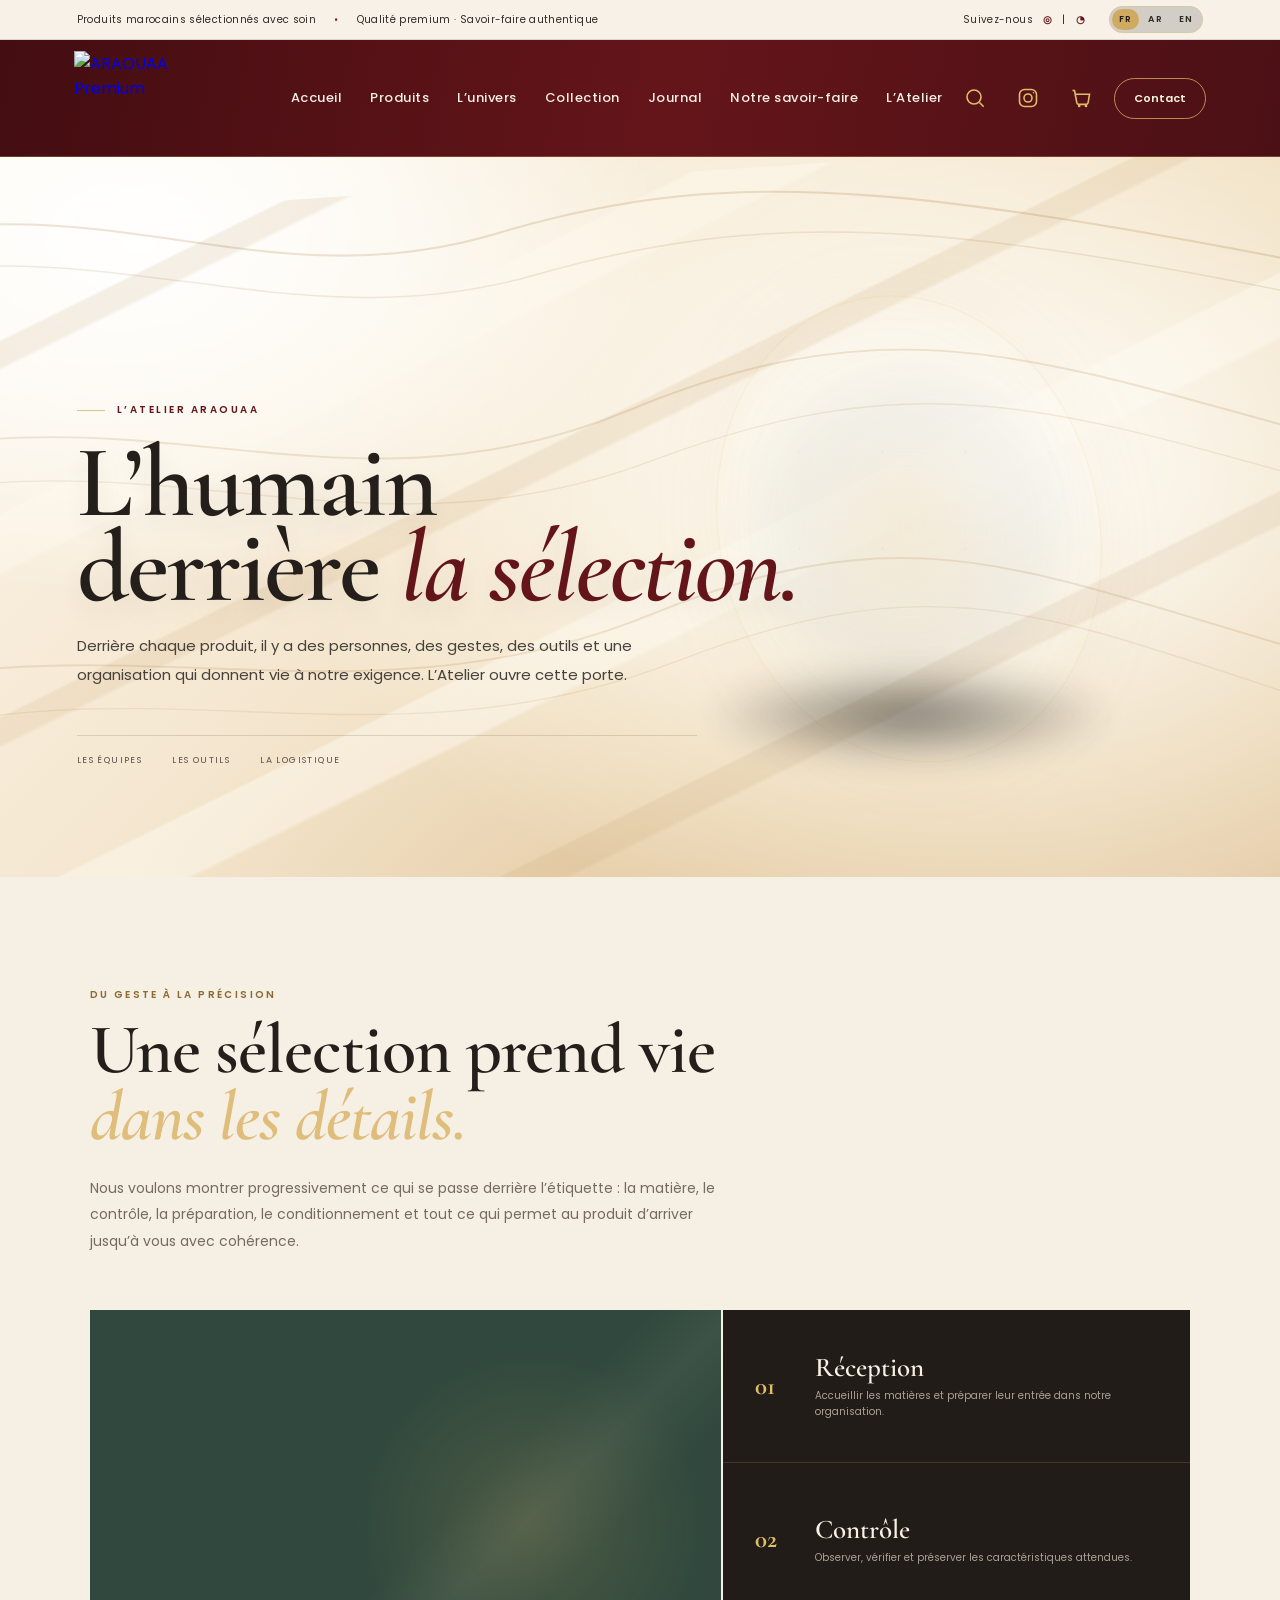
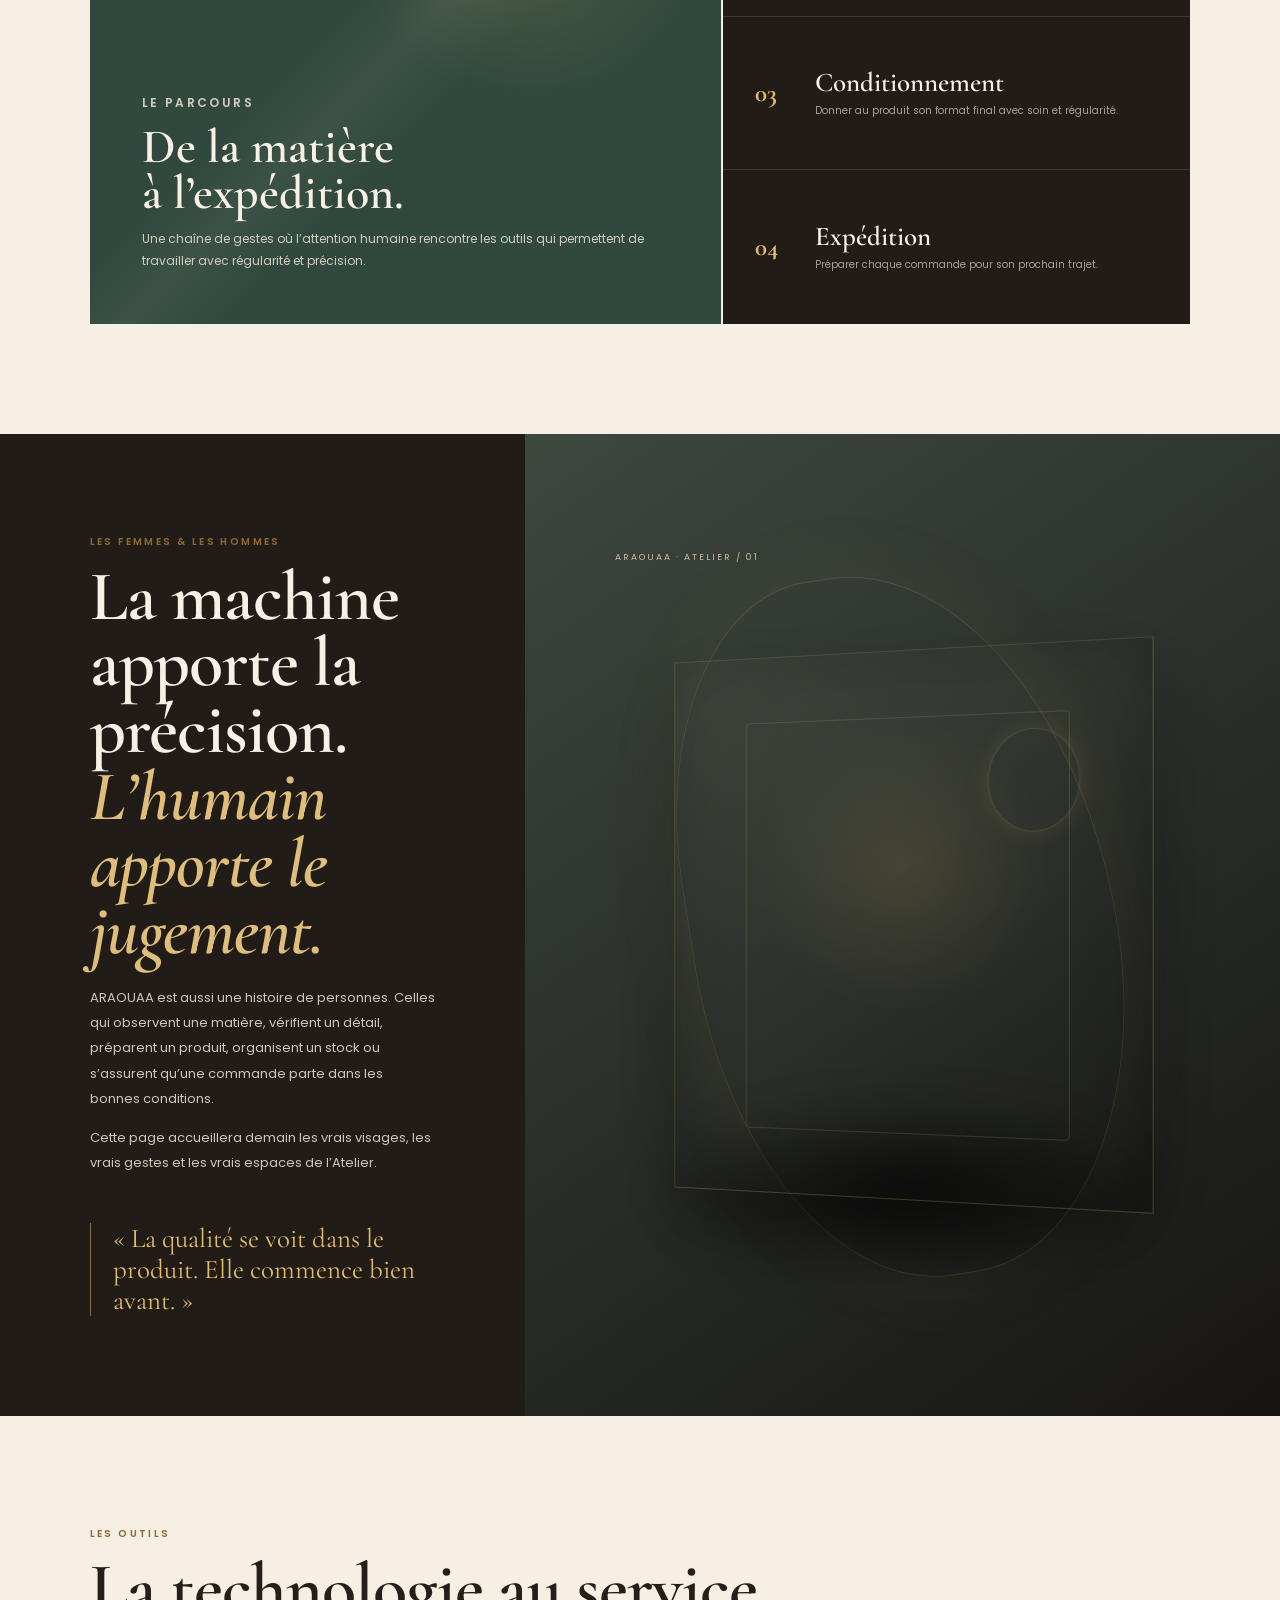
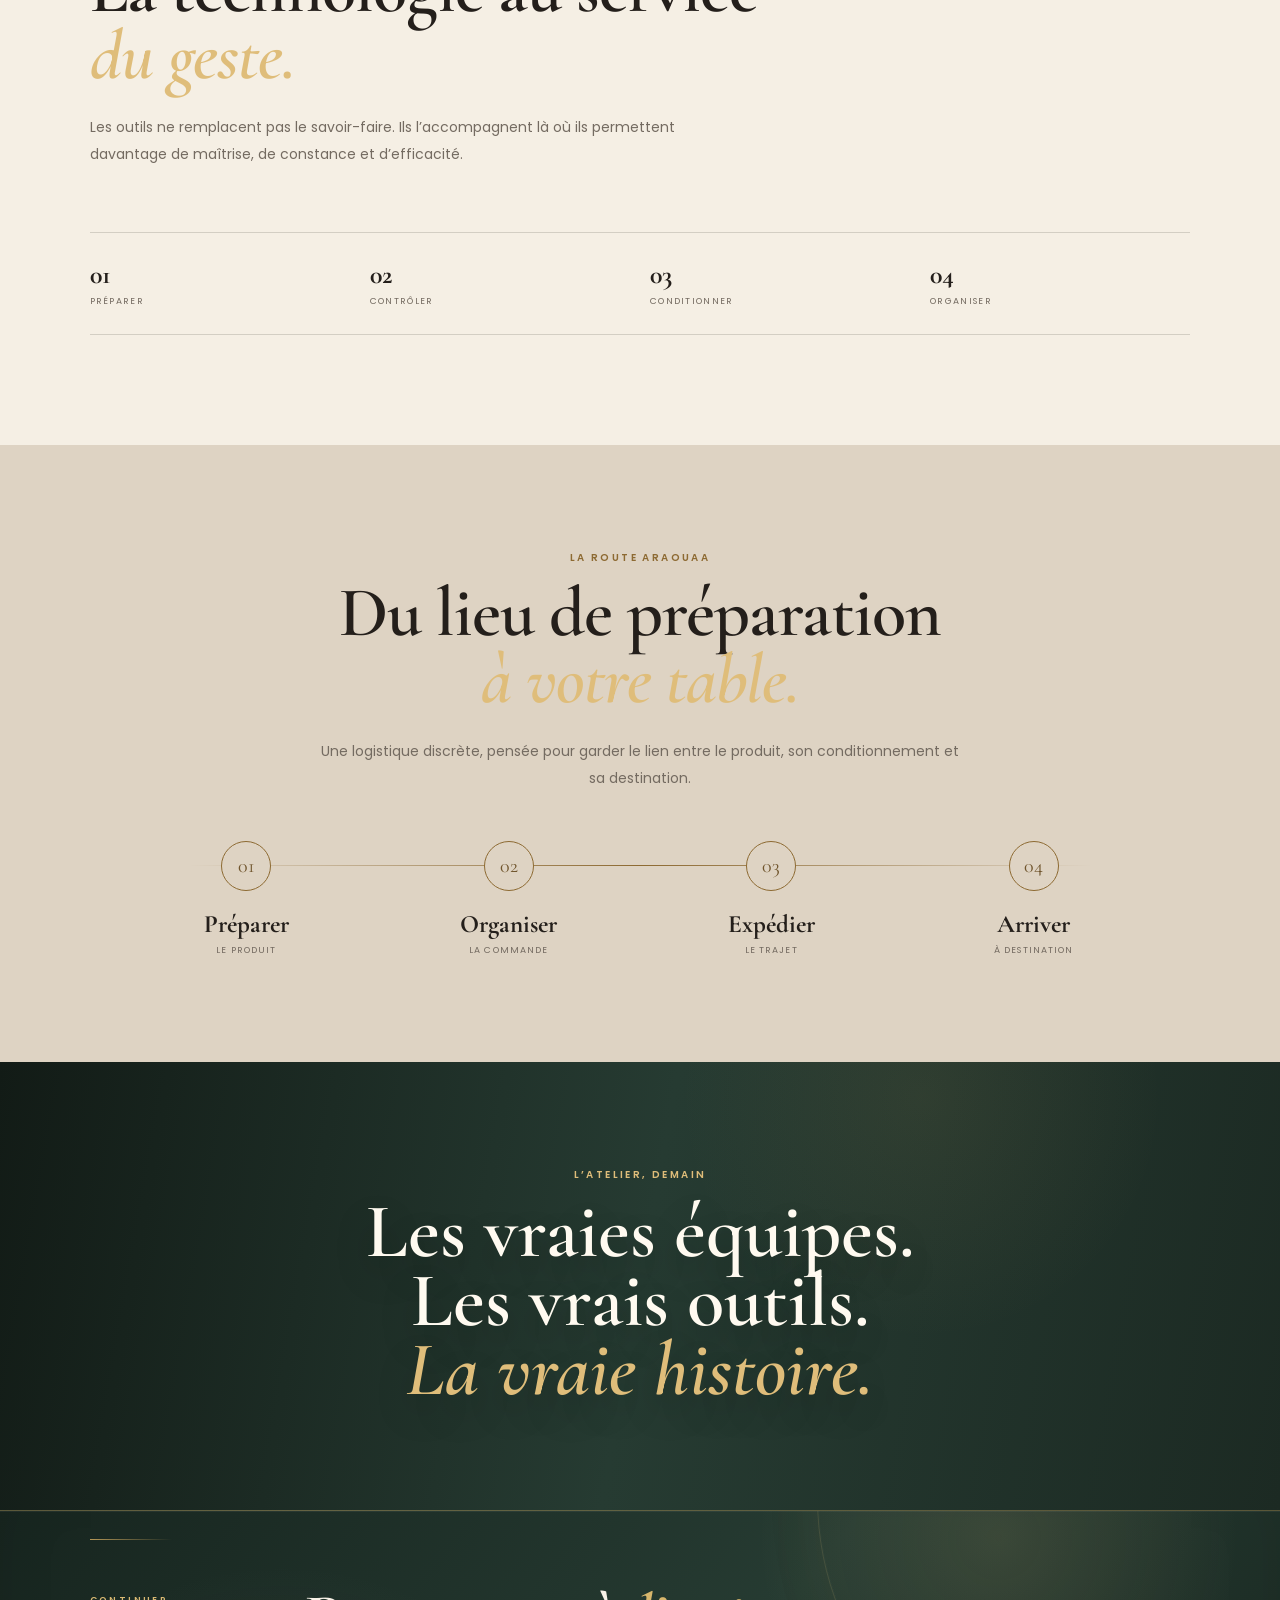
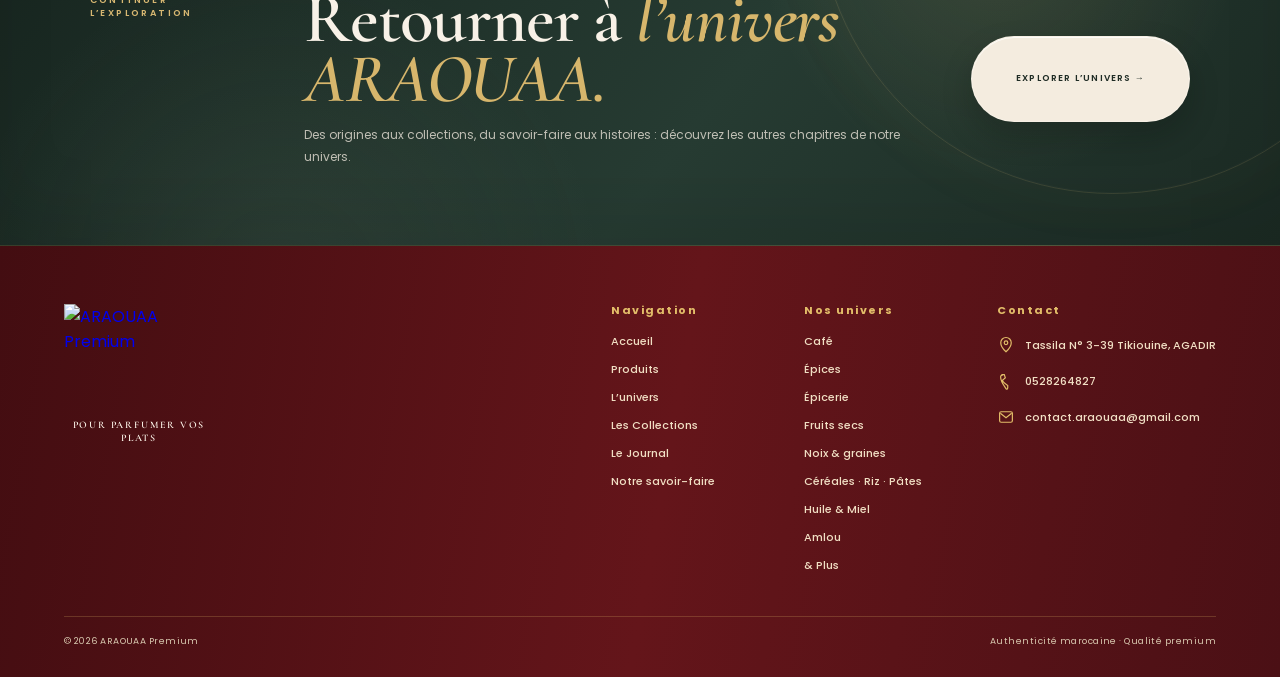
==== atelier.html @ 4608dc7a "Use canonical theme stylesheet" ====
<!DOCTYPE html>
<html lang="fr">
<head>
<meta charset="UTF-8"><meta name="viewport" content="width=device-width, initial-scale=1.0"><meta name="description" content="L’Atelier ARAOUAA — les femmes, les hommes, les gestes, les outils et la logistique derrière notre sélection."><title>L’Atelier | ARAOUAA Premium</title>
<link rel="preconnect" href="https://fonts.googleapis.com"><link rel="stylesheet" href="https://fonts.googleapis.com/css2?family=Cormorant+Garamond:wght@500;600;700&family=Poppins:wght@300;400;500;600;700&display=swap"><link rel="stylesheet" href="brand-world.css"><link rel="stylesheet" href="atelier.css"><link rel="stylesheet" href="atelier-contrast.css">
<link id="araouaa-visual-lock" rel="stylesheet" href="araouaa-theme.css?v=20261002-arrival1">
<link id="world-cta" rel="stylesheet" href="world-cta.css?v=20261002-arrival1">
<link rel="stylesheet" href="site-search.css?v=20260911d" data-arraouaa-site-search-style>
</head>
<body class="world-page world-page--atelier">
<div class="announcement" aria-label="Informations de la marque"><div class="announcement-inner"><span><i class="dot"></i> Produits marocains sélectionnés avec soin</span><span class="announcement-separator">•</span><span>Qualité premium · Savoir-faire authentique</span><div class="announcement-socials"><span>Suivez-nous</span><a href="https://www.instagram.com/" target="_blank" rel="noopener" aria-label="Instagram">◎</a><span class="social-divider">|</span><a href="index.html#contact" aria-label="WhatsApp">◔</a></div></div></div>
<header class="products-header">
  <a href="index.html" class="products-logo"><img src="assets/logo-crystal-4k.png" alt="ARAOUAA Premium"></a>
  <nav class="products-main-nav"><a href="index.html">Accueil</a><a href="produits.html">Produits</a><a href="origine.html">L’univers</a><a href="collections.html">Collection</a><a href="journal.html">Journal</a><a href="savoir-faire.html" data-savoir-faire="true">Notre savoir-faire</a><a href="atelier.html">L’Atelier</a></nav>
  <div class="products-header-actions">
    <button class="products-icon-button" type="button" aria-label="Rechercher" aria-expanded="false"><svg viewBox="0 0 24 24" aria-hidden="true"><circle cx="11" cy="11" r="7"></circle><path d="m16.5 16.5 4.2 4.2"></path></svg></button>
    <a class="products-icon-button" href="https://www.instagram.com/" target="_blank" rel="noopener" aria-label="Instagram"><svg viewBox="0 0 24 24" aria-hidden="true"><rect x="3.5" y="3.5" width="17" height="17" rx="5"></rect><circle cx="12" cy="12" r="4"></circle><circle cx="17.5" cy="6.7" r=".8" class="fill"></circle></svg></a>
    <a class="products-icon-button" href="index.html#produits" aria-label="Voir le panier"><svg viewBox="0 0 24 24" aria-hidden="true"><path d="M3.5 4.5h2l2.3 12.2a2 2 0 0 0 2 1.65h7.35a2 2 0 0 0 1.97-1.65L20.5 8.3H6.2"></path><circle cx="10.2" cy="20" r="1.35" class="fill"></circle><circle cx="17" cy="20" r="1.35" class="fill"></circle></svg></a>
  </div>
  <a class="products-header-contact" href="index.html#contact">Nous contacter</a>
  <button class="menu-toggle" type="button" aria-label="Ouvrir le menu" aria-expanded="false"><span></span><span></span><span></span></button>
</header>
<main>
<section class="world-hero atelier-hero"><div class="world-hero-media" style="background-image:url('assets/hero-architecture-reference.jpg')"></div><div class="world-stage" aria-hidden="true"><div class="world-stage-particles"></div><div class="world-stage-art"><img src="assets/hero-products-final.png" alt=""></div></div><div class="world-hero-content"><span class="world-eyebrow">L’ATELIER ARAOUAA</span><h1>L’humain<br>derrière <em>la sélection.</em></h1><p class="world-hero-lead">Derrière chaque produit, il y a des personnes, des gestes, des outils et une organisation qui donnent vie à notre exigence. L’Atelier ouvre cette porte.</p><div class="world-hero-meta"><span>Les équipes</span><span>Les outils</span><span>La logistique</span></div></div></section>
<section class="world-section atelier-process"><p class="world-kicker">DU GESTE À LA PRÉCISION</p><h2 class="world-title">Une sélection prend vie<br><em>dans les détails.</em></h2><p class="world-intro">Nous voulons montrer progressivement ce qui se passe derrière l’étiquette : la matière, le contrôle, la préparation, le conditionnement et tout ce qui permet au produit d’arriver jusqu’à vous avec cohérence.</p><div class="atelier-process-grid"><div class="atelier-process-panel"><p class="world-kicker">LE PARCOURS</p><h3>De la matière<br>à l’expédition.</h3><p>Une chaîne de gestes où l’attention humaine rencontre les outils qui permettent de travailler avec régularité et précision.</p></div><div class="atelier-steps"><article class="atelier-step"><b>01</b><div><h3>Réception</h3><p>Accueillir les matières et préparer leur entrée dans notre organisation.</p></div></article><article class="atelier-step"><b>02</b><div><h3>Contrôle</h3><p>Observer, vérifier et préserver les caractéristiques attendues.</p></div></article><article class="atelier-step"><b>03</b><div><h3>Conditionnement</h3><p>Donner au produit son format final avec soin et régularité.</p></div></article><article class="atelier-step"><b>04</b><div><h3>Expédition</h3><p>Préparer chaque commande pour son prochain trajet.</p></div></article></div></div></section>
<section class="atelier-human"><div class="atelier-human-copy"><p class="world-kicker">LES FEMMES & LES HOMMES</p><h2 class="world-title">La machine apporte la précision.<br><em>L’humain apporte le jugement.</em></h2><p>ARAOUAA est aussi une histoire de personnes. Celles qui observent une matière, vérifient un détail, préparent un produit, organisent un stock ou s’assurent qu’une commande parte dans les bonnes conditions.</p><p>Cette page accueillera demain les vrais visages, les vrais gestes et les vrais espaces de l’Atelier.</p><div class="atelier-quote">« La qualité se voit dans le produit. Elle commence bien avant. »</div></div><div class="atelier-machine" aria-hidden="true"><span class="atelier-machine-mark">ARAOUAA · ATELIER / 01</span><div class="atelier-machine-core"></div></div></section>
<section class="world-section"><p class="world-kicker">LES OUTILS</p><h2 class="world-title">La technologie au service<br><em>du geste.</em></h2><p class="world-intro">Les outils ne remplacent pas le savoir-faire. Ils l’accompagnent là où ils permettent davantage de maîtrise, de constance et d’efficacité.</p><div class="world-mapline"><div><strong>01</strong><span>Préparer</span></div><div><strong>02</strong><span>Contrôler</span></div><div><strong>03</strong><span>Conditionner</span></div><div><strong>04</strong><span>Organiser</span></div></div></section>
<section class="atelier-logistics"><p class="world-kicker" style="text-align:center">LA ROUTE ARAOUAA</p><h2 class="world-title" style="text-align:center">Du lieu de préparation<br><em>à votre table.</em></h2><p class="world-intro" style="margin:0 auto;text-align:center">Une logistique discrète, pensée pour garder le lien entre le produit, son conditionnement et sa destination.</p><div class="atelier-route"><div class="atelier-route-step"><div class="atelier-route-dot">01</div><strong>Préparer</strong><span>Le produit</span></div><div class="atelier-route-step"><div class="atelier-route-dot">02</div><strong>Organiser</strong><span>La commande</span></div><div class="atelier-route-step"><div class="atelier-route-dot">03</div><strong>Expédier</strong><span>Le trajet</span></div><div class="atelier-route-step"><div class="atelier-route-dot">04</div><strong>Arriver</strong><span>À destination</span></div></div></section>
<section class="atelier-manifesto"><p class="world-kicker">L’ATELIER, DEMAIN</p><h2>Les vraies équipes.<br>Les vrais outils.<br><em>La vraie histoire.</em></h2></section>
<section class="world-cta"><p class="world-kicker">CONTINUER L’EXPLORATION</p><h2 class="world-title">Retourner à <em>l’univers ARAOUAA.</em></h2><p>Des origines aux collections, du savoir-faire aux histoires : découvrez les autres chapitres de notre univers.</p><a class="world-button" href="origine.html">Explorer l’univers →</a></section>
</main>
<footer class="footer">
  <div class="footer-main">
    <div class="footer-brand"><a class="footer-logo" href="index.html"><img src="assets/logo-crystal-4k.png" alt="ARAOUAA Premium"></a><p>POUR PARFUMER VOS PLATS</p></div>
    <div class="footer-nav">
      <div><strong>Navigation</strong><a href="index.html">Accueil</a><a href="produits.html">Produits</a><a href="origine.html">L’univers</a><a href="collections.html">Les Collections</a><a href="journal.html">Le Journal</a><a href="savoir-faire.html">Notre savoir-faire</a></div>
      <div><strong>Nos univers</strong><a href="produits.html#cafe">Café</a><a href="produits.html#epices">Épices</a><a href="produits.html#epicerie">Épicerie</a><a href="produits.html#fruits-secs">Fruits secs</a><a href="produits.html#noix-graines">Noix &amp; graines</a><a href="produits.html#cereales">Céréales · Riz · Pâtes</a><a href="produits.html#huiles">Huile &amp; Miel</a><a href="produits.html#amlou">Amlou</a><a href="produits.html#autres">&amp; Plus</a></div>
      <div class="footer-contact"><strong>Contact</strong>
        <div aria-label="Localisation"><svg viewBox="0 0 24 24" aria-hidden="true"><path d="M12 21s-7-6.2-7-12A7 7 0 0 1 19 9c0 5.8-7 12-7 12Z"></path><circle cx="12" cy="9" r="2.4"></circle></svg><span>Tassila N° 3-39 Tikiouine, AGADIR</span></div>
        <div aria-label="Téléphone"><svg viewBox="0 0 24 24" aria-hidden="true"><path d="M6.6 3.5h3.1l1.4 4.2-2 1.8-2 1.8a15.5 15.5 0 0 0 5.4 5.4l1.8 1.4v3.1c0 1-.8 1.8-1.8 1.8C10.4 19.2 4.8 13.6 4.8 6.3c0-1 .8-1.8 1.8-1.8Z"></path></svg><span>0528264827</span></div>
        <div aria-label="E-mail"><svg viewBox="0 0 24 24" aria-hidden="true"><rect x="3.5" y="5" width="17" height="14" rx="2"></rect><path d="m4.5 7 7.5 6 7.5-6"></path></svg><a class="footer-email-link" href="mailto:contact.araouaa@gmail.com"><span>contact.araouaa@gmail.com</span></a></div>
      </div>
    </div>
  </div>
  <div class="footer-bottom"><span>© 2026 ARAOUAA Premium</span><span>Authenticité marocaine · Qualité premium</span></div>
</footer>
<script src="brand-world.js"></script>
</body>
</html>
---- brand-world.css ----
@import url("header.css");
@import url("footer.css");

:root{--world-cream:#f5efe4;--world-paper:#eee5d7;--world-ink:#241f1b;--world-muted:#746b61;--world-cocoa:#171513;--world-gold:#d0aa60;--world-green:#30483d;--world-line:rgba(36,31,27,.16)}
.world-page{margin:0;background:var(--world-cream);color:var(--world-ink);font-family:Poppins,Arial,sans-serif}.world-page main{overflow:hidden}.world-page h1,.world-page h2,.world-page h3,.world-page p{margin-top:0}.world-page a{text-decoration:none}.world-page .products-main-nav{gap:28px!important}.world-page .world-nav-active{color:#e2bd69!important}
.world-hero{position:relative;min-height:720px;display:grid;align-items:end;background:var(--world-cocoa);color:#f7f0e4;isolation:isolate;overflow:hidden}.world-hero-media{position:absolute;inset:0;background-size:cover;background-position:center;opacity:.48}.world-hero-media::after{content:"";position:absolute;inset:0;background:linear-gradient(90deg,rgba(18,16,14,.96) 0%,rgba(18,16,14,.76) 40%,rgba(18,16,14,.28) 72%,rgba(18,16,14,.08))}.world-hero::after{content:"";position:absolute;inset:0;z-index:0;pointer-events:none;background:radial-gradient(circle at 78% 48%,rgba(208,170,96,.14),transparent 31%),linear-gradient(115deg,transparent 42%,rgba(255,244,216,.07) 51%,transparent 59%);animation:world-light 12s ease-in-out infinite alternate}.world-hero-content{position:relative;z-index:3;width:min(1280px,88%);margin:0 auto;padding:120px 0 110px}.world-eyebrow{display:inline-flex;align-items:center;gap:12px;font-size:10px;letter-spacing:2.5px;color:var(--world-gold);font-weight:600}.world-eyebrow::before{content:"";width:28px;height:1px;background:var(--world-gold)}.world-hero h1{max-width:850px;margin:22px 0;font-family:"Cormorant Garamond",Georgia,serif;font-size:clamp(64px,8vw,118px);line-height:.83;font-weight:600;letter-spacing:-2px}.world-hero h1 em,.world-title em{font-style:italic;color:#dfbd7a}.world-hero-lead{max-width:600px;color:rgba(247,240,228,.82);font-size:15px;line-height:1.9}.world-hero-meta{display:flex;gap:30px;margin-top:46px;padding-top:18px;border-top:1px solid rgba(226,189,105,.25);max-width:620px;font-size:9px;letter-spacing:1.4px;text-transform:uppercase;color:#cfc3b2}
.world-stage{position:absolute;z-index:2;top:50%;right:5%;width:min(48vw,650px);height:min(620px,72vh);transform:translateY(-48%);pointer-events:none;isolation:isolate}.world-stage::before{content:"";position:absolute;inset:12% 7%;border:1px solid rgba(226,189,105,.2);border-radius:50%;transform:rotate(-13deg) scaleX(.72);box-shadow:0 0 90px rgba(208,170,96,.08),inset 0 0 60px rgba(208,170,96,.04);animation:world-orbit 18s linear infinite}.world-stage::after{content:"";position:absolute;left:15%;right:15%;bottom:12%;height:16%;border-radius:50%;background:radial-gradient(ellipse,rgba(0,0,0,.62),transparent 68%);filter:blur(16px);opacity:.8;animation:world-breathe 5s ease-in-out infinite}.world-stage-art{position:absolute;inset:0;display:grid;place-items:center;animation:world-float 7s ease-in-out infinite}.world-stage-art::before{content:"";position:absolute;width:58%;height:58%;border-radius:50%;background:radial-gradient(circle,rgba(208,170,96,.18),rgba(48,72,61,.05) 48%,transparent 72%);filter:blur(10px);animation:world-breathe 5s ease-in-out infinite}.world-stage-art img{position:relative;z-index:2;width:min(92%,560px);max-height:520px;object-fit:contain;filter:drop-shadow(0 28px 25px rgba(0,0,0,.28)) drop-shadow(0 5px 8px rgba(208,170,96,.12))}.world-stage::marker{display:none}.world-stage-particles{position:absolute;inset:10%;background-image:radial-gradient(circle,rgba(226,189,105,.7) 0 1px,transparent 1.5px),radial-gradient(circle,rgba(247,240,228,.35) 0 1px,transparent 1.5px);background-size:83px 97px,131px 119px;background-position:12px 25px,45px 9px;opacity:.22;mask-image:radial-gradient(circle,black,transparent 70%);animation:world-particles 16s linear infinite}.world-page--collections .world-stage-art img{width:min(88%,530px)}.world-page--journal .world-stage-art img{width:min(90%,545px)}
@keyframes world-float{0%,100%{transform:translate3d(0,7px,0) rotate(-.4deg)}50%{transform:translate3d(0,-12px,0) rotate(.4deg)}}@keyframes world-breathe{0%,100%{transform:scale(.96);opacity:.62}50%{transform:scale(1.04);opacity:.9}}@keyframes world-orbit{from{transform:rotate(-13deg) scaleX(.72)}to{transform:rotate(347deg) scaleX(.72)}}@keyframes world-particles{from{transform:translate3d(0,0,0)}to{transform:translate3d(-40px,-70px,0)}}@keyframes world-light{from{transform:translateX(-4%);opacity:.55}to{transform:translateX(4%);opacity:1}}
.world-section{width:min(1180px,86%);margin:0 auto;padding:110px 0}.world-section-tight{padding-top:70px}.world-kicker{font-size:10px;letter-spacing:2.4px;color:#8d6a32;font-weight:600;margin-bottom:14px}.world-title{font-family:"Cormorant Garamond",Georgia,serif;font-size:clamp(45px,5.5vw,78px);line-height:.95;font-weight:600;letter-spacing:-1px;margin-bottom:24px}.world-intro{max-width:650px;color:var(--world-muted);font-size:14px;line-height:1.9}.world-rule{width:72px;height:1px;background:var(--world-gold);margin:28px 0}
.world-grid{display:grid;grid-template-columns:repeat(3,1fr);gap:2px;margin-top:55px}.world-card{position:relative;min-height:330px;padding:34px;background:#e7ddcd;border:1px solid rgba(36,31,27,.07);display:flex;flex-direction:column;justify-content:flex-end;overflow:hidden}.world-card::before{content:"";position:absolute;inset:0;background:linear-gradient(180deg,transparent 35%,rgba(25,22,19,.62));opacity:.6}.world-card-content{position:relative;z-index:1;color:#fff}.world-card-number{font-family:"Cormorant Garamond",Georgia,serif;font-size:46px;color:#e2bd69;line-height:1;margin-bottom:auto}.world-card h3{font-family:"Cormorant Garamond",Georgia,serif;font-size:32px;font-weight:600;margin-bottom:8px}.world-card p{font-size:11px;line-height:1.7;color:rgba(255,255,255,.78);margin-bottom:0}.world-card.souss{background:linear-gradient(145deg,#49624e,#24382f)}.world-card.taliouine{background:linear-gradient(145deg,#8d6a3d,#4e3a23)}.world-card.atlas{background:linear-gradient(145deg,#66594e,#302a25)}.world-card.essaouira{background:linear-gradient(145deg,#60726e,#263936)}.world-card.fes{background:linear-gradient(145deg,#765744,#342b26)}.world-card.sahara{background:linear-gradient(145deg,#9c7850,#4b3827)}.world-mapline{margin-top:65px;padding:26px 0;border-top:1px solid var(--world-line);border-bottom:1px solid var(--world-line);display:grid;grid-template-columns:repeat(4,1fr);gap:20px}.world-mapline div{display:flex;flex-direction:column;gap:5px}.world-mapline strong{font-family:"Cormorant Garamond",Georgia,serif;font-size:26px}.world-mapline span{font-size:9px;letter-spacing:1.3px;color:var(--world-muted);text-transform:uppercase}
.world-feature{display:grid;grid-template-columns:1fr 1fr;min-height:620px;background:var(--world-cocoa);color:#f7f0e4}.world-feature-media{min-height:520px;background-size:cover;background-position:center}.world-feature-copy{padding:90px clamp(40px,7vw,110px);display:flex;flex-direction:column;justify-content:center}.world-feature-copy .world-title{color:#f7f0e4}.world-feature-copy p{color:#cfc6b9;font-size:13px;line-height:1.95;max-width:530px}.world-list{margin-top:28px;display:grid;gap:0;max-width:600px}.world-list-item{display:grid;grid-template-columns:45px 1fr;gap:18px;padding:20px 0;border-top:1px solid rgba(226,189,105,.2)}.world-list-item:last-child{border-bottom:1px solid rgba(226,189,105,.2)}.world-list-item b{font-family:"Cormorant Garamond",Georgia,serif;font-size:24px;color:#e2bd69}.world-list-item strong{display:block;font-size:12px;margin-bottom:5px}.world-list-item span{display:block;color:#aaa094;font-size:10px;line-height:1.7}
.world-quote{padding:115px 0;text-align:center;background:#ded3c3}.world-quote p{width:min(820px,82%);margin:0 auto;font-family:"Cormorant Garamond",Georgia,serif;font-size:clamp(34px,4.5vw,62px);line-height:1.05}.world-quote span{display:block;margin-top:25px;font-size:9px;letter-spacing:2px;color:#806b4d;text-transform:uppercase}.world-collection-grid{display:grid;grid-template-columns:1.35fr .65fr;gap:2px;margin-top:55px}.collection-feature,.collection-small{min-height:400px;padding:48px;background:#30483d;color:#f7f0e4;display:flex;flex-direction:column;justify-content:flex-end}.collection-feature{min-height:560px;background:linear-gradient(145deg,#405c4d,#1e3028)}.collection-small{background:#705c42}.collection-small.dark{background:#302925}.collection-side{display:grid;grid-template-rows:1fr 1fr;gap:2px}.world-products{display:grid;grid-template-columns:repeat(4,1fr);gap:3px;margin-top:45px}.world-product{position:relative;min-height:250px;padding:34px;background:#e7ddcd;color:#f7f0e4;border:1px solid rgba(36,31,27,.08);display:flex;flex-direction:column;justify-content:space-between;overflow:hidden;transition:transform .35s ease,box-shadow .35s ease,filter .35s ease}.world-product::before{content:"";position:absolute;inset:0;background:radial-gradient(circle at 85% 15%,rgba(255,255,255,.14),transparent 34%),linear-gradient(145deg,rgba(255,255,255,.03),transparent 60%);pointer-events:none}.world-product::after{content:"";position:absolute;left:34px;right:34px;bottom:24px;height:1px;background:rgba(247,240,228,.2);pointer-events:none}.world-product:nth-child(1){background:linear-gradient(145deg,#6b5140,#3f2e24)}.world-product:nth-child(2){background:linear-gradient(145deg,#9a6546,#683b2a)}.world-product:nth-child(3){background:linear-gradient(145deg,#6b7452,#41482f)}.world-product:nth-child(4){background:linear-gradient(145deg,#b4863c,#76501f)}.world-product:hover{transform:translateY(-5px);box-shadow:0 16px 34px rgba(74,56,34,.16);filter:saturate(1.04)}.world-product span{position:relative;z-index:1;font-size:9px;letter-spacing:1.7px;color:#f0d59f}.world-product strong{position:relative;z-index:1;font-family:"Cormorant Garamond",Georgia,serif;font-size:32px;font-weight:600;line-height:1.05;color:#fff}.world-product small{position:relative;z-index:1;font-size:10px;color:rgba(255,255,255,.76);line-height:1.7;max-width:230px}.world-steps{display:grid;grid-template-columns:repeat(4,1fr);border-top:1px solid var(--world-line);margin-top:55px}.world-step{padding:30px 24px;border-right:1px solid var(--world-line)}.world-step:last-child{border-right:0}.world-step b{font-size:9px;color:#8d6a32;letter-spacing:1.5px}.world-step h3{font-family:"Cormorant Garamond",Georgia,serif;font-size:28px;margin:20px 0 10px}.world-step p{font-size:10px;line-height:1.7;color:var(--world-muted)}
.journal-grid{display:grid;grid-template-columns:1.4fr .8fr .8fr;gap:2px;margin-top:55px}.journal-card{min-height:410px;background:#e1d5c4;padding:34px;display:flex;flex-direction:column;justify-content:flex-end}.journal-card:first-child{min-height:560px;background:linear-gradient(145deg,#5c685a,#273a30);color:#fff}.journal-card:nth-child(2){background:#a48259;color:#fff}.journal-card:nth-child(3){background:#423833;color:#fff}.journal-card .journal-type{font-size:8px;letter-spacing:2px;color:#dfbd7a;text-transform:uppercase}.journal-card h3{font-family:"Cormorant Garamond",Georgia,serif;font-size:34px;line-height:1;margin:12px 0}.journal-card p{font-size:10px;line-height:1.7;color:rgba(255,255,255,.76);margin:0}.journal-meta{margin-top:18px;font-size:8px;letter-spacing:1px;color:rgba(255,255,255,.6)}
.world-footer-note{font-size:8px;letter-spacing:1.6px;color:#8d806f;text-transform:uppercase}.world-page .footer{margin-top:0}
@media(max-width:1100px){.world-stage{right:-4%;width:52vw;opacity:.8}.world-hero-content{width:86%}}
@media(max-width:900px){.world-hero{min-height:650px}.world-stage{right:0;top:47%;width:58vw;height:520px;opacity:.42}.world-hero-content{padding-top:105px}.world-grid{grid-template-columns:1fr 1fr}.world-feature{grid-template-columns:1fr}.world-feature-media{min-height:360px}.world-collection-grid{grid-template-columns:1fr}.world-products{grid-template-columns:1fr 1fr}.world-steps{grid-template-columns:1fr 1fr}.journal-grid{grid-template-columns:1fr 1fr}.journal-card:first-child{grid-column:1/-1}}
@media(max-width:850px){.world-page .products-main-nav.world-nav-open{display:flex!important;position:absolute;top:78px;left:0;right:0;z-index:120;flex-direction:column;align-items:stretch;gap:0!important;padding:10px 18px 18px;background:rgba(23,21,19,.99);border-top:1px solid rgba(226,189,105,.18)}.world-page .products-main-nav.world-nav-open a{padding:13px 4px;border-bottom:1px solid rgba(226,189,105,.1)}}
@media(max-width:600px){.world-section{width:88%;padding:75px 0}.world-hero-content{width:88%;padding:90px 0 75px}.world-hero h1{font-size:64px}.world-hero-meta{display:grid;grid-template-columns:1fr 1fr;gap:15px}.world-stage{top:46%;right:-14%;width:86vw;height:440px;opacity:.34}.world-stage-art img{max-height:410px}.world-grid{grid-template-columns:1fr}.world-products{grid-template-columns:1fr}.world-steps{grid-template-columns:1fr}.journal-grid{grid-template-columns:1fr}.journal-card:first-child{grid-column:auto}.world-quote{padding:85px 0}.world-title{font-size:50px}.collection-feature,.collection-small{min-height:320px}}

/* Shared hero field: World pages use the exact same Home/Product sand field from first paint. */
.world-page .world-hero{
  position:relative!important;
  overflow:hidden!important;
  isolation:isolate!important;
  background-color:#F1E3CC!important;
  background-image:
    radial-gradient(72% 86% at 76% 44%,rgba(255,253,246,.92) 0%,rgba(255,248,233,.72) 24%,rgba(231,208,169,.34) 55%,transparent 76%),
    radial-gradient(58% 70% at 11% 12%,rgba(255,255,251,.98) 0%,rgba(252,244,228,.72) 35%,transparent 70%),
    radial-gradient(52% 48% at 48% 104%,rgba(196,151,83,.18) 0%,transparent 72%),
    linear-gradient(135deg,#FBF5E9 0%,#F6E9D4 34%,#EFDDBF 63%,#E5CDAA 100%)!important;
  background-blend-mode:screen,screen,normal,normal!important;
}
.world-page .world-hero-media{opacity:0!important;background-image:none!important;display:none!important}
.world-page .world-hero-media::after{display:none!important;background:none!important}
.world-page .world-hero::before{
  content:""!important;
  position:absolute!important;
  z-index:0!important;
  left:-12%!important;
  right:-8%!important;
  top:7%!important;
  bottom:-10%!important;
  pointer-events:none!important;
  background:linear-gradient(157deg,transparent 0 14%,rgba(186,145,90,.15) 14.2% 15.8%,transparent 16.1% 25.5%,rgba(255,250,239,.44) 25.7% 29.4%,transparent 29.7% 39%,rgba(202,165,112,.18) 39.2% 40.9%,transparent 41.2% 51.5%,rgba(255,252,244,.48) 51.7% 55.8%,transparent 56.1% 66%,rgba(176,132,75,.12) 66.2% 68.2%,transparent 68.5% 100%)!important;
  transform:skewY(-4deg) scale(1.08)!important;
  opacity:.92!important;
}
.world-page .world-hero::after{
  content:""!important;
  position:absolute!important;
  z-index:1!important;
  inset:-8%!important;
  pointer-events:none!important;
  background-image:url("data:image/svg+xml,%3Csvg xmlns='http://www.w3.org/2000/svg' viewBox='0 0 1400 900' preserveAspectRatio='none'%3E%3Cg fill='none' stroke='%23B38A54' stroke-linecap='round'%3E%3Cpath d='M-80 170 C180 70 330 225 565 145 S970 95 1480 210' stroke-opacity='.23' stroke-width='2.2'/%3E%3Cpath d='M-90 215 C165 115 355 270 600 190 S1020 135 1490 250' stroke-opacity='.17' stroke-width='1.7'/%3E%3Cpath d='M-90 410 C210 285 405 470 690 335 S1110 300 1500 410' stroke-opacity='.20' stroke-width='2'/%3E%3Cpath d='M-100 460 C210 330 420 515 710 390 S1125 350 1510 465' stroke-opacity='.15' stroke-width='1.5'/%3E%3Cpath d='M-100 660 C180 540 420 690 710 555 S1090 535 1510 650' stroke-opacity='.19' stroke-width='2'/%3E%3Cpath d='M-80 710 C220 585 440 735 735 605 S1120 585 1500 705' stroke-opacity='.13' stroke-width='1.5'/%3E%3C/g%3E%3C/svg%3E")!important;
  background-size:cover!important;
  background-position:center!important;
  background-repeat:no-repeat!important;
  mix-blend-mode:multiply!important;
  opacity:1!important;
}
.world-page .world-hero-content{position:relative!important;z-index:3!important}
---- atelier.css ----
@import url("brand-world.css");

.world-page--atelier .atelier-process{background:#f5efe4}
.world-page--atelier .atelier-process-grid{display:grid;grid-template-columns:1.15fr .85fr;gap:2px;margin-top:55px}
.world-page--atelier .atelier-process-panel{min-height:510px;padding:52px;background:#30483d;color:#f7f0e4;display:flex;flex-direction:column;justify-content:flex-end;position:relative;overflow:hidden}
.world-page--atelier .atelier-process-panel::before{content:"";position:absolute;inset:0;background:radial-gradient(circle at 70% 35%,rgba(226,189,105,.16),transparent 30%),linear-gradient(135deg,transparent 45%,rgba(255,244,216,.06) 52%,transparent 60%);animation:atelier-light 11s ease-in-out infinite alternate}
.world-page--atelier .atelier-process-panel>*{position:relative;z-index:1}
.world-page--atelier .atelier-process-panel h3,.world-page--atelier .atelier-step h3{font-family:"Cormorant Garamond",Georgia,serif;font-weight:600}
.world-page--atelier .atelier-process-panel h3{font-size:48px;line-height:.95;margin:12px 0}
.world-page--atelier .atelier-process-panel p{max-width:520px;color:#d4ccc0;font-size:12px;line-height:1.8;margin:0}
.world-page--atelier .atelier-steps{display:grid;grid-template-rows:repeat(4,1fr);background:#211c17}
.world-page--atelier .atelier-step{padding:28px 32px;color:#f7f0e4;border-bottom:1px solid rgba(226,189,105,.16);display:grid;grid-template-columns:45px 1fr;gap:15px;align-items:center}
.world-page--atelier .atelier-step:last-child{border-bottom:0}
.world-page--atelier .atelier-step b{font-family:"Cormorant Garamond",Georgia,serif;font-size:25px;color:#e2bd69}
.world-page--atelier .atelier-step h3{font-size:27px;margin:0 0 4px}
.world-page--atelier .atelier-step p{font-size:10px;line-height:1.65;color:#aaa094;margin:0}
.world-page--atelier .atelier-human{display:grid;grid-template-columns:.82fr 1.18fr;background:#211c17;color:#f7f0e4}
.world-page--atelier .atelier-human-copy{padding:100px clamp(40px,7vw,110px);display:flex;flex-direction:column;justify-content:center}
.world-page--atelier .atelier-human-copy .world-title{margin-bottom:20px}
.world-page--atelier .atelier-human-copy>p:not(.world-kicker){max-width:510px;color:#cfc6b9;font-size:13px;line-height:1.95}
.world-page--atelier .atelier-quote{margin-top:35px;padding-left:22px;border-left:1px solid rgba(226,189,105,.5);font-family:"Cormorant Garamond",Georgia,serif;font-size:27px;line-height:1.15;color:#e2bd69}
.world-page--atelier .atelier-machine{min-height:620px;position:relative;overflow:hidden;background:radial-gradient(circle at 50% 44%,rgba(208,170,96,.14),transparent 22%),linear-gradient(145deg,#3d483f,#171513)}
.world-page--atelier .atelier-machine::before{content:"";position:absolute;inset:14%;border:1px solid rgba(226,189,105,.17);transform:rotate(-9deg) scaleX(.78);border-radius:42% 58% 48% 52%;box-shadow:0 0 90px rgba(208,170,96,.08);animation:atelier-orbit 24s linear infinite}
.world-page--atelier .atelier-machine::after{content:"";position:absolute;width:68%;height:20%;left:16%;bottom:13%;border-radius:50%;background:radial-gradient(ellipse,rgba(0,0,0,.72),transparent 70%);filter:blur(18px);animation:atelier-breathe 6s ease-in-out infinite}
.world-page--atelier .atelier-machine-mark{position:absolute;z-index:1;left:12%;top:12%;font-size:9px;letter-spacing:2px;color:#cdbb9c;text-transform:uppercase}
.world-page--atelier .atelier-machine-core{position:absolute;z-index:1;inset:22% 18%;border:1px solid rgba(226,189,105,.18);background:linear-gradient(145deg,rgba(255,244,216,.06),rgba(0,0,0,.16));box-shadow:inset 0 0 80px rgba(0,0,0,.25),0 35px 80px rgba(0,0,0,.25);transform:perspective(700px) rotateY(-8deg);animation:atelier-machine 9s ease-in-out infinite}
.world-page--atelier .atelier-machine-core::before,.world-page--atelier .atelier-machine-core::after{content:"";position:absolute;border:1px solid rgba(226,189,105,.16)}
.world-page--atelier .atelier-machine-core::before{inset:12% 16%;border-radius:4px}
.world-page--atelier .atelier-machine-core::after{width:18%;height:18%;right:14%;top:15%;border-radius:50%;box-shadow:0 0 24px rgba(226,189,105,.12)}
.world-page--atelier .atelier-logistics{padding:105px 0;background:#ded3c3}
.world-page--atelier .atelier-route{width:min(1050px,86%);margin:50px auto 0;position:relative;display:grid;grid-template-columns:repeat(4,1fr);gap:0}
.world-page--atelier .atelier-route::before{content:"";position:absolute;top:24px;left:7%;right:7%;height:1px;background:linear-gradient(90deg,transparent,#8d6a32,transparent)}
.world-page--atelier .atelier-route-step{position:relative;text-align:center}
.world-page--atelier .atelier-route-dot{width:48px;height:48px;margin:0 auto 18px;border:1px solid #8d6a32;border-radius:50%;display:grid;place-items:center;background:#ded3c3;font-family:"Cormorant Garamond",Georgia,serif;font-size:20px;color:#70552d;position:relative;z-index:1}
.world-page--atelier .atelier-route-step strong{display:block;font-family:"Cormorant Garamond",Georgia,serif;font-size:25px;margin-bottom:5px}
.world-page--atelier .atelier-route-step span{display:block;font-size:9px;letter-spacing:1.1px;text-transform:uppercase;color:#746b61}
.world-page--atelier .atelier-manifesto{padding:105px 6%;text-align:center;background:#30483d;color:#f7f0e4}
.world-page--atelier .atelier-manifesto h2{max-width:850px;margin:0 auto;font-family:"Cormorant Garamond",Georgia,serif;font-size:clamp(48px,6vw,88px);line-height:.9;font-weight:600}
.world-page--atelier .atelier-manifesto h2 em{color:#dfbd7a;font-style:italic}
@keyframes atelier-light{from{transform:translateX(-3%);opacity:.55}to{transform:translateX(3%);opacity:1}}
@keyframes atelier-orbit{from{transform:rotate(-9deg) scaleX(.78)}to{transform:rotate(351deg) scaleX(.78)}}
@keyframes atelier-breathe{0%,100%{transform:scale(.95);opacity:.6}50%{transform:scale(1.04);opacity:.9}}
@keyframes atelier-machine{0%,100%{transform:perspective(700px) rotateY(-8deg) translateY(5px)}50%{transform:perspective(700px) rotateY(-5deg) translateY(-5px)}}
@media(max-width:900px){.world-page--atelier .atelier-process-grid,.world-page--atelier .atelier-human{grid-template-columns:1fr}.world-page--atelier .atelier-machine{min-height:470px}.world-page--atelier .atelier-route{grid-template-columns:1fr 1fr;gap:38px}.world-page--atelier .atelier-route::before{display:none}}
@media(max-width:600px){.world-page--atelier .atelier-process-panel{min-height:420px;padding:34px}.world-page--atelier .atelier-process-panel h3{font-size:40px}.world-page--atelier .atelier-step{padding:23px 24px}.world-page--atelier .atelier-human-copy{padding:75px 8%}.world-page--atelier .atelier-machine{min-height:390px}.world-page--atelier .atelier-route{width:88%;grid-template-columns:1fr 1fr}.world-page--atelier .atelier-manifesto{padding:80px 8%}}
@media(prefers-reduced-motion:reduce){.world-page--atelier .atelier-process-panel::before,.world-page--atelier .atelier-machine::before,.world-page--atelier .atelier-machine::after,.world-page--atelier .atelier-machine-core{animation:none}}
---- atelier-contrast.css ----
/* Atelier manifesto contrast treatment above the burgundy closing panel. */
.world-page--atelier .atelier-manifesto{
  color:#f7f0e4!important;
  background:
    radial-gradient(circle at 72% 8%,rgba(208,170,96,.08),transparent 24%),
    linear-gradient(100deg,#121b16,#263b32 50%,#1c2a23 100%)!important;
  opacity:1!important;
}
.world-page--atelier .atelier-manifesto::before{
  background:linear-gradient(120deg,rgba(255,255,255,.028),transparent 45%,rgba(0,0,0,.10))!important;
  opacity:1!important;
}
.world-page--atelier .atelier-manifesto::after{
  background:
    radial-gradient(circle at 72% 8%,rgba(208,170,96,.08),transparent 24%),
    linear-gradient(100deg,#121b16,#263b32 50%,#1c2a23 100%)!important;
  opacity:1!important;
}
.world-page--atelier .atelier-manifesto .world-kicker{
  color:#dfbd7a!important;
  opacity:1!important;
}
.world-page--atelier .atelier-manifesto h2{
  color:#fffaf0!important;
  opacity:1!important;
  text-shadow:0 16px 36px rgba(0,0,0,.28)!important;
}
.world-page--atelier .atelier-manifesto h2 em{
  color:#dfbd7a!important;
  opacity:1!important;
}
---- araouaa-theme.css ----
/* ARAOUAA canonical visual theme — loaded after page/shared CSS. */
:root{--ara-g0:#430D11;--ara-g1:#64151A;--ara-g2:#4B1015;--ara-cream:#F8F1E3;--ara-gold:#E2BD69}

/* Product hero + intro: use the exact same layered sand field and contour treatment as the Home hero. */
.products-page .products-hero,
.products-page .products-intro{
  position:relative;
  overflow:hidden;
  isolation:isolate;
  background-color:#F1E3CC;
  background-image:
    radial-gradient(72% 86% at 76% 44%,rgba(255,253,246,.92) 0%,rgba(255,248,233,.72) 24%,rgba(231,208,169,.34) 55%,transparent 76%),
    radial-gradient(58% 70% at 11% 12%,rgba(255,255,251,.98) 0%,rgba(252,244,228,.72) 35%,transparent 70%),
    radial-gradient(52% 48% at 48% 104%,rgba(196,151,83,.18) 0%,transparent 72%),
    linear-gradient(135deg,#FBF5E9 0%,#F6E9D4 34%,#EFDDBF 63%,#E5CDAA 100%);
  background-blend-mode:screen,screen,normal,normal;
}

.products-page .products-hero::before{
  content:"";
  position:absolute;
  z-index:0;
  left:-12%;
  right:-8%;
  top:7%;
  bottom:-10%;
  pointer-events:none;
  background:
    linear-gradient(157deg,transparent 0 14%,rgba(186,145,90,.15) 14.2% 15.8%,transparent 16.1% 25.5%,rgba(255,250,239,.44) 25.7% 29.4%,transparent 29.7% 39%,rgba(202,165,112,.18) 39.2% 40.9%,transparent 41.2% 51.5%,rgba(255,252,244,.48) 51.7% 55.8%,transparent 56.1% 66%,rgba(176,132,75,.12) 66.2% 68.2%,transparent 68.5% 100%);
  transform:skewY(-4deg) scale(1.08);
  opacity:.92;
}

.products-page .products-hero::after,
.products-page .products-intro::after{
  content:"";
  position:absolute;
  z-index:1;
  inset:-10%;
  pointer-events:none;
  background-image:url("data:image/svg+xml,%3Csvg xmlns='http://www.w3.org/2000/svg' viewBox='0 0 1600 1000' preserveAspectRatio='none'%3E%3Cdefs%3E%3Cfilter id='silk' x='-15%25' y='-15%25' width='130%25' height='130%25'%3E%3CfeTurbulence type='fractalNoise' baseFrequency='.010 .030' numOctaves='3' seed='19' result='n'/%3E%3CfeDisplacementMap in='SourceGraphic' in2='n' scale='46' xChannelSelector='R' yChannelSelector='G'/%3E%3CfeGaussianBlur stdDeviation='.25'/%3E%3C/filter%3E%3C/defs%3E%3Cg fill='none' stroke-linecap='round' filter='url(%23silk)'%3E%3Cpath d='M-120 235 C190 105 430 255 720 175 S1240 105 1720 245' stroke='%23fffaf0' stroke-opacity='.38' stroke-width='92'/%3E%3Cpath d='M-120 510 C180 355 430 555 760 415 S1250 340 1720 510' stroke='%23d3ad73' stroke-opacity='.16' stroke-width='72'/%3E%3Cpath d='M-120 765 C200 585 470 790 790 645 S1260 560 1720 735' stroke='%23fffaf1' stroke-opacity='.32' stroke-width='105'/%3E%3C/g%3E%3C/svg%3E");
  background-size:cover;
  background-position:center;
  background-repeat:no-repeat;
  mix-blend-mode:soft-light;
  opacity:1;
  animation:none;
  transform:none;
}

.products-page .products-hero-inner,
.products-page .products-intro>*{
  position:relative;
  z-index:3;
}

@media(max-width:720px){
  .products-page .products-hero::after,
  .products-page .products-intro::after{opacity:.48;background-size:auto 120%;background-position:58% center}
  .products-page .products-hero::before,
  .products-page .products-intro::before{opacity:.74}
}

/* Product hierarchy rail: exact navigation garnet, transparent child so parent color is visible. */
.products-page .product-categories{background:linear-gradient(100deg,var(--ara-g0) 0%,var(--ara-g1) 52%,var(--ara-g2) 100%);color:#FFF8ED;border:0;box-shadow:0 10px 35px rgba(34,7,9,.22)}
.products-page .product-category-nav{background:transparent}
.products-page .product-category-nav button{background:transparent;color:#F7EDDB;border-color:rgba(226,189,105,.34)}
.products-page .product-category-nav button:hover,.products-page .product-category-nav button.active{background:var(--ara-gold);border-color:var(--ara-gold);color:var(--ara-g0)}

/* Footer: match the navigation garnet with stable contrast. */
.footer{background:linear-gradient(100deg,var(--ara-g0) 0%,var(--ara-g1) 52%,var(--ara-g2) 100%);color:#FFF8ED}
.footer-brand>p{color:#FFF8ED;font-size:10px;line-height:1.35;letter-spacing:1.8px;font-weight:600}
.footer-nav strong{color:var(--ara-gold);font-size:11px;letter-spacing:1.5px}
.footer-nav a{color:#F1DFC4;font-size:11px;line-height:1.55;font-weight:500}
.footer-nav a:hover,.footer-nav a:focus-visible{color:#FFF8ED}
.footer-contact>div,.footer-contact span{color:#F1DFC4;font-size:11px;line-height:1.55;font-weight:500}
.footer-contact svg{stroke:var(--ara-gold);width:18px;height:18px}
.footer-bottom{color:#D8C8AF;font-size:9px;border-top-color:rgba(226,189,105,.22)}

/* Shared garnet surfaces and interaction states — active palette, not a temporary test layer. */
body:not(.world-page) .quality-strip,
body:not(.world-page) .values,
.products-page .product-story{
  background:linear-gradient(100deg,var(--ara-g0) 0%,var(--ara-g1) 52%,var(--ara-g2) 100%) ;
}
body:not(.world-page) .values .section-heading-light h2{color:#FFF8ED}
body:not(.world-page) .values .section-heading-light h2 em{color:var(--ara-gold)}
.products-page .product-story h2,
.products-page .product-story p{color:#FFF8ED}
.products-page .product-story .product-story-copy>p{color:#F1DFC4}
.products-page .product-link,
.products-page .product-item-content .product-link,
.products-page .product-item-content a{color:var(--ara-g1)}
.products-page .product-categories .category-heading h2,
.products-page .product-categories .category-heading p{color:#FFF8ED}
.products-page .product-categories .format-button.custom-format{border-color:rgba(226,189,105,.55);color:var(--ara-g1)}

header.products-header .products-main-nav a:hover,
header.products-header .products-main-nav a.active,
.main-nav a:hover,
.main-nav a.active{color:var(--ara-gold)}
header.products-header .products-main-nav a::after,
.main-nav a::after{background:var(--ara-gold)}
header.products-header .products-header-contact,
.header-contact{border-color:rgba(226,189,105,.72);color:#FFF4DF}
header.products-header .products-header-contact:hover,
.header-contact:hover{background:var(--ara-gold);color:var(--ara-g0)}

/* World hero artwork stays suppressed; the page uses the canonical silk field. */
.world-page .world-hero-media{opacity:0;background-image:none;display:none}

/* World stage geometry and motion remain aligned with brand-world.css. */
.world-page .world-stage{position:absolute;z-index:2;top:50%;right:5%;width:min(48vw,650px);height:min(620px,72vh);transform:translateY(-48%);pointer-events:none;isolation:isolate}
.world-page .world-stage::before{inset:12% 7%;border:1px solid rgba(226,189,105,.2);border-radius:50%;transform:rotate(-13deg) scaleX(.72);box-shadow:0 0 90px rgba(208,170,96,.08),inset 0 0 60px rgba(208,170,96,.04);animation:world-orbit 18s linear infinite}
.world-page .world-stage::after{left:15%;right:15%;bottom:12%;height:16%;border-radius:50%;animation:world-breathe 5s ease-in-out infinite}
.world-page .world-stage-art{position:absolute;inset:0;display:grid;place-items:center;animation:world-float 7s ease-in-out infinite}
.world-page .world-stage-art::before{width:58%;height:58%;border-radius:50%;animation:world-breathe 5s ease-in-out infinite}
.world-page .world-stage-art img{width:min(92%,560px);max-height:520px;object-fit:contain}
.world-page--collections .world-stage-art img{width:min(88%,530px)}
.world-page--journal .world-stage-art img{width:min(90%,545px)}
.world-page .world-stage-particles{position:absolute;inset:10%;animation:world-particles 16s linear infinite}

/* Keep the existing World hero content geometry stable. */
.world-page .world-hero-content{position:relative;z-index:3;width:min(1280px,88%);margin:0 auto;padding:120px 0 110px}

/* Remove the generic page-arrival veil that was creating a visual flash on navigation. */
html::before{display:none;content:none;animation:none;opacity:0}

/* World hero uses the current Home/Product layered sand field. */
.world-page .world-hero{position:relative;overflow:hidden;isolation:isolate;background-color:#F1E3CC;background-image:radial-gradient(72% 86% at 76% 44%,rgba(255,253,246,.92) 0%,rgba(255,248,233,.72) 24%,rgba(231,208,169,.34) 55%,transparent 76%),radial-gradient(58% 70% at 11% 12%,rgba(255,255,251,.98) 0%,rgba(252,244,228,.72) 35%,transparent 70%),radial-gradient(52% 48% at 48% 104%,rgba(196,151,83,.18) 0%,transparent 72%),linear-gradient(135deg,#FBF5E9 0%,#F6E9D4 34%,#EFDDBF 63%,#E5CDAA 100%);background-blend-mode:screen,screen,normal,normal}
.world-page .world-hero::before{content:"";position:absolute;z-index:0;left:-12%;right:-8%;top:7%;bottom:-10%;pointer-events:none;background:linear-gradient(157deg,transparent 0 14%,rgba(186,145,90,.15) 14.2% 15.8%,transparent 16.1% 25.5%,rgba(255,250,239,.44) 25.7% 29.4%,transparent 29.7% 39%,rgba(202,165,112,.18) 39.2% 40.9%,transparent 41.2% 51.5%,rgba(255,252,244,.48) 51.7% 55.8%,transparent 56.1% 66%,rgba(176,132,75,.12) 66.2% 68.2%,transparent 68.5% 100%);transform:skewY(-4deg) scale(1.08);opacity:.92}
.world-page .world-hero::after{content:"";position:absolute;z-index:1;inset:-8%;pointer-events:none;background-image:url("data:image/svg+xml,%3Csvg xmlns='http://www.w3.org/2000/svg' viewBox='0 0 1400 900' preserveAspectRatio='none'%3E%3Cg fill='none' stroke='%23B38A54' stroke-linecap='round'%3E%3Cpath d='M-80 170 C180 70 330 225 565 145 S970 95 1480 210' stroke-opacity='.23' stroke-width='2.2'/%3E%3Cpath d='M-90 215 C165 115 355 270 600 190 S1020 135 1490 250' stroke-opacity='.17' stroke-width='1.7'/%3E%3Cpath d='M-90 410 C210 285 405 470 690 335 S1110 300 1500 410' stroke-opacity='.20' stroke-width='2'/%3E%3Cpath d='M-100 460 C210 330 420 515 710 390 S1125 350 1510 465' stroke-opacity='.15' stroke-width='1.5'/%3E%3Cpath d='M-100 660 C180 540 420 690 710 555 S1090 535 1510 650' stroke-opacity='.19' stroke-width='2'/%3E%3Cpath d='M-80 710 C220 585 440 735 735 605 S1120 585 1500 705' stroke-opacity='.13' stroke-width='1.5'/%3E%3C/g%3E%3C/svg%3E");background-size:cover;background-position:center;background-repeat:no-repeat;mix-blend-mode:multiply;opacity:1}
---- world-cta.css ----
/* Canonical World-page closing navigation — editorial version. */
.world-page main .world-cta,
.world-page main .sf-closing{
  position:relative;
  isolation:isolate;
  display:grid;
  grid-template-columns:minmax(150px,.38fr) minmax(0,1.45fr) minmax(190px,.52fr);
  grid-template-rows:auto auto;
  column-gap:54px;
  row-gap:14px;
  align-items:center;
  padding:78px 7% 76px;
  background:
    radial-gradient(circle at 78% 8%,rgba(223,189,122,.12),transparent 23%),
    radial-gradient(circle at 22% 112%,rgba(113,128,110,.15),transparent 30%),
    linear-gradient(128deg,#17251f 0%,#263b32 56%,#1b2a23 100%);
  color:#f5eee3;
  text-align:left;
  border-top:1px solid rgba(208,170,96,.35);
  border-bottom:1px solid rgba(208,170,96,.18);
  box-shadow:
    inset 0 1px 0 rgba(255,255,255,.05),
    inset 0 -34px 64px rgba(0,0,0,.08);
  overflow:hidden;
}

.world-page main .world-cta::before,
.world-page main .sf-closing::before{
  content:"";
  position:absolute;
  right:-10vw;
  top:-24vw;
  width:46vw;
  height:46vw;
  min-width:420px;
  min-height:420px;
  border:1px solid rgba(223,189,122,.14);
  border-radius:50%;
  box-shadow:
    0 0 0 1px rgba(255,255,255,.015) inset,
    0 0 80px rgba(208,170,96,.035);
  pointer-events:none;
}

.world-page main .world-cta::after,
.world-page main .sf-closing::after{
  content:"";
  position:absolute;
  left:7%;
  top:28px;
  width:82px;
  height:1px;
  background:linear-gradient(90deg,#d0aa60,rgba(208,170,96,0));
  opacity:.85;
  pointer-events:none;
}

.world-page main .world-cta > *,
.world-page main .sf-closing > *{
  position:relative;
  z-index:1;
}

.world-page main .world-cta .world-kicker,
.world-page main .sf-closing .sf-eyebrow{
  grid-column:1;
  grid-row:1;
  align-self:start;
  margin:5px 0 0;
  color:#d8b872;
  font-family:Poppins,Arial,sans-serif;
  font-size:9px;
  line-height:1.45;
  letter-spacing:2.4px;
  font-weight:600;
  text-transform:uppercase;
}

.world-page main .sf-closing .sf-eyebrow::before{
  background:#d0aa60;
}

.world-page main .world-cta .world-title,
.world-page main .sf-closing h2{
  grid-column:2;
  grid-row:1;
  align-self:center;
  margin:0;
  max-width:720px;
  color:#f8f1e7;
  font-family:"Cormorant Garamond",Georgia,serif;
  font-size:clamp(48px,5.4vw,78px);
  line-height:.88;
  font-weight:600;
  letter-spacing:-1.2px;
}

.world-page main .world-cta .world-title em,
.world-page main .sf-closing h2 em{
  color:#d7b66c;
  font-style:italic;
}

.world-page main .world-cta > p:not(.world-kicker){
  grid-column:2;
  grid-row:2;
  max-width:610px;
  margin:0;
  color:rgba(245,238,227,.74);
  font-family:Poppins,Arial,sans-serif;
  font-size:12px;
  line-height:1.85;
}

.world-page main .world-cta .world-button,
.world-page main .sf-closing .sf-button{
  grid-column:3;
  grid-row:1 / span 2;
  justify-self:stretch;
  align-self:center;
  display:inline-flex;
  align-items:center;
  justify-content:center;
  gap:15px;
  min-height:54px;
  padding:15px 24px;
  border:1px solid rgba(248,241,231,.92);
  border-radius:999px;
  background:#f4ecdf;
  color:#1e2b24;
  font-family:Poppins,Arial,sans-serif;
  font-size:9px;
  font-weight:600;
  letter-spacing:1.2px;
  text-transform:uppercase;
  box-shadow:
    0 14px 30px rgba(7,13,10,.22),
    inset 0 1px 0 rgba(255,255,255,.8);
  transition:
    transform .35s cubic-bezier(.2,.75,.2,1),
    background .35s ease,
    color .35s ease,
    border-color .35s ease,
    box-shadow .35s ease;
}

.world-page main .world-cta .world-button:hover,
.world-page main .world-cta .world-button:focus-visible,
.world-page main .sf-closing .sf-button:hover,
.world-page main .sf-closing .sf-button:focus-visible{
  background:#d0aa60;
  border-color:#d0aa60;
  color:#17251f;
  transform:translateY(-3px);
  box-shadow:
    0 20px 38px rgba(7,13,10,.28),
    0 0 0 1px rgba(223,189,122,.15);
  outline:none;
}

@media(max-width:850px){
  .world-page main .world-cta,
  .world-page main .sf-closing{
    grid-template-columns:1fr;
    grid-template-rows:auto;
    gap:16px;
    padding:62px 7% 58px;
  }

  .world-page main .world-cta .world-kicker,
  .world-page main .sf-closing .sf-eyebrow,
  .world-page main .world-cta .world-title,
  .world-page main .sf-closing h2,
  .world-page main .world-cta > p:not(.world-kicker),
  .world-page main .world-cta .world-button,
  .world-page main .sf-closing .sf-button{
    grid-column:1;
    grid-row:auto;
  }

  .world-page main .world-cta .world-title,
  .world-page main .sf-closing h2{
    font-size:clamp(44px,12vw,64px);
    line-height:.9;
  }

  .world-page main .world-cta .world-button,
  .world-page main .sf-closing .sf-button{
    justify-self:start;
    width:auto;
    min-width:210px;
  }

  .world-page main .world-cta::before,
  .world-page main .sf-closing::before{
    right:-35vw;
    top:-20vw;
    width:90vw;
    height:90vw;
  }

  .world-page main .world-cta::after,
  .world-page main .sf-closing::after{
    left:7%;
  }
}

@media(max-width:520px){
  .world-page main .world-cta,
  .world-page main .sf-closing{
    padding:52px 6% 50px;
  }

  .world-page main .world-cta .world-kicker,
  .world-page main .sf-closing .sf-eyebrow{
    font-size:8px;
    letter-spacing:2px;
  }

  .world-page main .world-cta .world-button,
  .world-page main .sf-closing .sf-button{
    width:100%;
    min-width:0;
  }
}

html[dir="rtl"] .world-page main .world-cta,
html[dir="rtl"] .world-page main .sf-closing{
  text-align:right;
}

html[dir="rtl"] .world-page main .world-cta > p:not(.world-kicker){
  margin-right:0;
  margin-left:auto;
}
---- site-search.css ----
/* Shared search surface used by the homepage, catalogue and world pages. */
.site-search-panel{position:absolute!important;top:116px!important;right:5.8%;z-index:130;width:min(500px,90vw);opacity:0;pointer-events:none;transform:translateY(-8px);transition:opacity .25s ease,transform .25s ease;background:#fffdf8;border:1px solid rgba(23,21,19,.12);border-radius:14px;box-shadow:0 12px 28px rgba(23,21,19,.10);overflow:hidden}
.site-search-panel.open{opacity:1;pointer-events:auto;transform:none}
.site-search-panel .search-inner{display:flex;align-items:center;gap:10px;width:100%;padding:10px 12px;background:transparent;border:0;border-radius:0;box-shadow:none!important}
.site-search-panel:has(.site-search-results:not([hidden])) .search-inner{border-bottom:1px solid rgba(23,21,19,.08)}
.site-search-panel .search-inner>svg{width:21px;height:21px;flex:0 0 21px;fill:none;stroke:#c79a3b;stroke-width:1.7}
.site-search-panel input[type="search"]{width:100%;border:0!important;outline:0!important;background:transparent!important;box-shadow:none!important;color:#171513!important;-webkit-text-fill-color:#171513;font-size:13px}
.site-search-panel input[type="search"]::placeholder{color:#75695d!important;opacity:1;-webkit-text-fill-color:#75695d}
.site-search-panel input[type="search"]::-webkit-search-cancel-button{display:none!important;-webkit-appearance:none}
.site-search-panel .search-close{width:auto;height:auto;padding:0;border:0;background:transparent;box-shadow:none;color:#75695d;font-size:23px;line-height:1;cursor:pointer}
.site-search-results{display:block;margin:0;padding:3px 5px 5px;max-height:min(420px,60vh);overflow:auto;background:transparent;border:0;border-radius:0;box-shadow:none}
.site-search-results[hidden]{display:none!important}
.site-search-result{display:block;padding:10px 12px;border-radius:8px;color:#171513;text-decoration:none;transition:background .18s ease,color .18s ease}.site-search-result:hover,.site-search-result:focus-visible{background:#f5efe4;color:#30483d}.site-search-result span{font-family:"Cormorant Garamond",Georgia,serif;font-size:19px;line-height:1.15}.site-search-empty{padding:10px 12px;color:#75695d;font-size:11px}
.site-search-target{animation:site-search-target 1.8s ease}.site-search-target .product-item-content{box-shadow:inset 0 0 0 2px rgba(208,170,96,.75)}
@keyframes site-search-target{0%,100%{transform:translateY(0)}30%{transform:translateY(-4px)}60%{transform:translateY(0)}}

.site-header.scrolled{height:116px;background:rgba(23,21,19,.97);box-shadow:none}
.site-header .icon-button{color:#fff}
.site-header .header-contact{margin-left:0}

@media(max-width:850px){
  .site-search-panel{top:78px!important;left:12px;right:12px;width:auto}
  .site-search-result span{font-size:18px}
}
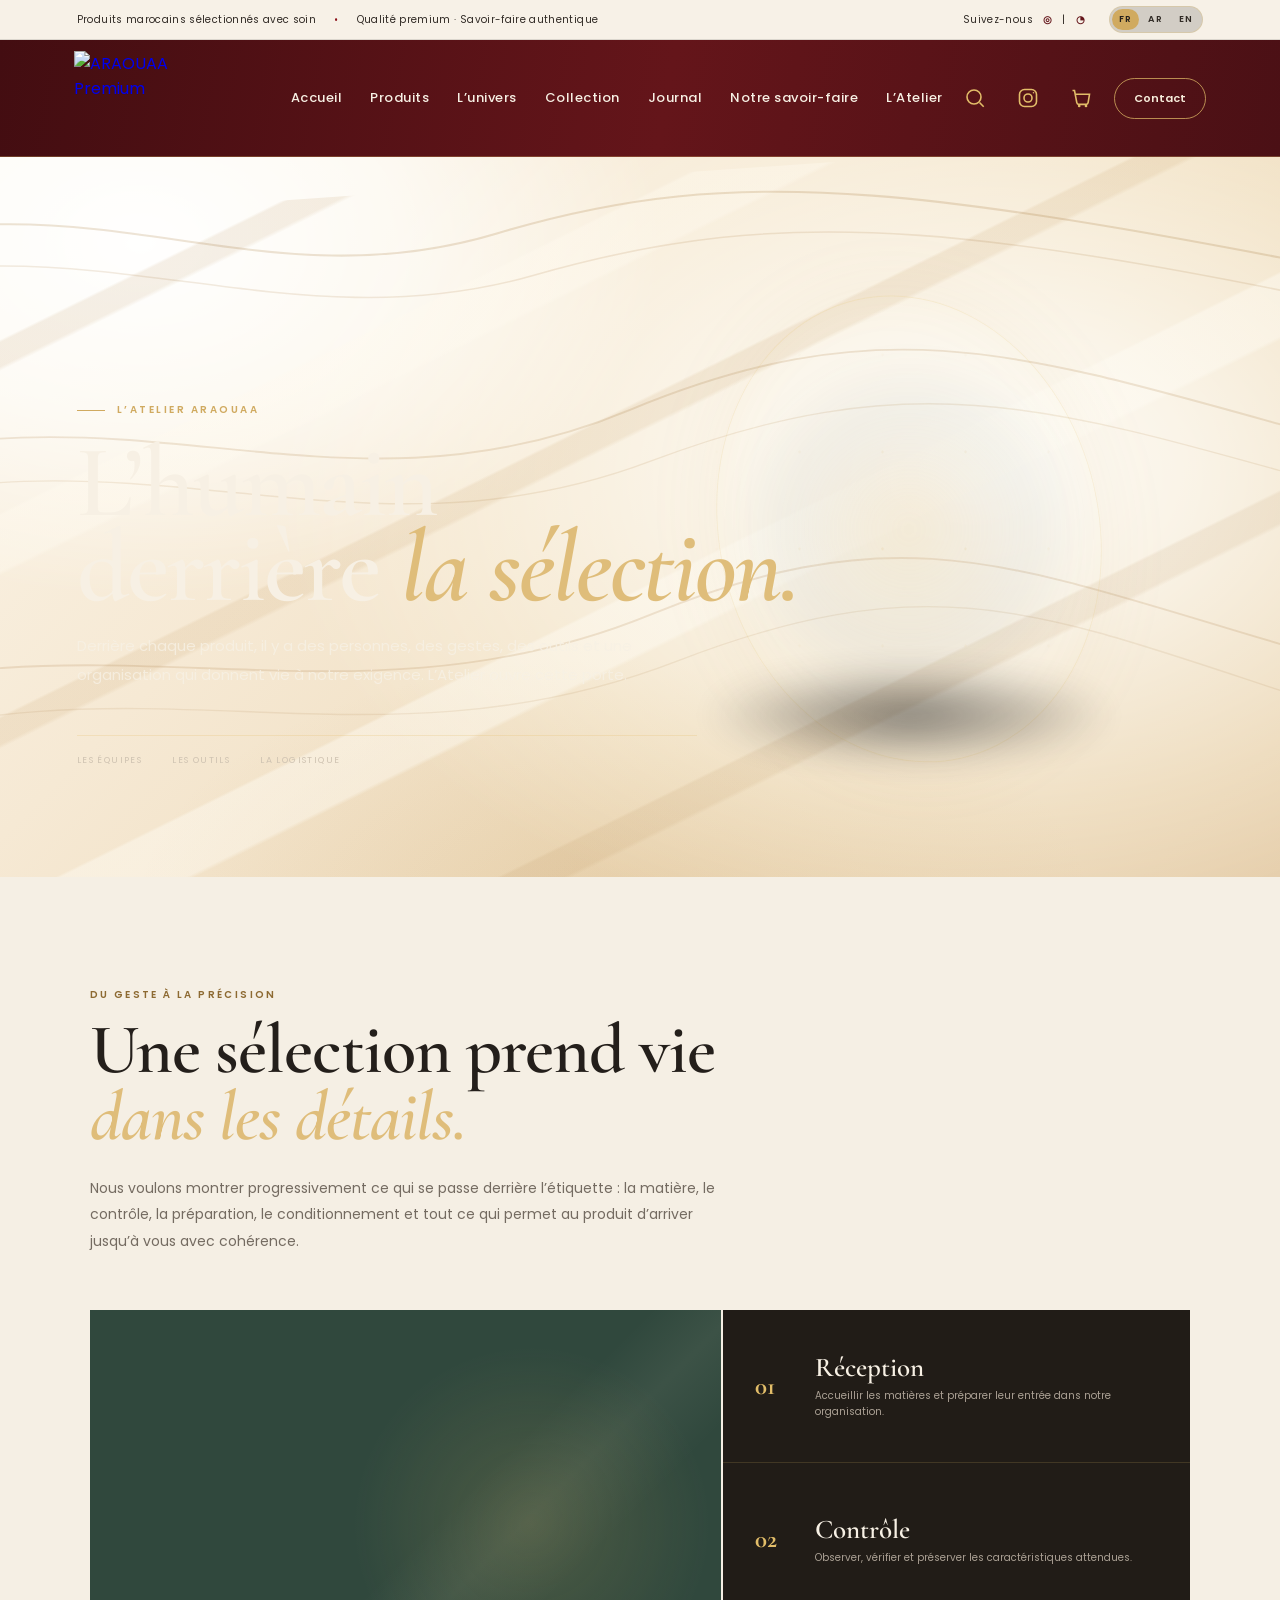
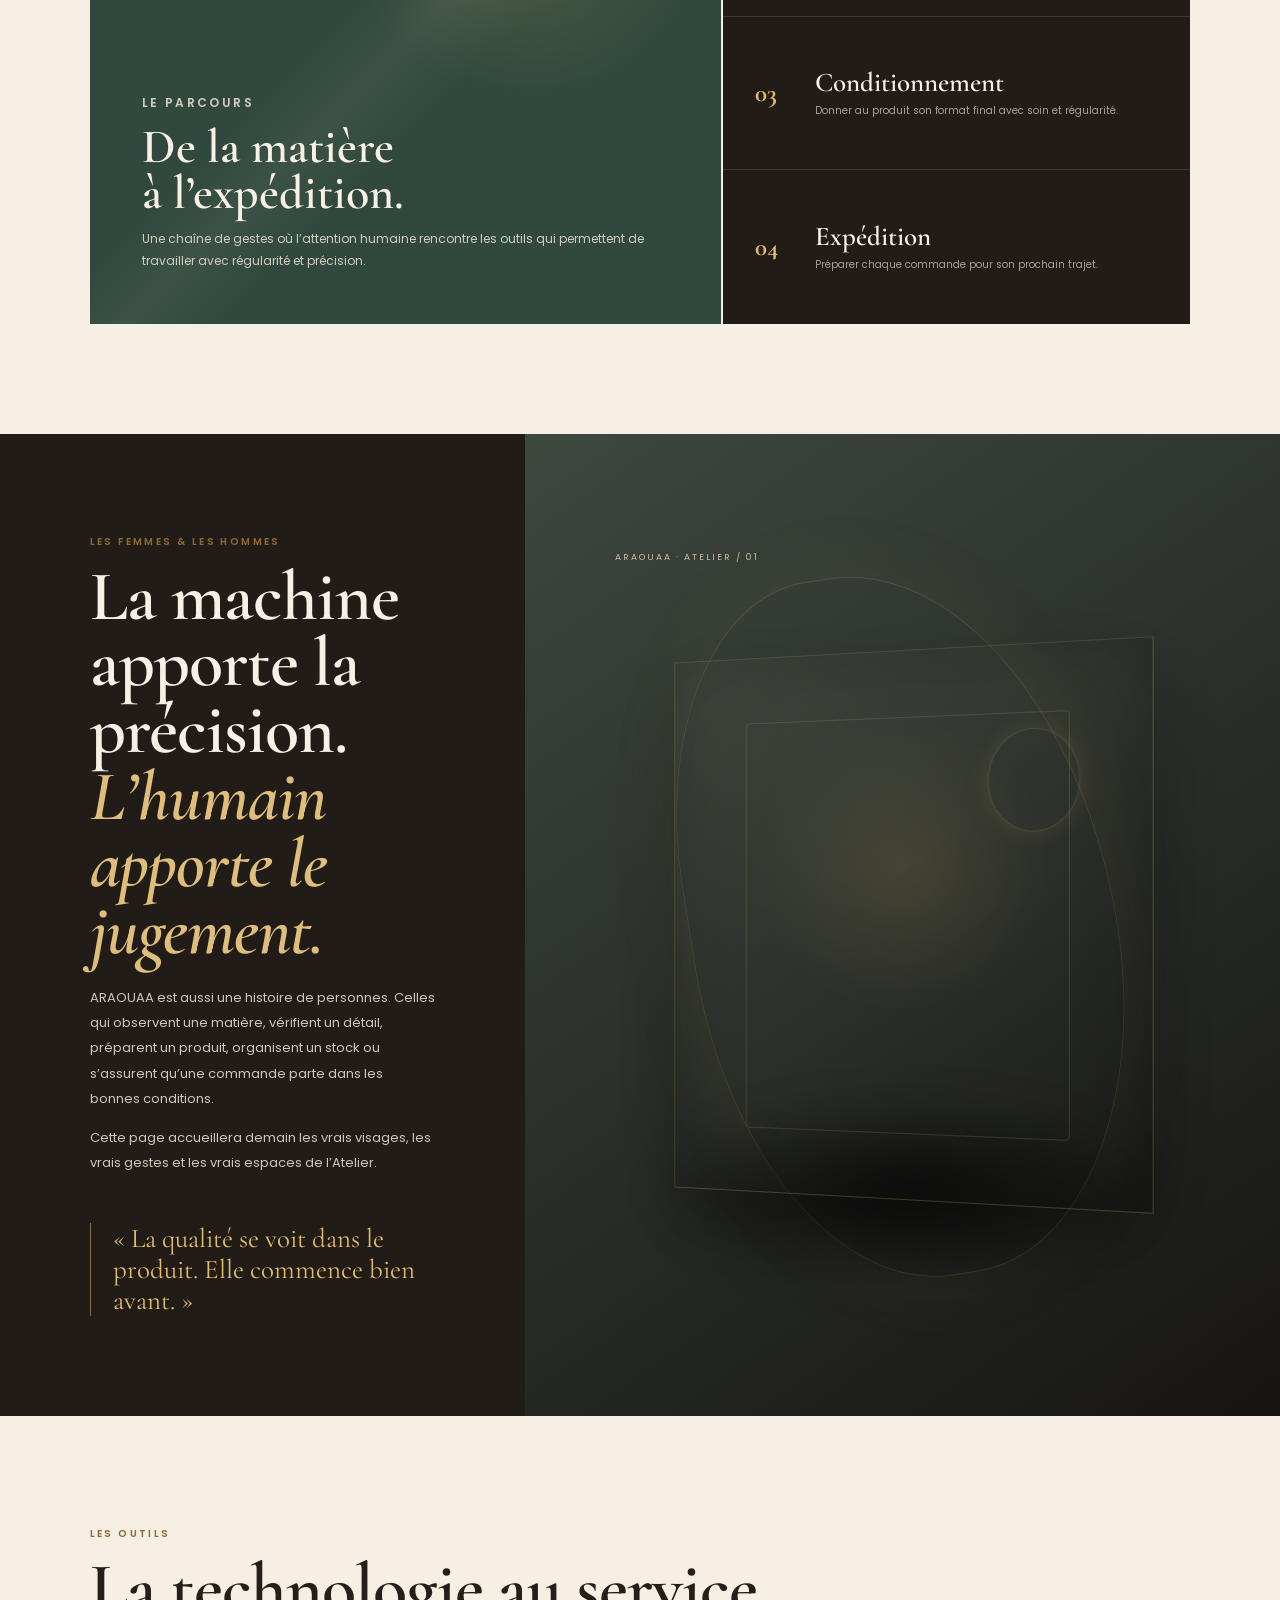
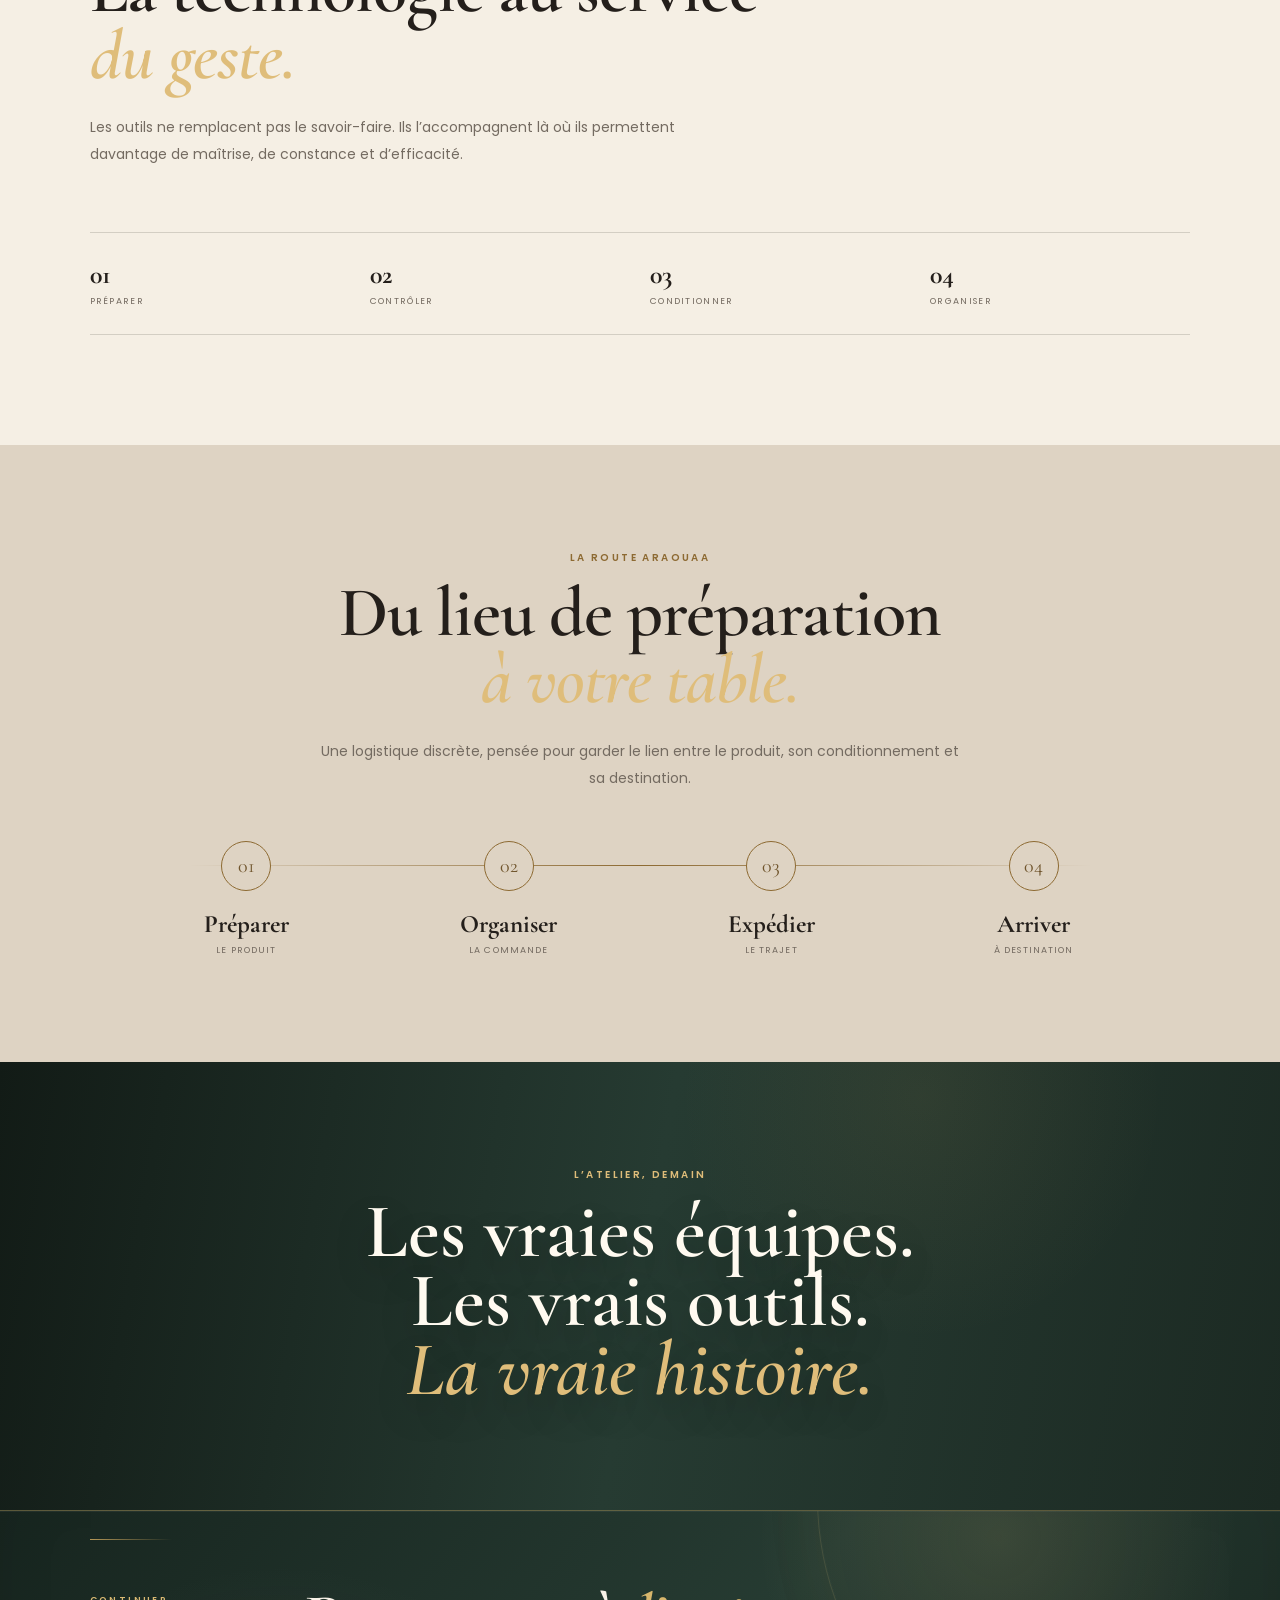
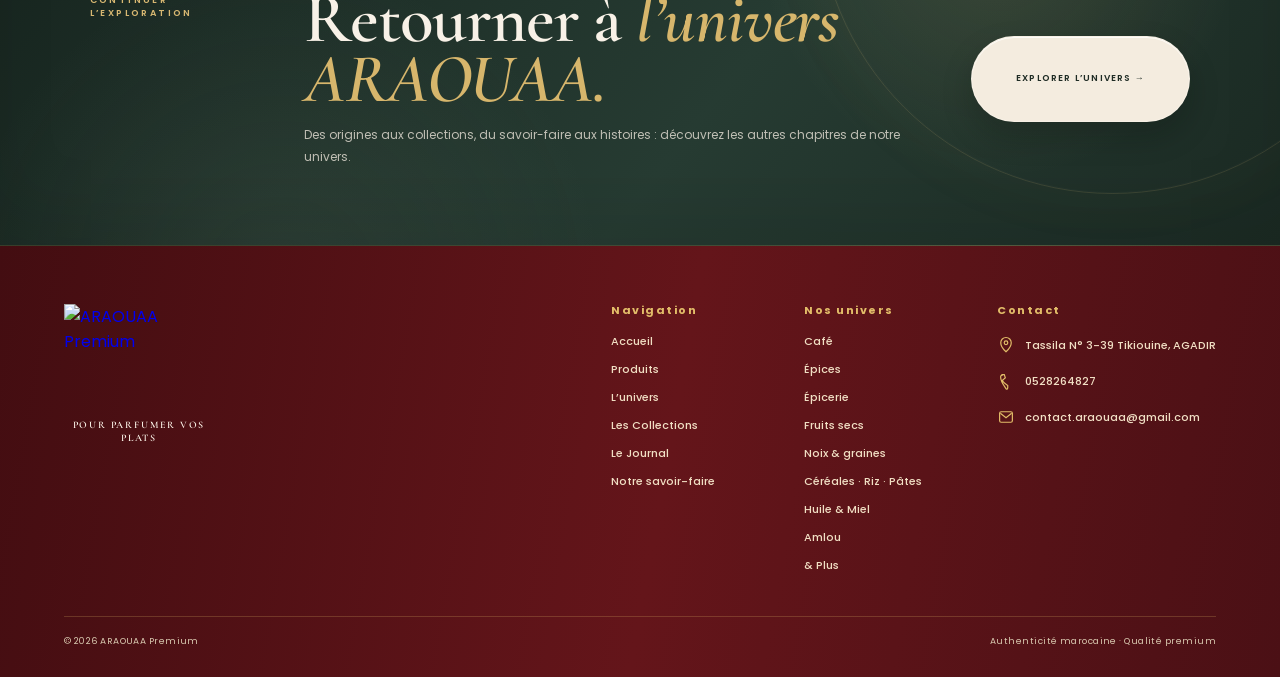
==== commit c1277889: "Declare world runtime dependencies explicitly" ====
--- a/atelier.html
+++ b/atelier.html
@@ -44,6 +44,9 @@
   </div>
   <div class="footer-bottom"><span>© 2026 ARAOUAA Premium</span><span>Authenticité marocaine · Qualité premium</span></div>
 </footer>
+<script src="language.js"></script>
+<script src="site-search.js?v=20260911f"></script>
+<script src="araouaa-motion.js?v=20260917h"></script>
 <script src="brand-world.js"></script>
 </body>
 </html>
--- a/araouaa-theme.css
+++ b/araouaa-theme.css
@@ -1,7 +1,7 @@
 /* ARAOUAA canonical visual theme — loaded after page/shared CSS. */
 :root{--ara-g0:#430D11;--ara-g1:#64151A;--ara-g2:#4B1015;--ara-cream:#F8F1E3;--ara-gold:#E2BD69}
 
-/* Product hero + intro: use the exact same layered sand field and contour treatment as the Home hero. */
+/* Product hero + intro: one continuous sand/silk field. */
 .products-page .products-hero,
 .products-page .products-intro{
   position:relative;
@@ -15,7 +15,6 @@
     linear-gradient(135deg,#FBF5E9 0%,#F6E9D4 34%,#EFDDBF 63%,#E5CDAA 100%);
   background-blend-mode:screen,screen,normal,normal;
 }
-
 .products-page .products-hero::before{
   content:"";
   position:absolute;
@@ -30,7 +29,7 @@
   transform:skewY(-4deg) scale(1.08);
   opacity:.92;
 }
-
+.products-page .products-intro::before{display:none;content:none}
 .products-page .products-hero::after,
 .products-page .products-intro::after{
   content:"";
@@ -43,22 +42,16 @@
   background-position:center;
   background-repeat:no-repeat;
   mix-blend-mode:soft-light;
-  opacity:1;
-  animation:none;
-  transform:none;
+  opacity:.28;
 }
-
 .products-page .products-hero-inner,
 .products-page .products-intro>*{
   position:relative;
   z-index:3;
 }
-
 @media(max-width:720px){
   .products-page .products-hero::after,
   .products-page .products-intro::after{opacity:.48;background-size:auto 120%;background-position:58% center}
-  .products-page .products-hero::before,
-  .products-page .products-intro::before{opacity:.74}
 }
 
 /* Product hierarchy rail: exact navigation garnet, transparent child so parent color is visible. */
@@ -66,16 +59,6 @@
 .products-page .product-category-nav{background:transparent}
 .products-page .product-category-nav button{background:transparent;color:#F7EDDB;border-color:rgba(226,189,105,.34)}
 .products-page .product-category-nav button:hover,.products-page .product-category-nav button.active{background:var(--ara-gold);border-color:var(--ara-gold);color:var(--ara-g0)}
-
-/* Footer: match the navigation garnet with stable contrast. */
-.footer{background:linear-gradient(100deg,var(--ara-g0) 0%,var(--ara-g1) 52%,var(--ara-g2) 100%);color:#FFF8ED}
-.footer-brand>p{color:#FFF8ED;font-size:10px;line-height:1.35;letter-spacing:1.8px;font-weight:600}
-.footer-nav strong{color:var(--ara-gold);font-size:11px;letter-spacing:1.5px}
-.footer-nav a{color:#F1DFC4;font-size:11px;line-height:1.55;font-weight:500}
-.footer-nav a:hover,.footer-nav a:focus-visible{color:#FFF8ED}
-.footer-contact>div,.footer-contact span{color:#F1DFC4;font-size:11px;line-height:1.55;font-weight:500}
-.footer-contact svg{stroke:var(--ara-gold);width:18px;height:18px}
-.footer-bottom{color:#D8C8AF;font-size:9px;border-top-color:rgba(226,189,105,.22)}
 
 /* Shared garnet surfaces and interaction states — active palette, not a temporary test layer. */
 body:not(.world-page) .quality-strip,
@@ -99,13 +82,6 @@
 header.products-header .products-main-nav a.active,
 .main-nav a:hover,
 .main-nav a.active{color:var(--ara-gold)}
-header.products-header .products-main-nav a::after,
-.main-nav a::after{background:var(--ara-gold)}
-header.products-header .products-header-contact,
-.header-contact{border-color:rgba(226,189,105,.72);color:#FFF4DF}
-header.products-header .products-header-contact:hover,
-.header-contact:hover{background:var(--ara-gold);color:var(--ara-g0)}
-
 /* World hero artwork stays suppressed; the page uses the canonical silk field. */
 .world-page .world-hero-media{opacity:0;background-image:none;display:none}
 
@@ -123,9 +99,6 @@
 /* Keep the existing World hero content geometry stable. */
 .world-page .world-hero-content{position:relative;z-index:3;width:min(1280px,88%);margin:0 auto;padding:120px 0 110px}
 
-/* Remove the generic page-arrival veil that was creating a visual flash on navigation. */
-html::before{display:none;content:none;animation:none;opacity:0}
-
 /* World hero uses the current Home/Product layered sand field. */
 .world-page .world-hero{position:relative;overflow:hidden;isolation:isolate;background-color:#F1E3CC;background-image:radial-gradient(72% 86% at 76% 44%,rgba(255,253,246,.92) 0%,rgba(255,248,233,.72) 24%,rgba(231,208,169,.34) 55%,transparent 76%),radial-gradient(58% 70% at 11% 12%,rgba(255,255,251,.98) 0%,rgba(252,244,228,.72) 35%,transparent 70%),radial-gradient(52% 48% at 48% 104%,rgba(196,151,83,.18) 0%,transparent 72%),linear-gradient(135deg,#FBF5E9 0%,#F6E9D4 34%,#EFDDBF 63%,#E5CDAA 100%);background-blend-mode:screen,screen,normal,normal}
 .world-page .world-hero::before{content:"";position:absolute;z-index:0;left:-12%;right:-8%;top:7%;bottom:-10%;pointer-events:none;background:linear-gradient(157deg,transparent 0 14%,rgba(186,145,90,.15) 14.2% 15.8%,transparent 16.1% 25.5%,rgba(255,250,239,.44) 25.7% 29.4%,transparent 29.7% 39%,rgba(202,165,112,.18) 39.2% 40.9%,transparent 41.2% 51.5%,rgba(255,252,244,.48) 51.7% 55.8%,transparent 56.1% 66%,rgba(176,132,75,.12) 66.2% 68.2%,transparent 68.5% 100%);transform:skewY(-4deg) scale(1.08);opacity:.92}
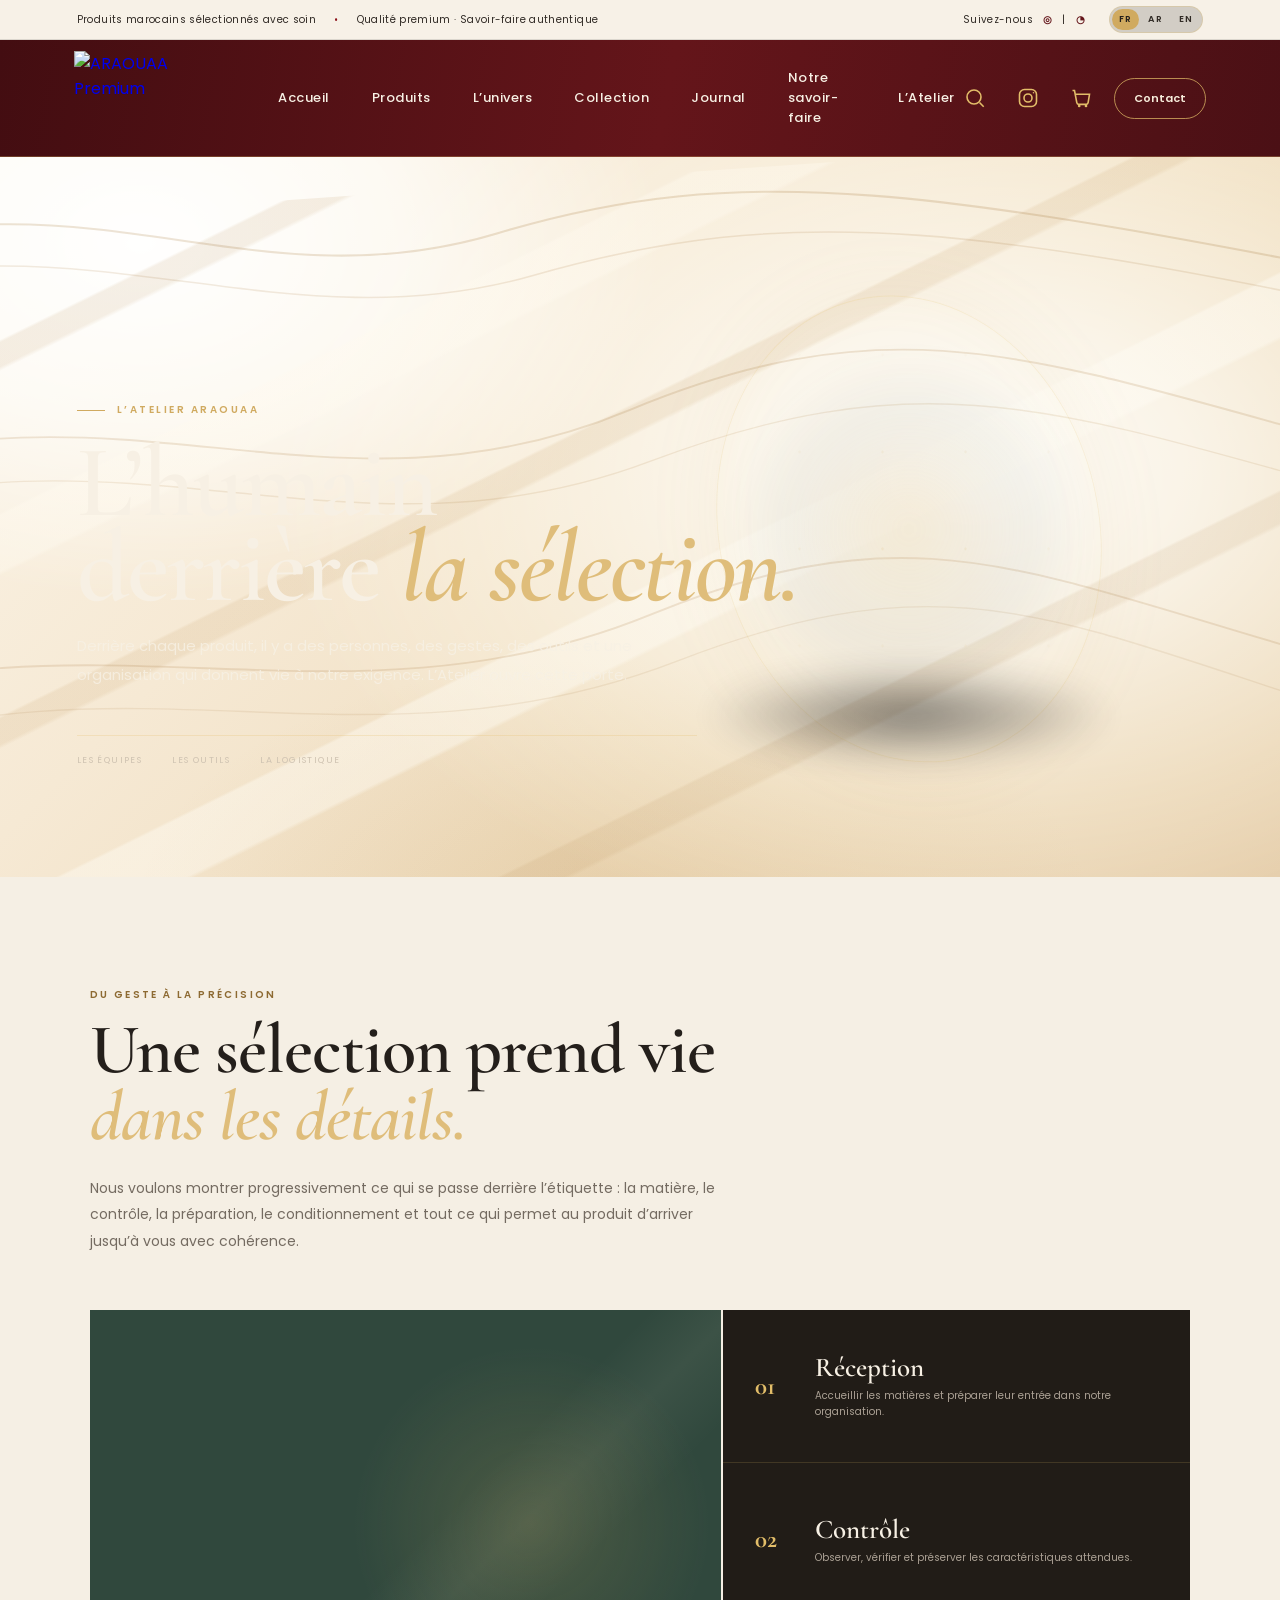
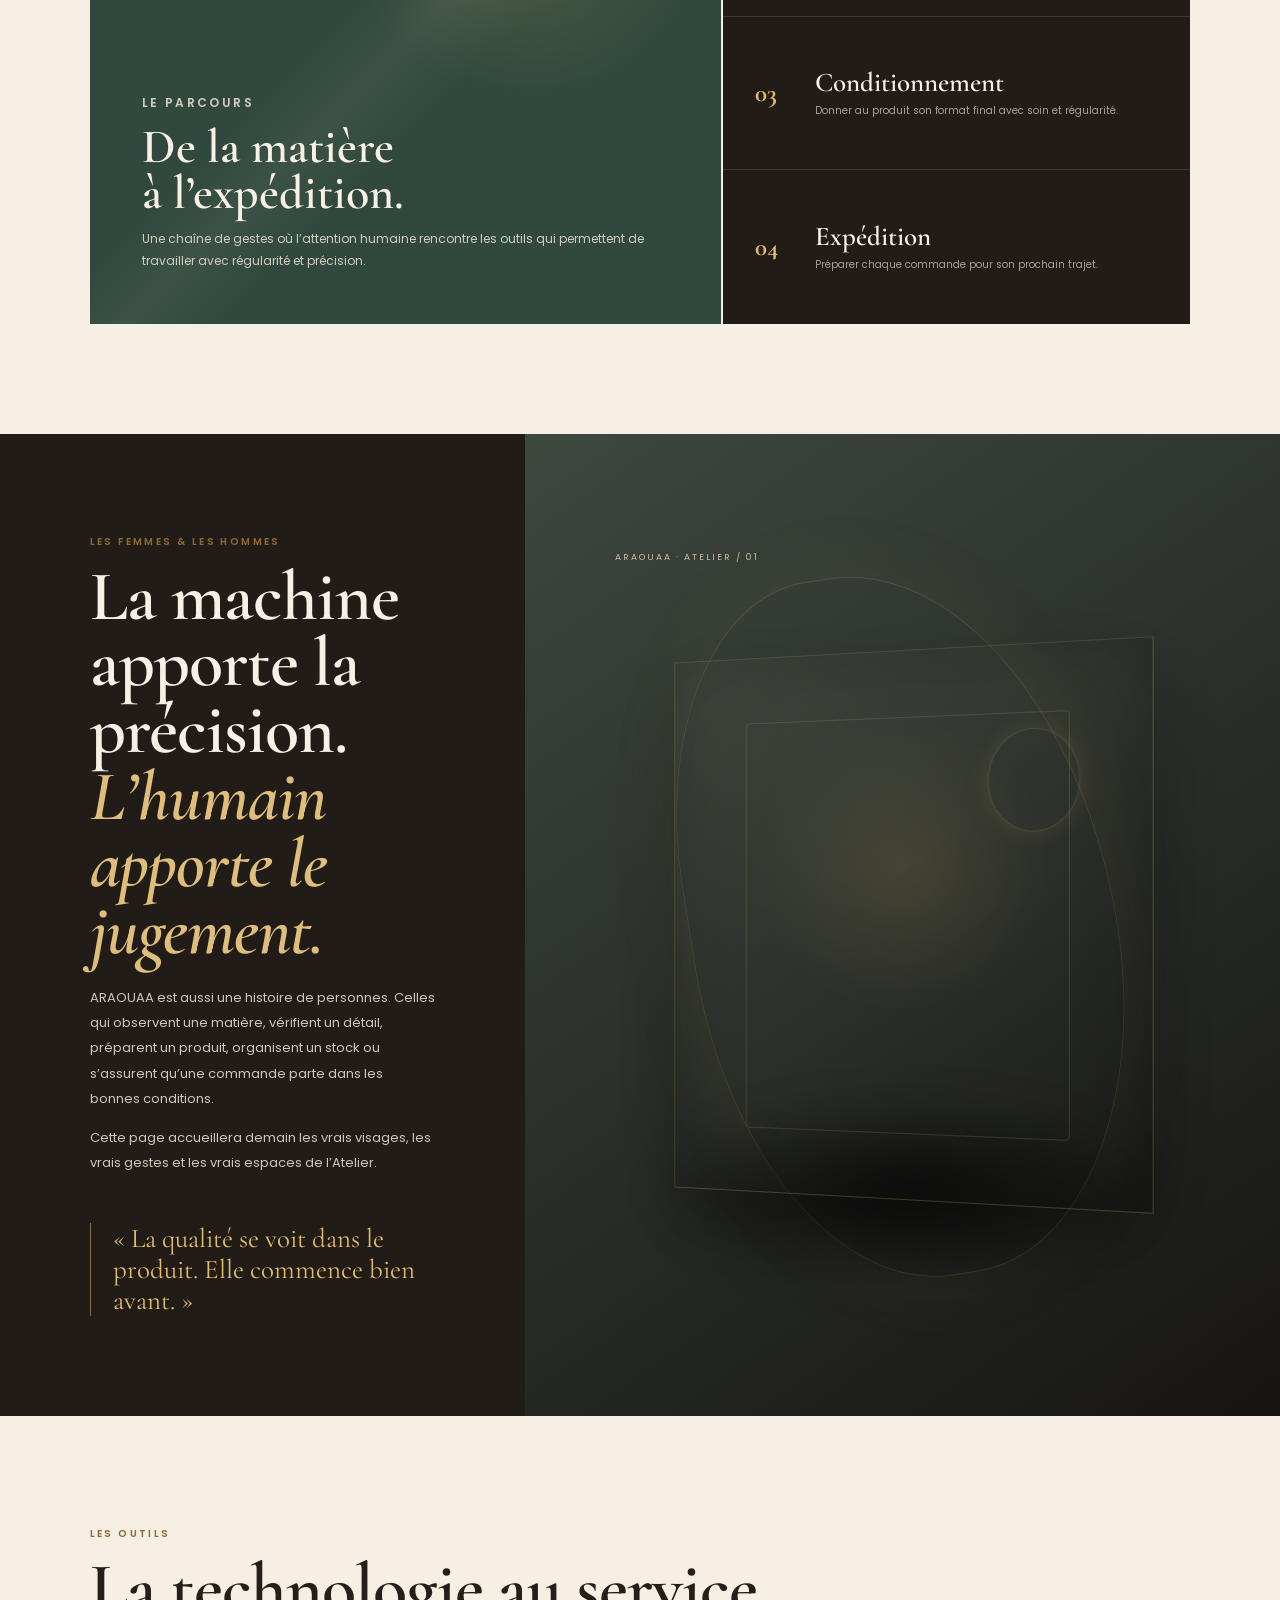
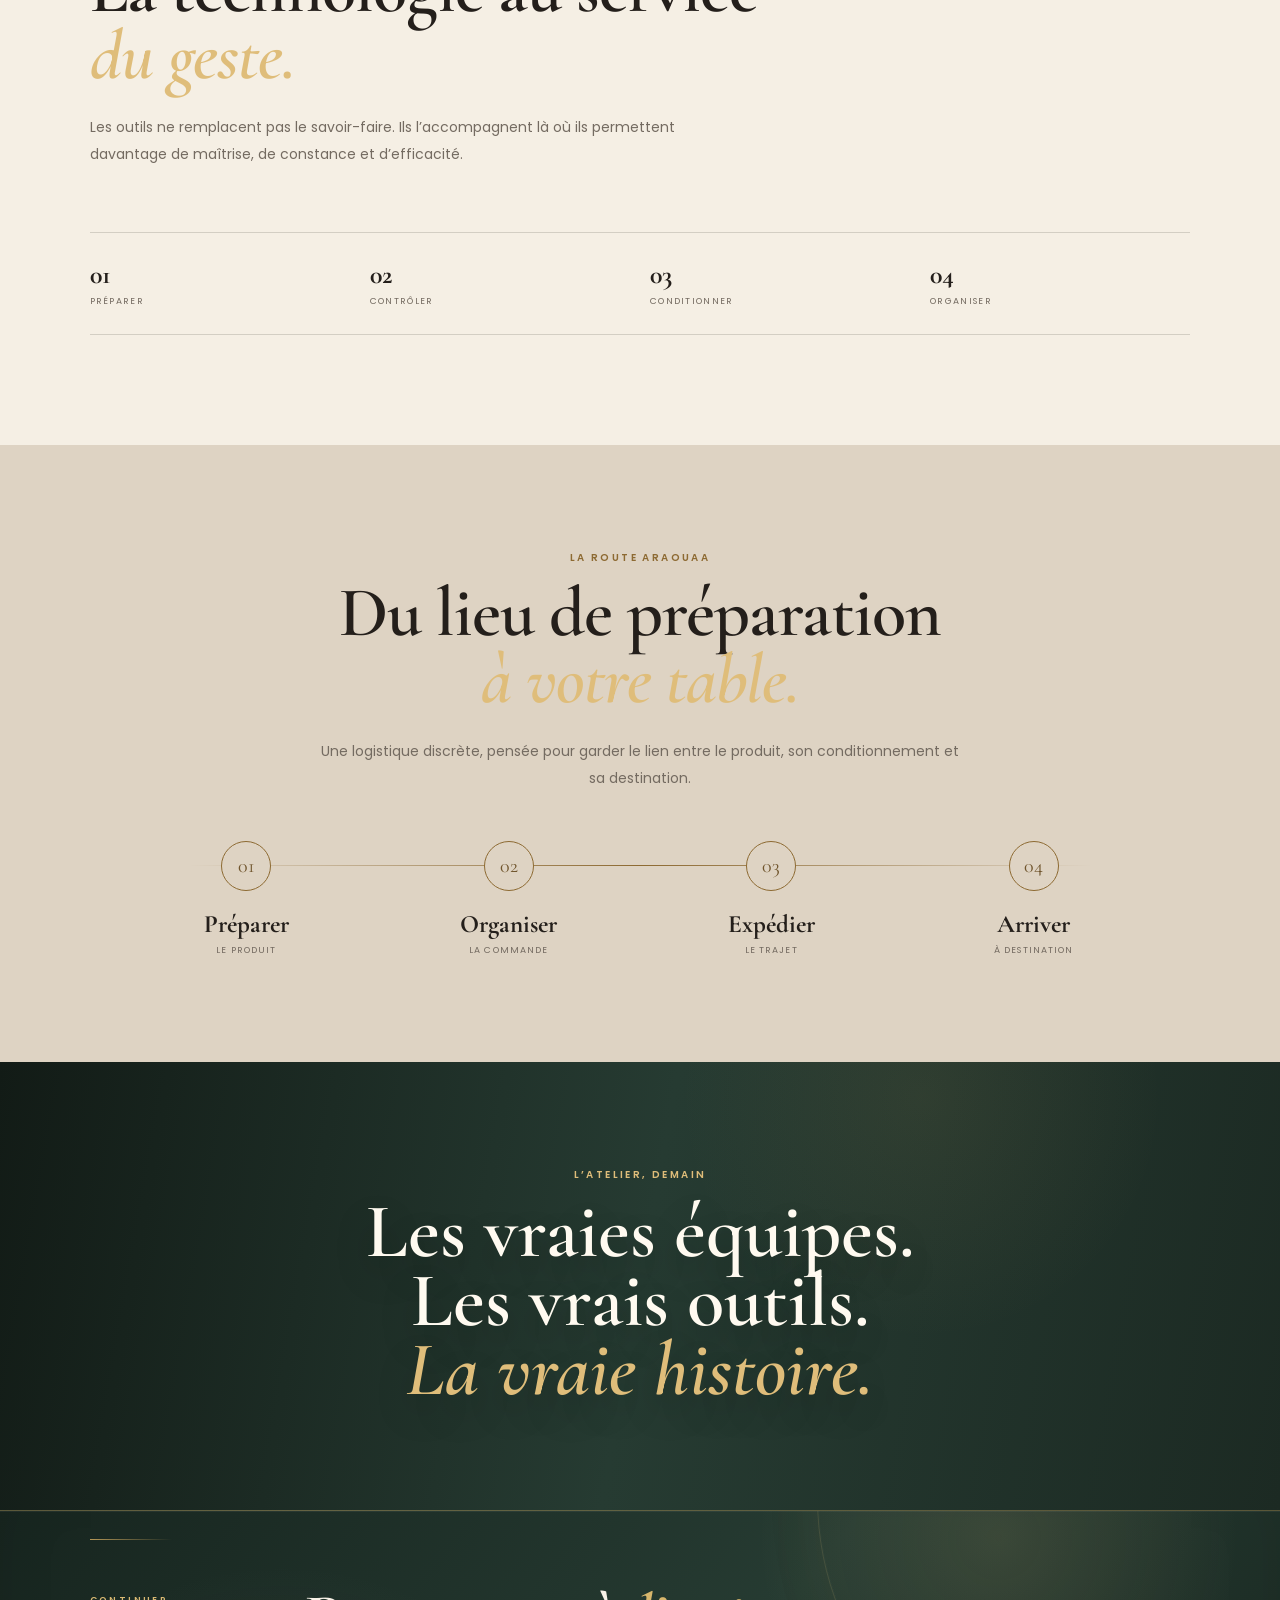
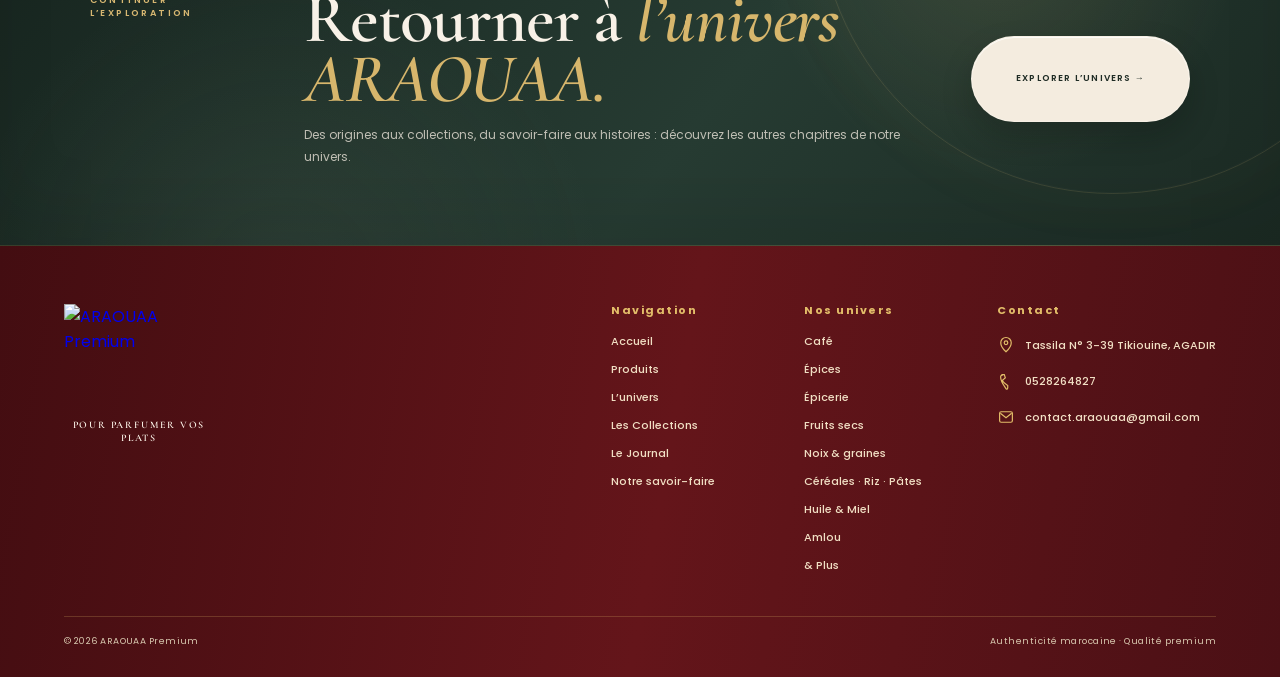
==== commit 292dce20: "Load page-specific CSS after canonical theme" ====
--- a/atelier.html
+++ b/atelier.html
@@ -2,10 +2,10 @@
 <html lang="fr">
 <head>
 <meta charset="UTF-8"><meta name="viewport" content="width=device-width, initial-scale=1.0"><meta name="description" content="L’Atelier ARAOUAA — les femmes, les hommes, les gestes, les outils et la logistique derrière notre sélection."><title>L’Atelier | ARAOUAA Premium</title>
-<link rel="preconnect" href="https://fonts.googleapis.com"><link rel="stylesheet" href="https://fonts.googleapis.com/css2?family=Cormorant+Garamond:wght@500;600;700&family=Poppins:wght@300;400;500;600;700&display=swap"><link rel="stylesheet" href="brand-world.css"><link rel="stylesheet" href="atelier.css"><link rel="stylesheet" href="atelier-contrast.css">
-<link id="araouaa-visual-lock" rel="stylesheet" href="araouaa-theme.css?v=20261002-arrival1">
-<link id="world-cta" rel="stylesheet" href="world-cta.css?v=20261002-arrival1">
-<link rel="stylesheet" href="site-search.css?v=20260911d" data-arraouaa-site-search-style>
+<link rel="preconnect" href="https://fonts.googleapis.com"><link rel="stylesheet" href="https://fonts.googleapis.com/css2?family=Cormorant+Garamond:wght@500;600;700&family=Poppins:wght@300;400;500;600;700&display=swap"><link rel="stylesheet" href="brand-world.css"><link rel="stylesheet" href="araouaa-theme.css?v=20261002-arrival1">
+<link rel="stylesheet" href="atelier.css"><link rel="stylesheet" href="atelier-contrast.css">
+<link rel="stylesheet" href="world-cta.css?v=20261002-arrival1">
+<link rel="stylesheet" href="site-search.css?v=20260911d">
 </head>
 <body class="world-page world-page--atelier">
 <div class="announcement" aria-label="Informations de la marque"><div class="announcement-inner"><span><i class="dot"></i> Produits marocains sélectionnés avec soin</span><span class="announcement-separator">•</span><span>Qualité premium · Savoir-faire authentique</span><div class="announcement-socials"><span>Suivez-nous</span><a href="https://www.instagram.com/" target="_blank" rel="noopener" aria-label="Instagram">◎</a><span class="social-divider">|</span><a href="index.html#contact" aria-label="WhatsApp">◔</a></div></div></div>
--- a/brand-world.css
+++ b/brand-world.css
@@ -2,7 +2,7 @@
 @import url("footer.css");
 
 :root{--world-cream:#f5efe4;--world-paper:#eee5d7;--world-ink:#241f1b;--world-muted:#746b61;--world-cocoa:#171513;--world-gold:#d0aa60;--world-green:#30483d;--world-line:rgba(36,31,27,.16)}
-.world-page{margin:0;background:var(--world-cream);color:var(--world-ink);font-family:Poppins,Arial,sans-serif}.world-page main{overflow:hidden}.world-page h1,.world-page h2,.world-page h3,.world-page p{margin-top:0}.world-page a{text-decoration:none}.world-page .products-main-nav{gap:28px!important}.world-page .world-nav-active{color:#e2bd69!important}
+.world-page{margin:0;background:var(--world-cream);color:var(--world-ink);font-family:Poppins,Arial,sans-serif}.world-page main{overflow:hidden}.world-page h1,.world-page h2,.world-page h3,.world-page p{margin-top:0}.world-page a{text-decoration:none}.world-page .products-main-nav{gap:28px}.world-page .world-nav-active{color:#e2bd69}
 .world-hero{position:relative;min-height:720px;display:grid;align-items:end;background:var(--world-cocoa);color:#f7f0e4;isolation:isolate;overflow:hidden}.world-hero-media{position:absolute;inset:0;background-size:cover;background-position:center;opacity:.48}.world-hero-media::after{content:"";position:absolute;inset:0;background:linear-gradient(90deg,rgba(18,16,14,.96) 0%,rgba(18,16,14,.76) 40%,rgba(18,16,14,.28) 72%,rgba(18,16,14,.08))}.world-hero::after{content:"";position:absolute;inset:0;z-index:0;pointer-events:none;background:radial-gradient(circle at 78% 48%,rgba(208,170,96,.14),transparent 31%),linear-gradient(115deg,transparent 42%,rgba(255,244,216,.07) 51%,transparent 59%);animation:world-light 12s ease-in-out infinite alternate}.world-hero-content{position:relative;z-index:3;width:min(1280px,88%);margin:0 auto;padding:120px 0 110px}.world-eyebrow{display:inline-flex;align-items:center;gap:12px;font-size:10px;letter-spacing:2.5px;color:var(--world-gold);font-weight:600}.world-eyebrow::before{content:"";width:28px;height:1px;background:var(--world-gold)}.world-hero h1{max-width:850px;margin:22px 0;font-family:"Cormorant Garamond",Georgia,serif;font-size:clamp(64px,8vw,118px);line-height:.83;font-weight:600;letter-spacing:-2px}.world-hero h1 em,.world-title em{font-style:italic;color:#dfbd7a}.world-hero-lead{max-width:600px;color:rgba(247,240,228,.82);font-size:15px;line-height:1.9}.world-hero-meta{display:flex;gap:30px;margin-top:46px;padding-top:18px;border-top:1px solid rgba(226,189,105,.25);max-width:620px;font-size:9px;letter-spacing:1.4px;text-transform:uppercase;color:#cfc3b2}
 .world-stage{position:absolute;z-index:2;top:50%;right:5%;width:min(48vw,650px);height:min(620px,72vh);transform:translateY(-48%);pointer-events:none;isolation:isolate}.world-stage::before{content:"";position:absolute;inset:12% 7%;border:1px solid rgba(226,189,105,.2);border-radius:50%;transform:rotate(-13deg) scaleX(.72);box-shadow:0 0 90px rgba(208,170,96,.08),inset 0 0 60px rgba(208,170,96,.04);animation:world-orbit 18s linear infinite}.world-stage::after{content:"";position:absolute;left:15%;right:15%;bottom:12%;height:16%;border-radius:50%;background:radial-gradient(ellipse,rgba(0,0,0,.62),transparent 68%);filter:blur(16px);opacity:.8;animation:world-breathe 5s ease-in-out infinite}.world-stage-art{position:absolute;inset:0;display:grid;place-items:center;animation:world-float 7s ease-in-out infinite}.world-stage-art::before{content:"";position:absolute;width:58%;height:58%;border-radius:50%;background:radial-gradient(circle,rgba(208,170,96,.18),rgba(48,72,61,.05) 48%,transparent 72%);filter:blur(10px);animation:world-breathe 5s ease-in-out infinite}.world-stage-art img{position:relative;z-index:2;width:min(92%,560px);max-height:520px;object-fit:contain;filter:drop-shadow(0 28px 25px rgba(0,0,0,.28)) drop-shadow(0 5px 8px rgba(208,170,96,.12))}.world-stage::marker{display:none}.world-stage-particles{position:absolute;inset:10%;background-image:radial-gradient(circle,rgba(226,189,105,.7) 0 1px,transparent 1.5px),radial-gradient(circle,rgba(247,240,228,.35) 0 1px,transparent 1.5px);background-size:83px 97px,131px 119px;background-position:12px 25px,45px 9px;opacity:.22;mask-image:radial-gradient(circle,black,transparent 70%);animation:world-particles 16s linear infinite}.world-page--collections .world-stage-art img{width:min(88%,530px)}.world-page--journal .world-stage-art img{width:min(90%,545px)}
 @keyframes world-float{0%,100%{transform:translate3d(0,7px,0) rotate(-.4deg)}50%{transform:translate3d(0,-12px,0) rotate(.4deg)}}@keyframes world-breathe{0%,100%{transform:scale(.96);opacity:.62}50%{transform:scale(1.04);opacity:.9}}@keyframes world-orbit{from{transform:rotate(-13deg) scaleX(.72)}to{transform:rotate(347deg) scaleX(.72)}}@keyframes world-particles{from{transform:translate3d(0,0,0)}to{transform:translate3d(-40px,-70px,0)}}@keyframes world-light{from{transform:translateX(-4%);opacity:.55}to{transform:translateX(4%);opacity:1}}
@@ -14,48 +14,5 @@
 .world-footer-note{font-size:8px;letter-spacing:1.6px;color:#8d806f;text-transform:uppercase}.world-page .footer{margin-top:0}
 @media(max-width:1100px){.world-stage{right:-4%;width:52vw;opacity:.8}.world-hero-content{width:86%}}
 @media(max-width:900px){.world-hero{min-height:650px}.world-stage{right:0;top:47%;width:58vw;height:520px;opacity:.42}.world-hero-content{padding-top:105px}.world-grid{grid-template-columns:1fr 1fr}.world-feature{grid-template-columns:1fr}.world-feature-media{min-height:360px}.world-collection-grid{grid-template-columns:1fr}.world-products{grid-template-columns:1fr 1fr}.world-steps{grid-template-columns:1fr 1fr}.journal-grid{grid-template-columns:1fr 1fr}.journal-card:first-child{grid-column:1/-1}}
-@media(max-width:850px){.world-page .products-main-nav.world-nav-open{display:flex!important;position:absolute;top:78px;left:0;right:0;z-index:120;flex-direction:column;align-items:stretch;gap:0!important;padding:10px 18px 18px;background:rgba(23,21,19,.99);border-top:1px solid rgba(226,189,105,.18)}.world-page .products-main-nav.world-nav-open a{padding:13px 4px;border-bottom:1px solid rgba(226,189,105,.1)}}
+@media(max-width:850px){.world-page .products-main-nav.world-nav-open{display:flex;position:absolute;top:78px;left:0;right:0;z-index:120;flex-direction:column;align-items:stretch;gap:0;padding:10px 18px 18px;background:rgba(23,21,19,.99);border-top:1px solid rgba(226,189,105,.18)}.world-page .products-main-nav.world-nav-open a{padding:13px 4px;border-bottom:1px solid rgba(226,189,105,.1)}}
 @media(max-width:600px){.world-section{width:88%;padding:75px 0}.world-hero-content{width:88%;padding:90px 0 75px}.world-hero h1{font-size:64px}.world-hero-meta{display:grid;grid-template-columns:1fr 1fr;gap:15px}.world-stage{top:46%;right:-14%;width:86vw;height:440px;opacity:.34}.world-stage-art img{max-height:410px}.world-grid{grid-template-columns:1fr}.world-products{grid-template-columns:1fr}.world-steps{grid-template-columns:1fr}.journal-grid{grid-template-columns:1fr}.journal-card:first-child{grid-column:auto}.world-quote{padding:85px 0}.world-title{font-size:50px}.collection-feature,.collection-small{min-height:320px}}
-
-/* Shared hero field: World pages use the exact same Home/Product sand field from first paint. */
-.world-page .world-hero{
-  position:relative!important;
-  overflow:hidden!important;
-  isolation:isolate!important;
-  background-color:#F1E3CC!important;
-  background-image:
-    radial-gradient(72% 86% at 76% 44%,rgba(255,253,246,.92) 0%,rgba(255,248,233,.72) 24%,rgba(231,208,169,.34) 55%,transparent 76%),
-    radial-gradient(58% 70% at 11% 12%,rgba(255,255,251,.98) 0%,rgba(252,244,228,.72) 35%,transparent 70%),
-    radial-gradient(52% 48% at 48% 104%,rgba(196,151,83,.18) 0%,transparent 72%),
-    linear-gradient(135deg,#FBF5E9 0%,#F6E9D4 34%,#EFDDBF 63%,#E5CDAA 100%)!important;
-  background-blend-mode:screen,screen,normal,normal!important;
-}
-.world-page .world-hero-media{opacity:0!important;background-image:none!important;display:none!important}
-.world-page .world-hero-media::after{display:none!important;background:none!important}
-.world-page .world-hero::before{
-  content:""!important;
-  position:absolute!important;
-  z-index:0!important;
-  left:-12%!important;
-  right:-8%!important;
-  top:7%!important;
-  bottom:-10%!important;
-  pointer-events:none!important;
-  background:linear-gradient(157deg,transparent 0 14%,rgba(186,145,90,.15) 14.2% 15.8%,transparent 16.1% 25.5%,rgba(255,250,239,.44) 25.7% 29.4%,transparent 29.7% 39%,rgba(202,165,112,.18) 39.2% 40.9%,transparent 41.2% 51.5%,rgba(255,252,244,.48) 51.7% 55.8%,transparent 56.1% 66%,rgba(176,132,75,.12) 66.2% 68.2%,transparent 68.5% 100%)!important;
-  transform:skewY(-4deg) scale(1.08)!important;
-  opacity:.92!important;
-}
-.world-page .world-hero::after{
-  content:""!important;
-  position:absolute!important;
-  z-index:1!important;
-  inset:-8%!important;
-  pointer-events:none!important;
-  background-image:url("data:image/svg+xml,%3Csvg xmlns='http://www.w3.org/2000/svg' viewBox='0 0 1400 900' preserveAspectRatio='none'%3E%3Cg fill='none' stroke='%23B38A54' stroke-linecap='round'%3E%3Cpath d='M-80 170 C180 70 330 225 565 145 S970 95 1480 210' stroke-opacity='.23' stroke-width='2.2'/%3E%3Cpath d='M-90 215 C165 115 355 270 600 190 S1020 135 1490 250' stroke-opacity='.17' stroke-width='1.7'/%3E%3Cpath d='M-90 410 C210 285 405 470 690 335 S1110 300 1500 410' stroke-opacity='.20' stroke-width='2'/%3E%3Cpath d='M-100 460 C210 330 420 515 710 390 S1125 350 1510 465' stroke-opacity='.15' stroke-width='1.5'/%3E%3Cpath d='M-100 660 C180 540 420 690 710 555 S1090 535 1510 650' stroke-opacity='.19' stroke-width='2'/%3E%3Cpath d='M-80 710 C220 585 440 735 735 605 S1120 585 1500 705' stroke-opacity='.13' stroke-width='1.5'/%3E%3C/g%3E%3C/svg%3E")!important;
-  background-size:cover!important;
-  background-position:center!important;
-  background-repeat:no-repeat!important;
-  mix-blend-mode:multiply!important;
-  opacity:1!important;
-}
-.world-page .world-hero-content{position:relative!important;z-index:3!important}
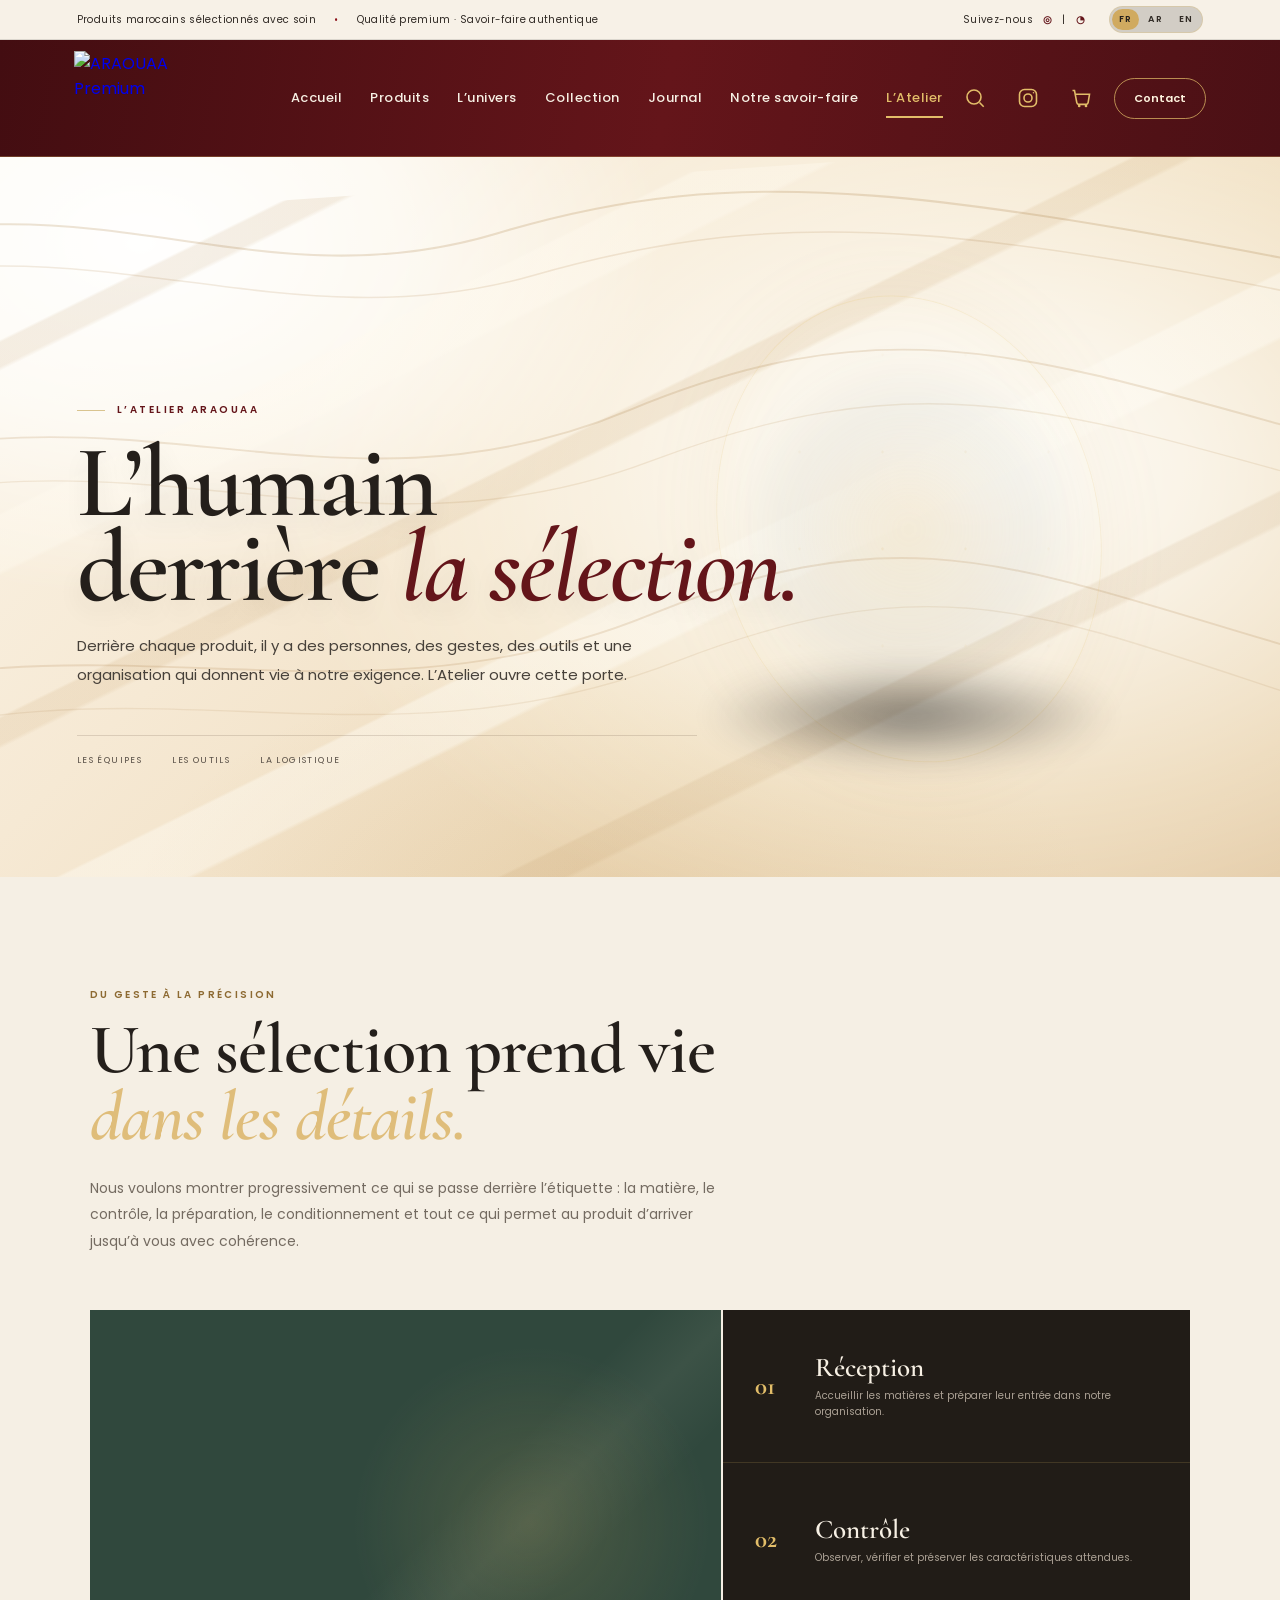
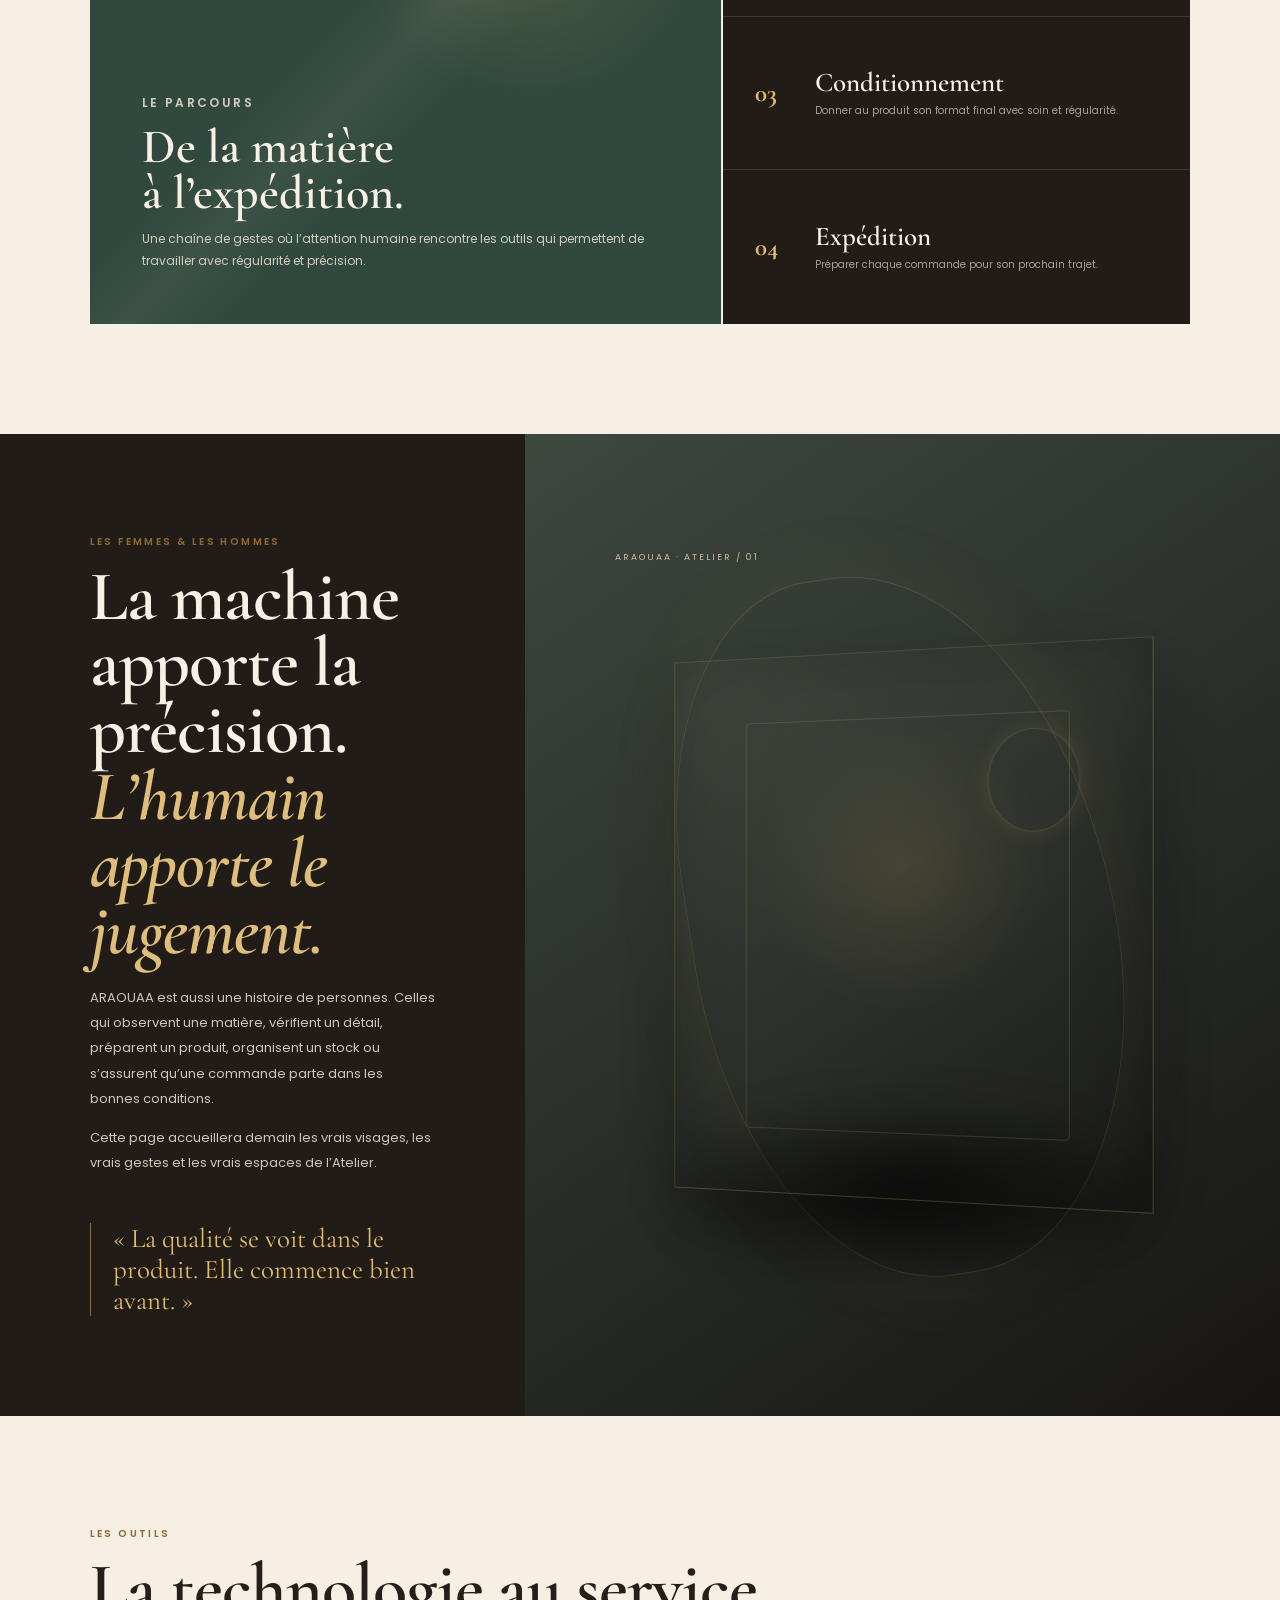
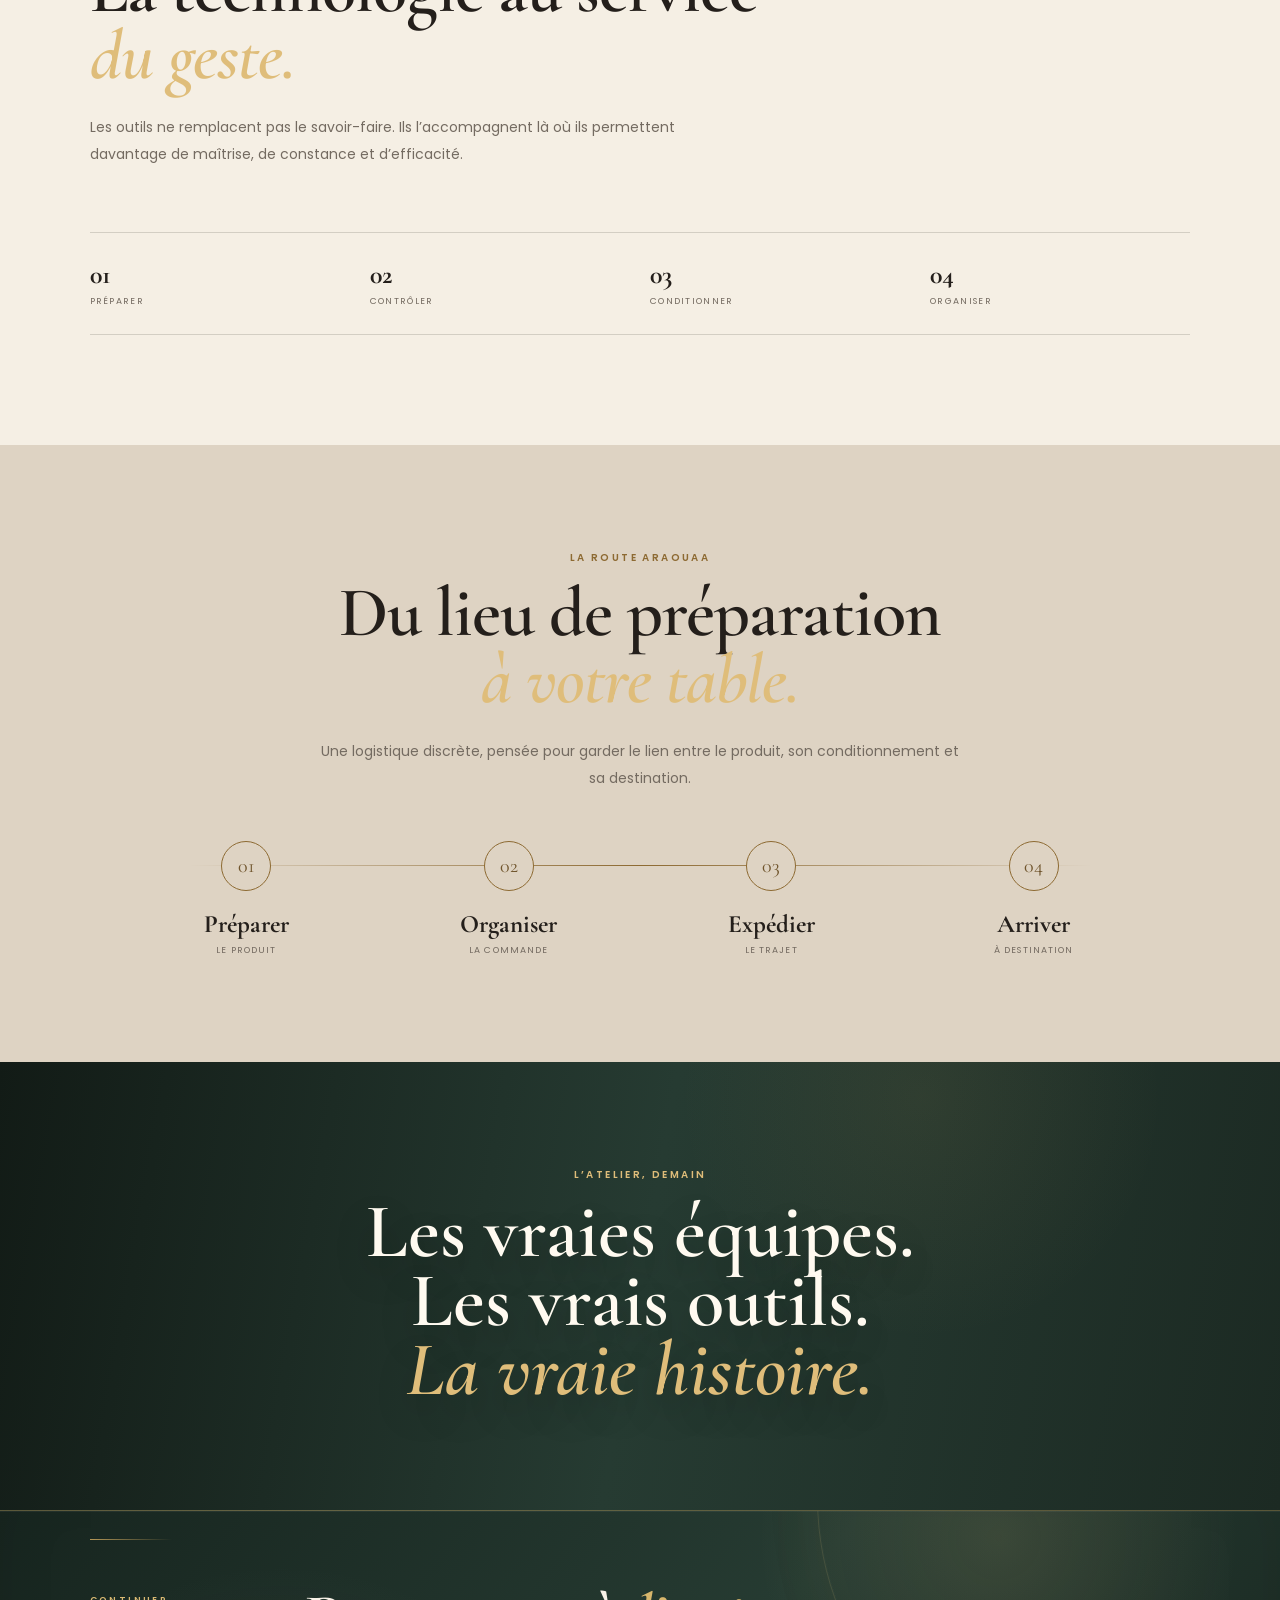
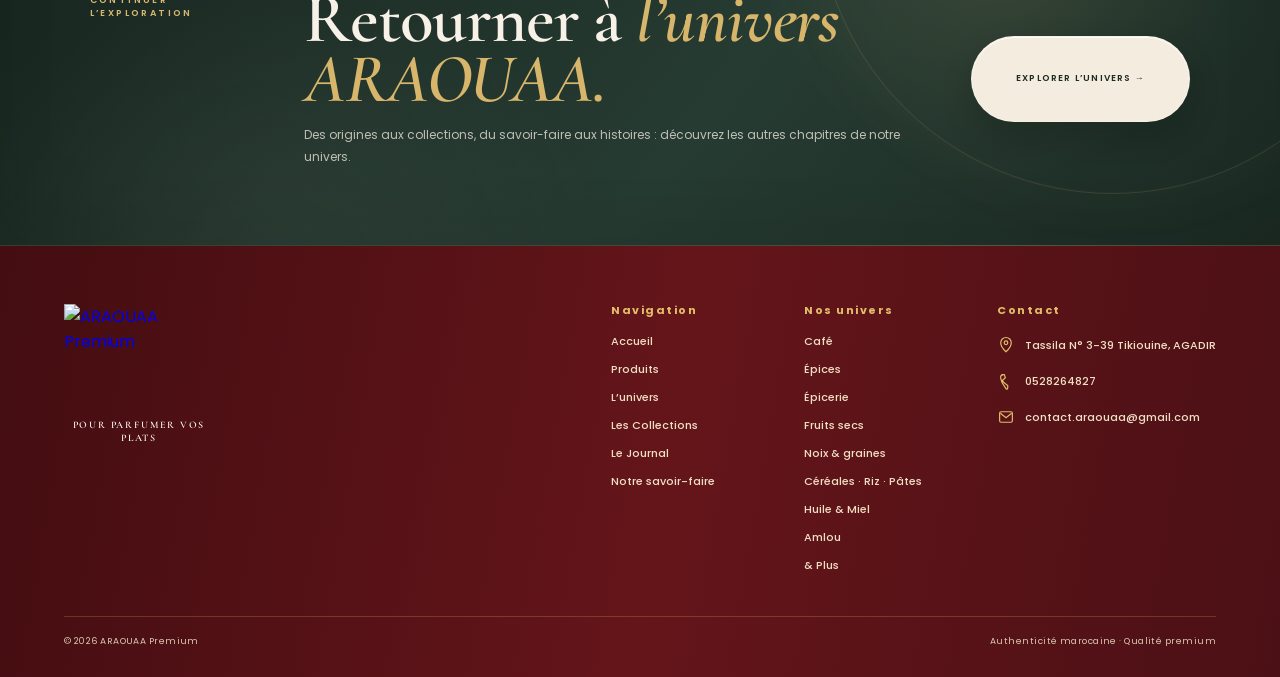
==== commit faa59310: "Restore approved visual checkpoint before global cascade cleanup" ====
--- a/atelier.html
+++ b/atelier.html
@@ -2,24 +2,12 @@
 <html lang="fr">
 <head>
 <meta charset="UTF-8"><meta name="viewport" content="width=device-width, initial-scale=1.0"><meta name="description" content="L’Atelier ARAOUAA — les femmes, les hommes, les gestes, les outils et la logistique derrière notre sélection."><title>L’Atelier | ARAOUAA Premium</title>
-<link rel="preconnect" href="https://fonts.googleapis.com"><link rel="stylesheet" href="https://fonts.googleapis.com/css2?family=Cormorant+Garamond:wght@500;600;700&family=Poppins:wght@300;400;500;600;700&display=swap"><link rel="stylesheet" href="brand-world.css"><link rel="stylesheet" href="araouaa-theme.css?v=20261002-arrival1">
-<link rel="stylesheet" href="atelier.css"><link rel="stylesheet" href="atelier-contrast.css">
-<link rel="stylesheet" href="world-cta.css?v=20261002-arrival1">
-<link rel="stylesheet" href="site-search.css?v=20260911d">
+<link rel="preconnect" href="https://fonts.googleapis.com"><link rel="stylesheet" href="https://fonts.googleapis.com/css2?family=Cormorant+Garamond:wght@500;600;700&family=Poppins:wght@300;400;500;600;700&display=swap"><link rel="stylesheet" href="brand-world.css"><link rel="stylesheet" href="atelier.css"><link rel="stylesheet" href="atelier-contrast.css">
+<link id="araouaa-visual-lock" rel="stylesheet" href="araouaa-visual-lock.css?v=20261002-arrival1">
 </head>
 <body class="world-page world-page--atelier">
-<div class="announcement" aria-label="Informations de la marque"><div class="announcement-inner"><span><i class="dot"></i> Produits marocains sélectionnés avec soin</span><span class="announcement-separator">•</span><span>Qualité premium · Savoir-faire authentique</span><div class="announcement-socials"><span>Suivez-nous</span><a href="https://www.instagram.com/" target="_blank" rel="noopener" aria-label="Instagram">◎</a><span class="social-divider">|</span><a href="index.html#contact" aria-label="WhatsApp">◔</a></div></div></div>
-<header class="products-header">
-  <a href="index.html" class="products-logo"><img src="assets/logo-crystal-4k.png" alt="ARAOUAA Premium"></a>
-  <nav class="products-main-nav"><a href="index.html">Accueil</a><a href="produits.html">Produits</a><a href="origine.html">L’univers</a><a href="collections.html">Collection</a><a href="journal.html">Journal</a><a href="savoir-faire.html" data-savoir-faire="true">Notre savoir-faire</a><a href="atelier.html">L’Atelier</a></nav>
-  <div class="products-header-actions">
-    <button class="products-icon-button" type="button" aria-label="Rechercher" aria-expanded="false"><svg viewBox="0 0 24 24" aria-hidden="true"><circle cx="11" cy="11" r="7"></circle><path d="m16.5 16.5 4.2 4.2"></path></svg></button>
-    <a class="products-icon-button" href="https://www.instagram.com/" target="_blank" rel="noopener" aria-label="Instagram"><svg viewBox="0 0 24 24" aria-hidden="true"><rect x="3.5" y="3.5" width="17" height="17" rx="5"></rect><circle cx="12" cy="12" r="4"></circle><circle cx="17.5" cy="6.7" r=".8" class="fill"></circle></svg></a>
-    <a class="products-icon-button" href="index.html#produits" aria-label="Voir le panier"><svg viewBox="0 0 24 24" aria-hidden="true"><path d="M3.5 4.5h2l2.3 12.2a2 2 0 0 0 2 1.65h7.35a2 2 0 0 0 1.97-1.65L20.5 8.3H6.2"></path><circle cx="10.2" cy="20" r="1.35" class="fill"></circle><circle cx="17" cy="20" r="1.35" class="fill"></circle></svg></a>
-  </div>
-  <a class="products-header-contact" href="index.html#contact">Nous contacter</a>
-  <button class="menu-toggle" type="button" aria-label="Ouvrir le menu" aria-expanded="false"><span></span><span></span><span></span></button>
-</header>
+<div class="announcement" aria-label="Informations de la marque"></div>
+<header class="products-header"></header>
 <main>
 <section class="world-hero atelier-hero"><div class="world-hero-media" style="background-image:url('assets/hero-architecture-reference.jpg')"></div><div class="world-stage" aria-hidden="true"><div class="world-stage-particles"></div><div class="world-stage-art"><img src="assets/hero-products-final.png" alt=""></div></div><div class="world-hero-content"><span class="world-eyebrow">L’ATELIER ARAOUAA</span><h1>L’humain<br>derrière <em>la sélection.</em></h1><p class="world-hero-lead">Derrière chaque produit, il y a des personnes, des gestes, des outils et une organisation qui donnent vie à notre exigence. L’Atelier ouvre cette porte.</p><div class="world-hero-meta"><span>Les équipes</span><span>Les outils</span><span>La logistique</span></div></div></section>
 <section class="world-section atelier-process"><p class="world-kicker">DU GESTE À LA PRÉCISION</p><h2 class="world-title">Une sélection prend vie<br><em>dans les détails.</em></h2><p class="world-intro">Nous voulons montrer progressivement ce qui se passe derrière l’étiquette : la matière, le contrôle, la préparation, le conditionnement et tout ce qui permet au produit d’arriver jusqu’à vous avec cohérence.</p><div class="atelier-process-grid"><div class="atelier-process-panel"><p class="world-kicker">LE PARCOURS</p><h3>De la matière<br>à l’expédition.</h3><p>Une chaîne de gestes où l’attention humaine rencontre les outils qui permettent de travailler avec régularité et précision.</p></div><div class="atelier-steps"><article class="atelier-step"><b>01</b><div><h3>Réception</h3><p>Accueillir les matières et préparer leur entrée dans notre organisation.</p></div></article><article class="atelier-step"><b>02</b><div><h3>Contrôle</h3><p>Observer, vérifier et préserver les caractéristiques attendues.</p></div></article><article class="atelier-step"><b>03</b><div><h3>Conditionnement</h3><p>Donner au produit son format final avec soin et régularité.</p></div></article><article class="atelier-step"><b>04</b><div><h3>Expédition</h3><p>Préparer chaque commande pour son prochain trajet.</p></div></article></div></div></section>
@@ -29,24 +17,7 @@
 <section class="atelier-manifesto"><p class="world-kicker">L’ATELIER, DEMAIN</p><h2>Les vraies équipes.<br>Les vrais outils.<br><em>La vraie histoire.</em></h2></section>
 <section class="world-cta"><p class="world-kicker">CONTINUER L’EXPLORATION</p><h2 class="world-title">Retourner à <em>l’univers ARAOUAA.</em></h2><p>Des origines aux collections, du savoir-faire aux histoires : découvrez les autres chapitres de notre univers.</p><a class="world-button" href="origine.html">Explorer l’univers →</a></section>
 </main>
-<footer class="footer">
-  <div class="footer-main">
-    <div class="footer-brand"><a class="footer-logo" href="index.html"><img src="assets/logo-crystal-4k.png" alt="ARAOUAA Premium"></a><p>POUR PARFUMER VOS PLATS</p></div>
-    <div class="footer-nav">
-      <div><strong>Navigation</strong><a href="index.html">Accueil</a><a href="produits.html">Produits</a><a href="origine.html">L’univers</a><a href="collections.html">Les Collections</a><a href="journal.html">Le Journal</a><a href="savoir-faire.html">Notre savoir-faire</a></div>
-      <div><strong>Nos univers</strong><a href="produits.html#cafe">Café</a><a href="produits.html#epices">Épices</a><a href="produits.html#epicerie">Épicerie</a><a href="produits.html#fruits-secs">Fruits secs</a><a href="produits.html#noix-graines">Noix &amp; graines</a><a href="produits.html#cereales">Céréales · Riz · Pâtes</a><a href="produits.html#huiles">Huile &amp; Miel</a><a href="produits.html#amlou">Amlou</a><a href="produits.html#autres">&amp; Plus</a></div>
-      <div class="footer-contact"><strong>Contact</strong>
-        <div aria-label="Localisation"><svg viewBox="0 0 24 24" aria-hidden="true"><path d="M12 21s-7-6.2-7-12A7 7 0 0 1 19 9c0 5.8-7 12-7 12Z"></path><circle cx="12" cy="9" r="2.4"></circle></svg><span>Tassila N° 3-39 Tikiouine, AGADIR</span></div>
-        <div aria-label="Téléphone"><svg viewBox="0 0 24 24" aria-hidden="true"><path d="M6.6 3.5h3.1l1.4 4.2-2 1.8-2 1.8a15.5 15.5 0 0 0 5.4 5.4l1.8 1.4v3.1c0 1-.8 1.8-1.8 1.8C10.4 19.2 4.8 13.6 4.8 6.3c0-1 .8-1.8 1.8-1.8Z"></path></svg><span>0528264827</span></div>
-        <div aria-label="E-mail"><svg viewBox="0 0 24 24" aria-hidden="true"><rect x="3.5" y="5" width="17" height="14" rx="2"></rect><path d="m4.5 7 7.5 6 7.5-6"></path></svg><a class="footer-email-link" href="mailto:contact.araouaa@gmail.com"><span>contact.araouaa@gmail.com</span></a></div>
-      </div>
-    </div>
-  </div>
-  <div class="footer-bottom"><span>© 2026 ARAOUAA Premium</span><span>Authenticité marocaine · Qualité premium</span></div>
-</footer>
-<script src="language.js"></script>
-<script src="site-search.js?v=20260911f"></script>
-<script src="araouaa-motion.js?v=20260917h"></script>
+<footer class="footer"></footer>
 <script src="brand-world.js"></script>
 </body>
 </html>
--- a/brand-world.css
+++ b/brand-world.css
@@ -2,7 +2,7 @@
 @import url("footer.css");
 
 :root{--world-cream:#f5efe4;--world-paper:#eee5d7;--world-ink:#241f1b;--world-muted:#746b61;--world-cocoa:#171513;--world-gold:#d0aa60;--world-green:#30483d;--world-line:rgba(36,31,27,.16)}
-.world-page{margin:0;background:var(--world-cream);color:var(--world-ink);font-family:Poppins,Arial,sans-serif}.world-page main{overflow:hidden}.world-page h1,.world-page h2,.world-page h3,.world-page p{margin-top:0}.world-page a{text-decoration:none}.world-page .products-main-nav{gap:28px}.world-page .world-nav-active{color:#e2bd69}
+.world-page{margin:0;background:var(--world-cream);color:var(--world-ink);font-family:Poppins,Arial,sans-serif}.world-page main{overflow:hidden}.world-page h1,.world-page h2,.world-page h3,.world-page p{margin-top:0}.world-page a{text-decoration:none}.world-page .products-main-nav{gap:28px!important}.world-page .world-nav-active{color:#e2bd69!important}
 .world-hero{position:relative;min-height:720px;display:grid;align-items:end;background:var(--world-cocoa);color:#f7f0e4;isolation:isolate;overflow:hidden}.world-hero-media{position:absolute;inset:0;background-size:cover;background-position:center;opacity:.48}.world-hero-media::after{content:"";position:absolute;inset:0;background:linear-gradient(90deg,rgba(18,16,14,.96) 0%,rgba(18,16,14,.76) 40%,rgba(18,16,14,.28) 72%,rgba(18,16,14,.08))}.world-hero::after{content:"";position:absolute;inset:0;z-index:0;pointer-events:none;background:radial-gradient(circle at 78% 48%,rgba(208,170,96,.14),transparent 31%),linear-gradient(115deg,transparent 42%,rgba(255,244,216,.07) 51%,transparent 59%);animation:world-light 12s ease-in-out infinite alternate}.world-hero-content{position:relative;z-index:3;width:min(1280px,88%);margin:0 auto;padding:120px 0 110px}.world-eyebrow{display:inline-flex;align-items:center;gap:12px;font-size:10px;letter-spacing:2.5px;color:var(--world-gold);font-weight:600}.world-eyebrow::before{content:"";width:28px;height:1px;background:var(--world-gold)}.world-hero h1{max-width:850px;margin:22px 0;font-family:"Cormorant Garamond",Georgia,serif;font-size:clamp(64px,8vw,118px);line-height:.83;font-weight:600;letter-spacing:-2px}.world-hero h1 em,.world-title em{font-style:italic;color:#dfbd7a}.world-hero-lead{max-width:600px;color:rgba(247,240,228,.82);font-size:15px;line-height:1.9}.world-hero-meta{display:flex;gap:30px;margin-top:46px;padding-top:18px;border-top:1px solid rgba(226,189,105,.25);max-width:620px;font-size:9px;letter-spacing:1.4px;text-transform:uppercase;color:#cfc3b2}
 .world-stage{position:absolute;z-index:2;top:50%;right:5%;width:min(48vw,650px);height:min(620px,72vh);transform:translateY(-48%);pointer-events:none;isolation:isolate}.world-stage::before{content:"";position:absolute;inset:12% 7%;border:1px solid rgba(226,189,105,.2);border-radius:50%;transform:rotate(-13deg) scaleX(.72);box-shadow:0 0 90px rgba(208,170,96,.08),inset 0 0 60px rgba(208,170,96,.04);animation:world-orbit 18s linear infinite}.world-stage::after{content:"";position:absolute;left:15%;right:15%;bottom:12%;height:16%;border-radius:50%;background:radial-gradient(ellipse,rgba(0,0,0,.62),transparent 68%);filter:blur(16px);opacity:.8;animation:world-breathe 5s ease-in-out infinite}.world-stage-art{position:absolute;inset:0;display:grid;place-items:center;animation:world-float 7s ease-in-out infinite}.world-stage-art::before{content:"";position:absolute;width:58%;height:58%;border-radius:50%;background:radial-gradient(circle,rgba(208,170,96,.18),rgba(48,72,61,.05) 48%,transparent 72%);filter:blur(10px);animation:world-breathe 5s ease-in-out infinite}.world-stage-art img{position:relative;z-index:2;width:min(92%,560px);max-height:520px;object-fit:contain;filter:drop-shadow(0 28px 25px rgba(0,0,0,.28)) drop-shadow(0 5px 8px rgba(208,170,96,.12))}.world-stage::marker{display:none}.world-stage-particles{position:absolute;inset:10%;background-image:radial-gradient(circle,rgba(226,189,105,.7) 0 1px,transparent 1.5px),radial-gradient(circle,rgba(247,240,228,.35) 0 1px,transparent 1.5px);background-size:83px 97px,131px 119px;background-position:12px 25px,45px 9px;opacity:.22;mask-image:radial-gradient(circle,black,transparent 70%);animation:world-particles 16s linear infinite}.world-page--collections .world-stage-art img{width:min(88%,530px)}.world-page--journal .world-stage-art img{width:min(90%,545px)}
 @keyframes world-float{0%,100%{transform:translate3d(0,7px,0) rotate(-.4deg)}50%{transform:translate3d(0,-12px,0) rotate(.4deg)}}@keyframes world-breathe{0%,100%{transform:scale(.96);opacity:.62}50%{transform:scale(1.04);opacity:.9}}@keyframes world-orbit{from{transform:rotate(-13deg) scaleX(.72)}to{transform:rotate(347deg) scaleX(.72)}}@keyframes world-particles{from{transform:translate3d(0,0,0)}to{transform:translate3d(-40px,-70px,0)}}@keyframes world-light{from{transform:translateX(-4%);opacity:.55}to{transform:translateX(4%);opacity:1}}
@@ -14,5 +14,48 @@
 .world-footer-note{font-size:8px;letter-spacing:1.6px;color:#8d806f;text-transform:uppercase}.world-page .footer{margin-top:0}
 @media(max-width:1100px){.world-stage{right:-4%;width:52vw;opacity:.8}.world-hero-content{width:86%}}
 @media(max-width:900px){.world-hero{min-height:650px}.world-stage{right:0;top:47%;width:58vw;height:520px;opacity:.42}.world-hero-content{padding-top:105px}.world-grid{grid-template-columns:1fr 1fr}.world-feature{grid-template-columns:1fr}.world-feature-media{min-height:360px}.world-collection-grid{grid-template-columns:1fr}.world-products{grid-template-columns:1fr 1fr}.world-steps{grid-template-columns:1fr 1fr}.journal-grid{grid-template-columns:1fr 1fr}.journal-card:first-child{grid-column:1/-1}}
-@media(max-width:850px){.world-page .products-main-nav.world-nav-open{display:flex;position:absolute;top:78px;left:0;right:0;z-index:120;flex-direction:column;align-items:stretch;gap:0;padding:10px 18px 18px;background:rgba(23,21,19,.99);border-top:1px solid rgba(226,189,105,.18)}.world-page .products-main-nav.world-nav-open a{padding:13px 4px;border-bottom:1px solid rgba(226,189,105,.1)}}
+@media(max-width:850px){.world-page .products-main-nav.world-nav-open{display:flex!important;position:absolute;top:78px;left:0;right:0;z-index:120;flex-direction:column;align-items:stretch;gap:0!important;padding:10px 18px 18px;background:rgba(23,21,19,.99);border-top:1px solid rgba(226,189,105,.18)}.world-page .products-main-nav.world-nav-open a{padding:13px 4px;border-bottom:1px solid rgba(226,189,105,.1)}}
 @media(max-width:600px){.world-section{width:88%;padding:75px 0}.world-hero-content{width:88%;padding:90px 0 75px}.world-hero h1{font-size:64px}.world-hero-meta{display:grid;grid-template-columns:1fr 1fr;gap:15px}.world-stage{top:46%;right:-14%;width:86vw;height:440px;opacity:.34}.world-stage-art img{max-height:410px}.world-grid{grid-template-columns:1fr}.world-products{grid-template-columns:1fr}.world-steps{grid-template-columns:1fr}.journal-grid{grid-template-columns:1fr}.journal-card:first-child{grid-column:auto}.world-quote{padding:85px 0}.world-title{font-size:50px}.collection-feature,.collection-small{min-height:320px}}
+
+/* Shared hero field: World pages use the exact same Home/Product sand field from first paint. */
+.world-page .world-hero{
+  position:relative!important;
+  overflow:hidden!important;
+  isolation:isolate!important;
+  background-color:#F1E3CC!important;
+  background-image:
+    radial-gradient(72% 86% at 76% 44%,rgba(255,253,246,.92) 0%,rgba(255,248,233,.72) 24%,rgba(231,208,169,.34) 55%,transparent 76%),
+    radial-gradient(58% 70% at 11% 12%,rgba(255,255,251,.98) 0%,rgba(252,244,228,.72) 35%,transparent 70%),
+    radial-gradient(52% 48% at 48% 104%,rgba(196,151,83,.18) 0%,transparent 72%),
+    linear-gradient(135deg,#FBF5E9 0%,#F6E9D4 34%,#EFDDBF 63%,#E5CDAA 100%)!important;
+  background-blend-mode:screen,screen,normal,normal!important;
+}
+.world-page .world-hero-media{opacity:0!important;background-image:none!important;display:none!important}
+.world-page .world-hero-media::after{display:none!important;background:none!important}
+.world-page .world-hero::before{
+  content:""!important;
+  position:absolute!important;
+  z-index:0!important;
+  left:-12%!important;
+  right:-8%!important;
+  top:7%!important;
+  bottom:-10%!important;
+  pointer-events:none!important;
+  background:linear-gradient(157deg,transparent 0 14%,rgba(186,145,90,.15) 14.2% 15.8%,transparent 16.1% 25.5%,rgba(255,250,239,.44) 25.7% 29.4%,transparent 29.7% 39%,rgba(202,165,112,.18) 39.2% 40.9%,transparent 41.2% 51.5%,rgba(255,252,244,.48) 51.7% 55.8%,transparent 56.1% 66%,rgba(176,132,75,.12) 66.2% 68.2%,transparent 68.5% 100%)!important;
+  transform:skewY(-4deg) scale(1.08)!important;
+  opacity:.92!important;
+}
+.world-page .world-hero::after{
+  content:""!important;
+  position:absolute!important;
+  z-index:1!important;
+  inset:-8%!important;
+  pointer-events:none!important;
+  background-image:url("data:image/svg+xml,%3Csvg xmlns='http://www.w3.org/2000/svg' viewBox='0 0 1400 900' preserveAspectRatio='none'%3E%3Cg fill='none' stroke='%23B38A54' stroke-linecap='round'%3E%3Cpath d='M-80 170 C180 70 330 225 565 145 S970 95 1480 210' stroke-opacity='.23' stroke-width='2.2'/%3E%3Cpath d='M-90 215 C165 115 355 270 600 190 S1020 135 1490 250' stroke-opacity='.17' stroke-width='1.7'/%3E%3Cpath d='M-90 410 C210 285 405 470 690 335 S1110 300 1500 410' stroke-opacity='.20' stroke-width='2'/%3E%3Cpath d='M-100 460 C210 330 420 515 710 390 S1125 350 1510 465' stroke-opacity='.15' stroke-width='1.5'/%3E%3Cpath d='M-100 660 C180 540 420 690 710 555 S1090 535 1510 650' stroke-opacity='.19' stroke-width='2'/%3E%3Cpath d='M-80 710 C220 585 440 735 735 605 S1120 585 1500 705' stroke-opacity='.13' stroke-width='1.5'/%3E%3C/g%3E%3C/svg%3E")!important;
+  background-size:cover!important;
+  background-position:center!important;
+  background-repeat:no-repeat!important;
+  mix-blend-mode:multiply!important;
+  opacity:1!important;
+}
+.world-page .world-hero-content{position:relative!important;z-index:3!important}
--- a/araouaa-visual-lock.css
+++ b/araouaa-visual-lock.css
@@ -0,0 +1,153 @@
+/* Canonical visual layer: approved cross-page palette and treatments. */
+:root{--ara-g0:#430D11;--ara-g1:#64151A;--ara-g2:#4B1015;--ara-cream:#F8F1E3;--ara-gold:#E2BD69}
+
+/* Product hero + intro: use the exact same layered sand field and contour treatment as the Home hero. */
+.products-page .products-hero,
+.products-page .products-intro{
+  position:relative!important;
+  overflow:hidden!important;
+  isolation:isolate!important;
+  background-color:#F1E3CC!important;
+  background-image:
+    radial-gradient(72% 86% at 76% 44%,rgba(255,253,246,.92) 0%,rgba(255,248,233,.72) 24%,rgba(231,208,169,.34) 55%,transparent 76%),
+    radial-gradient(58% 70% at 11% 12%,rgba(255,255,251,.98) 0%,rgba(252,244,228,.72) 35%,transparent 70%),
+    radial-gradient(52% 48% at 48% 104%,rgba(196,151,83,.18) 0%,transparent 72%),
+    linear-gradient(135deg,#FBF5E9 0%,#F6E9D4 34%,#EFDDBF 63%,#E5CDAA 100%)!important;
+  background-blend-mode:screen,screen,normal,normal!important;
+}
+
+.products-page .products-hero::before,
+.products-page .products-intro::before{
+  content:""!important;
+  position:absolute!important;
+  z-index:0!important;
+  left:-12%!important;
+  right:-8%!important;
+  top:7%!important;
+  bottom:-10%!important;
+  pointer-events:none!important;
+  background:
+    linear-gradient(157deg,transparent 0 14%,rgba(186,145,90,.15) 14.2% 15.8%,transparent 16.1% 25.5%,rgba(255,250,239,.44) 25.7% 29.4%,transparent 29.7% 39%,rgba(202,165,112,.18) 39.2% 40.9%,transparent 41.2% 51.5%,rgba(255,252,244,.48) 51.7% 55.8%,transparent 56.1% 66%,rgba(176,132,75,.12) 66.2% 68.2%,transparent 68.5% 100%)!important;
+  transform:skewY(-4deg) scale(1.08)!important;
+  opacity:.92!important;
+}
+
+.products-page .products-hero::after,
+.products-page .products-intro::after{
+  content:""!important;
+  position:absolute!important;
+  z-index:1!important;
+  inset:-10%!important;
+  pointer-events:none!important;
+  background-image:url("data:image/svg+xml,%3Csvg xmlns='http://www.w3.org/2000/svg' viewBox='0 0 1600 1000' preserveAspectRatio='none'%3E%3Cdefs%3E%3Cfilter id='silk' x='-15%25' y='-15%25' width='130%25' height='130%25'%3E%3CfeTurbulence type='fractalNoise' baseFrequency='.010 .030' numOctaves='3' seed='19' result='n'/%3E%3CfeDisplacementMap in='SourceGraphic' in2='n' scale='46' xChannelSelector='R' yChannelSelector='G'/%3E%3CfeGaussianBlur stdDeviation='.25'/%3E%3C/filter%3E%3C/defs%3E%3Cg fill='none' stroke-linecap='round' filter='url(%23silk)'%3E%3Cpath d='M-120 235 C190 105 430 255 720 175 S1240 105 1720 245' stroke='%23fffaf0' stroke-opacity='.38' stroke-width='92'/%3E%3Cpath d='M-120 510 C180 355 430 555 760 415 S1250 340 1720 510' stroke='%23d3ad73' stroke-opacity='.16' stroke-width='72'/%3E%3Cpath d='M-120 765 C200 585 470 790 790 645 S1260 560 1720 735' stroke='%23fffaf1' stroke-opacity='.32' stroke-width='105'/%3E%3C/g%3E%3C/svg%3E")!important;
+  background-size:cover!important;
+  background-position:center!important;
+  background-repeat:no-repeat!important;
+  mix-blend-mode:soft-light!important;
+  opacity:1!important;
+  animation:none!important;
+  transform:none!important;
+}
+
+.products-page .products-hero-inner,
+.products-page .products-intro>*{
+  position:relative!important;
+  z-index:3!important;
+}
+
+@media(max-width:720px){
+  .products-page .products-hero::after,
+  .products-page .products-intro::after{opacity:.48!important;background-size:auto 120%!important;background-position:58% center!important}
+  .products-page .products-hero::before,
+  .products-page .products-intro::before{opacity:.74!important}
+}
+
+/* Product hierarchy rail: exact navigation garnet, transparent child so parent color is visible. */
+.products-page .product-categories{background:linear-gradient(100deg,var(--ara-g0) 0%,var(--ara-g1) 52%,var(--ara-g2) 100%)!important;color:#FFF8ED!important;border:0!important;box-shadow:0 10px 35px rgba(34,7,9,.22)!important}
+.products-page .product-category-nav{background:transparent!important}
+.products-page .product-category-nav button{background:transparent!important;color:#F7EDDB!important;border-color:rgba(226,189,105,.34)!important}
+.products-page .product-category-nav button:hover,.products-page .product-category-nav button.active{background:var(--ara-gold)!important;border-color:var(--ara-gold)!important;color:var(--ara-g0)!important}
+
+/* Footer: match the navigation garnet with stable contrast. */
+.footer{background:linear-gradient(100deg,var(--ara-g0) 0%,var(--ara-g1) 52%,var(--ara-g2) 100%)!important;color:#FFF8ED!important}
+.footer-brand>p{color:#FFF8ED!important;font-size:10px!important;line-height:1.35!important;letter-spacing:1.8px!important;font-weight:600!important}
+.footer-nav strong{color:var(--ara-gold)!important;font-size:11px!important;letter-spacing:1.5px!important}
+.footer-nav a{color:#F1DFC4!important;font-size:11px!important;line-height:1.55!important;font-weight:500!important}
+.footer-nav a:hover,.footer-nav a:focus-visible{color:#FFF8ED!important}
+.footer-contact>div,.footer-contact span{color:#F1DFC4!important;font-size:11px!important;line-height:1.55!important;font-weight:500!important}
+.footer-contact svg{stroke:var(--ara-gold)!important;width:18px!important;height:18px!important}
+.footer-bottom{color:#D8C8AF!important;font-size:9px!important;border-top-color:rgba(226,189,105,.22)!important}
+
+/* Shared garnet surfaces and interaction states — active palette, not a temporary test layer. */
+body:not(.world-page) .quality-strip,
+body:not(.world-page) .values,
+.products-page .product-story{
+  background:linear-gradient(100deg,var(--ara-g0) 0%,var(--ara-g1) 52%,var(--ara-g2) 100%) !important;
+}
+body:not(.world-page) .values .section-heading-light h2{color:#FFF8ED!important}
+body:not(.world-page) .values .section-heading-light h2 em{color:var(--ara-gold)!important}
+.products-page .product-story h2,
+.products-page .product-story p{color:#FFF8ED!important}
+.products-page .product-story .product-story-copy>p{color:#F1DFC4!important}
+.products-page .product-link,
+.products-page .product-item-content .product-link,
+.products-page .product-item-content a{color:var(--ara-g1)!important}
+.products-page .product-categories .category-heading h2,
+.products-page .product-categories .category-heading p{color:#FFF8ED!important}
+.products-page .product-categories .format-button.custom-format{border-color:rgba(226,189,105,.55)!important;color:var(--ara-g1)!important}
+
+header.products-header .products-main-nav a:hover,
+header.products-header .products-main-nav a.active,
+.main-nav a:hover,
+.main-nav a.active{color:var(--ara-gold)!important}
+header.products-header .products-main-nav a::after,
+.main-nav a::after{background:var(--ara-gold)!important}
+header.products-header .products-header-contact,
+.header-contact{border-color:rgba(226,189,105,.72);color:#FFF4DF}
+header.products-header .products-header-contact:hover,
+.header-contact:hover{background:var(--ara-gold);color:var(--ara-g0)}
+
+/* World hero artwork stays suppressed; the page uses the canonical silk field. */
+.world-page .world-hero-media{opacity:0!important;background-image:none!important;display:none!important}
+
+/* World stage geometry and motion remain aligned with brand-world.css. */
+.world-page .world-stage{position:absolute!important;z-index:2!important;top:50%!important;right:5%!important;width:min(48vw,650px)!important;height:min(620px,72vh)!important;transform:translateY(-48%)!important;pointer-events:none!important;isolation:isolate!important}
+.world-page .world-stage::before{inset:12% 7%!important;border:1px solid rgba(226,189,105,.2)!important;border-radius:50%!important;transform:rotate(-13deg) scaleX(.72)!important;box-shadow:0 0 90px rgba(208,170,96,.08),inset 0 0 60px rgba(208,170,96,.04)!important;animation:world-orbit 18s linear infinite!important}
+.world-page .world-stage::after{left:15%!important;right:15%!important;bottom:12%!important;height:16%!important;border-radius:50%!important;animation:world-breathe 5s ease-in-out infinite!important}
+.world-page .world-stage-art{position:absolute!important;inset:0!important;display:grid!important;place-items:center!important;animation:world-float 7s ease-in-out infinite!important}
+.world-page .world-stage-art::before{width:58%!important;height:58%!important;border-radius:50%!important;animation:world-breathe 5s ease-in-out infinite!important}
+.world-page .world-stage-art img{width:min(92%,560px)!important;max-height:520px!important;object-fit:contain!important}
+.world-page--collections .world-stage-art img{width:min(88%,530px)!important}
+.world-page--journal .world-stage-art img{width:min(90%,545px)!important}
+.world-page .world-stage-particles{position:absolute!important;inset:10%!important;animation:world-particles 16s linear infinite!important}
+
+/* Keep the existing World hero content geometry stable. */
+.world-page .world-hero-content{position:relative!important;z-index:3!important;width:min(1280px,88%)!important;margin:0 auto!important;padding:120px 0 110px!important}
+
+/* Remove the generic page-arrival veil that was creating a visual flash on navigation. */
+html::before{display:none!important;content:none!important;animation:none!important;opacity:0!important}
+
+/* World hero uses the current Home/Product layered sand field. */
+.world-page .world-hero{position:relative!important;overflow:hidden!important;isolation:isolate!important;background-color:#F1E3CC!important;background-image:radial-gradient(72% 86% at 76% 44%,rgba(255,253,246,.92) 0%,rgba(255,248,233,.72) 24%,rgba(231,208,169,.34) 55%,transparent 76%),radial-gradient(58% 70% at 11% 12%,rgba(255,255,251,.98) 0%,rgba(252,244,228,.72) 35%,transparent 70%),radial-gradient(52% 48% at 48% 104%,rgba(196,151,83,.18) 0%,transparent 72%),linear-gradient(135deg,#FBF5E9 0%,#F6E9D4 34%,#EFDDBF 63%,#E5CDAA 100%)!important;background-blend-mode:screen,screen,normal,normal!important}
+.world-page .world-hero::before{content:""!important;position:absolute!important;z-index:0!important;left:-12%!important;right:-8%!important;top:7%!important;bottom:-10%!important;pointer-events:none!important;background:linear-gradient(157deg,transparent 0 14%,rgba(186,145,90,.15) 14.2% 15.8%,transparent 16.1% 25.5%,rgba(255,250,239,.44) 25.7% 29.4%,transparent 29.7% 39%,rgba(202,165,112,.18) 39.2% 40.9%,transparent 41.2% 51.5%,rgba(255,252,244,.48) 51.7% 55.8%,transparent 56.1% 66%,rgba(176,132,75,.12) 66.2% 68.2%,transparent 68.5% 100%)!important;transform:skewY(-4deg) scale(1.08)!important;opacity:.92!important}
+.world-page .world-hero::after{content:""!important;position:absolute!important;z-index:1!important;inset:-8%!important;pointer-events:none!important;background-image:url("data:image/svg+xml,%3Csvg xmlns='http://www.w3.org/2000/svg' viewBox='0 0 1400 900' preserveAspectRatio='none'%3E%3Cg fill='none' stroke='%23B38A54' stroke-linecap='round'%3E%3Cpath d='M-80 170 C180 70 330 225 565 145 S970 95 1480 210' stroke-opacity='.23' stroke-width='2.2'/%3E%3Cpath d='M-90 215 C165 115 355 270 600 190 S1020 135 1490 250' stroke-opacity='.17' stroke-width='1.7'/%3E%3Cpath d='M-90 410 C210 285 405 470 690 335 S1110 300 1500 410' stroke-opacity='.20' stroke-width='2'/%3E%3Cpath d='M-100 460 C210 330 420 515 710 390 S1125 350 1510 465' stroke-opacity='.15' stroke-width='1.5'/%3E%3Cpath d='M-100 660 C180 540 420 690 710 555 S1090 535 1510 650' stroke-opacity='.19' stroke-width='2'/%3E%3Cpath d='M-80 710 C220 585 440 735 735 605 S1120 585 1500 705' stroke-opacity='.13' stroke-width='1.5'/%3E%3C/g%3E%3C/svg%3E")!important;background-size:cover!important;background-position:center!important;background-repeat:no-repeat!important;mix-blend-mode:multiply!important;opacity:1!important}
+
+
+/* Product intro: keep the full sand field continuous under the title. */
+.products-page .products-intro{
+  background-color:#F1E3CC!important;
+  background-image:
+    radial-gradient(72% 86% at 76% 44%,rgba(255,253,246,.92) 0%,rgba(255,248,233,.72) 24%,rgba(231,208,169,.34) 55%,transparent 76%),
+    radial-gradient(58% 70% at 11% 12%,rgba(255,255,251,.98) 0%,rgba(252,244,228,.72) 35%,transparent 70%),
+    radial-gradient(52% 48% at 48% 104%,rgba(196,151,83,.18) 0%,transparent 72%),
+    linear-gradient(135deg,#FBF5E9 0%,#F6E9D4 34%,#EFDDBF 63%,#E5CDAA 100%)!important;
+  background-blend-mode:screen,screen,normal,normal!important;
+}
+.products-page .products-intro::before{
+  display:none!important;
+  content:none!important;
+}
+.products-page .products-intro::after{
+  opacity:.28!important;
+  mix-blend-mode:soft-light!important;
+}
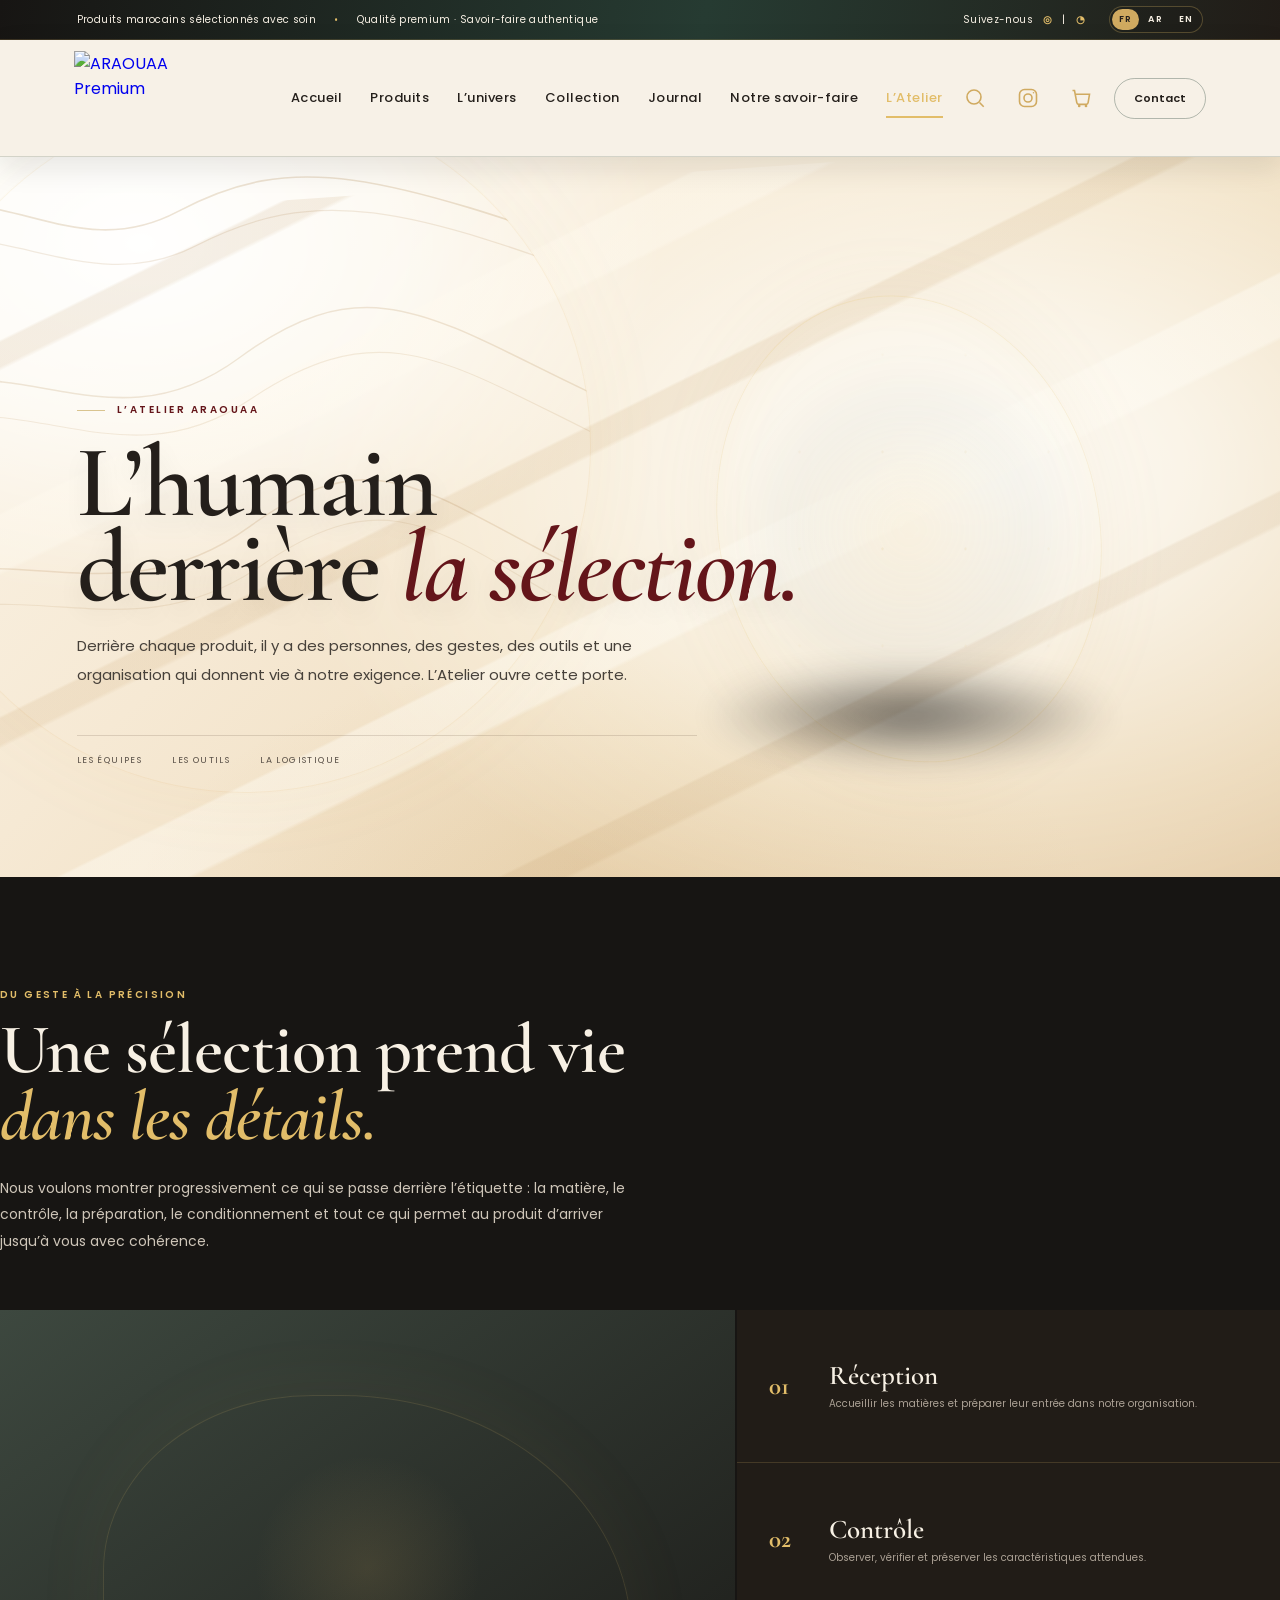
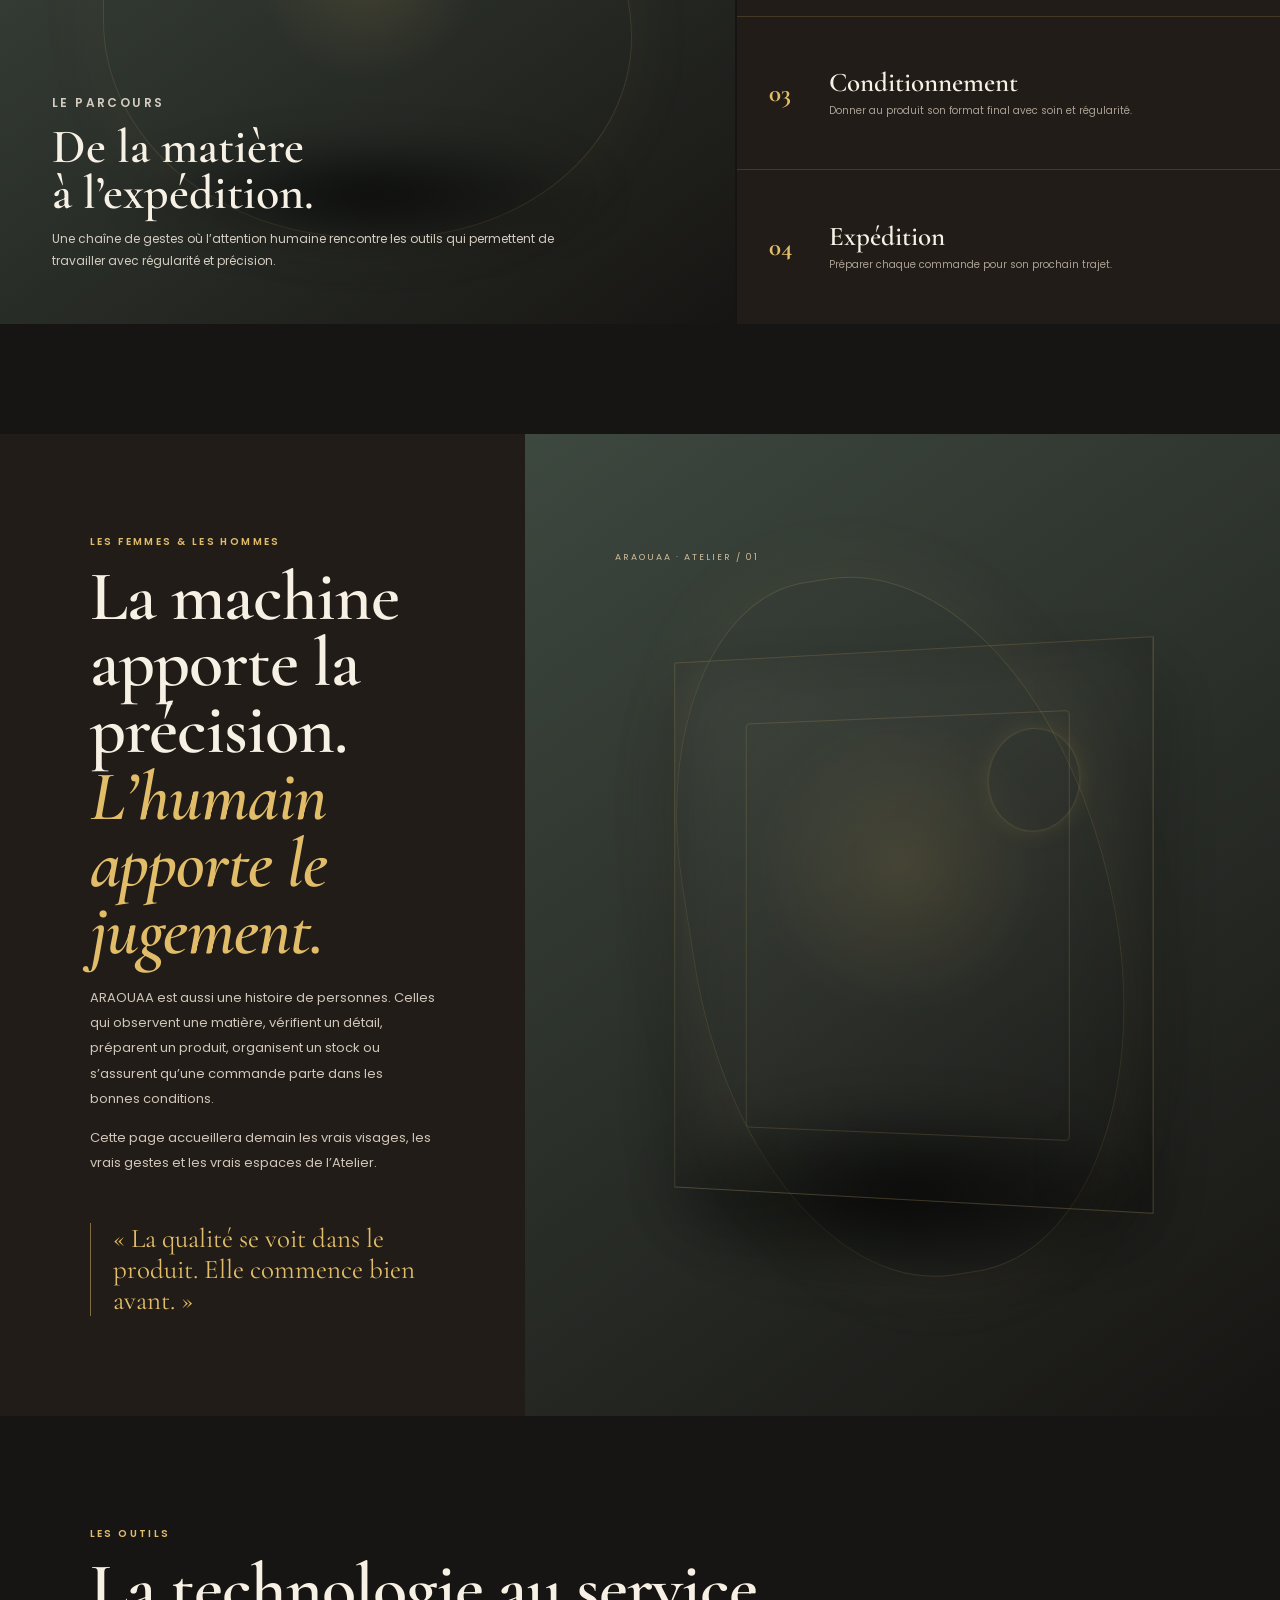
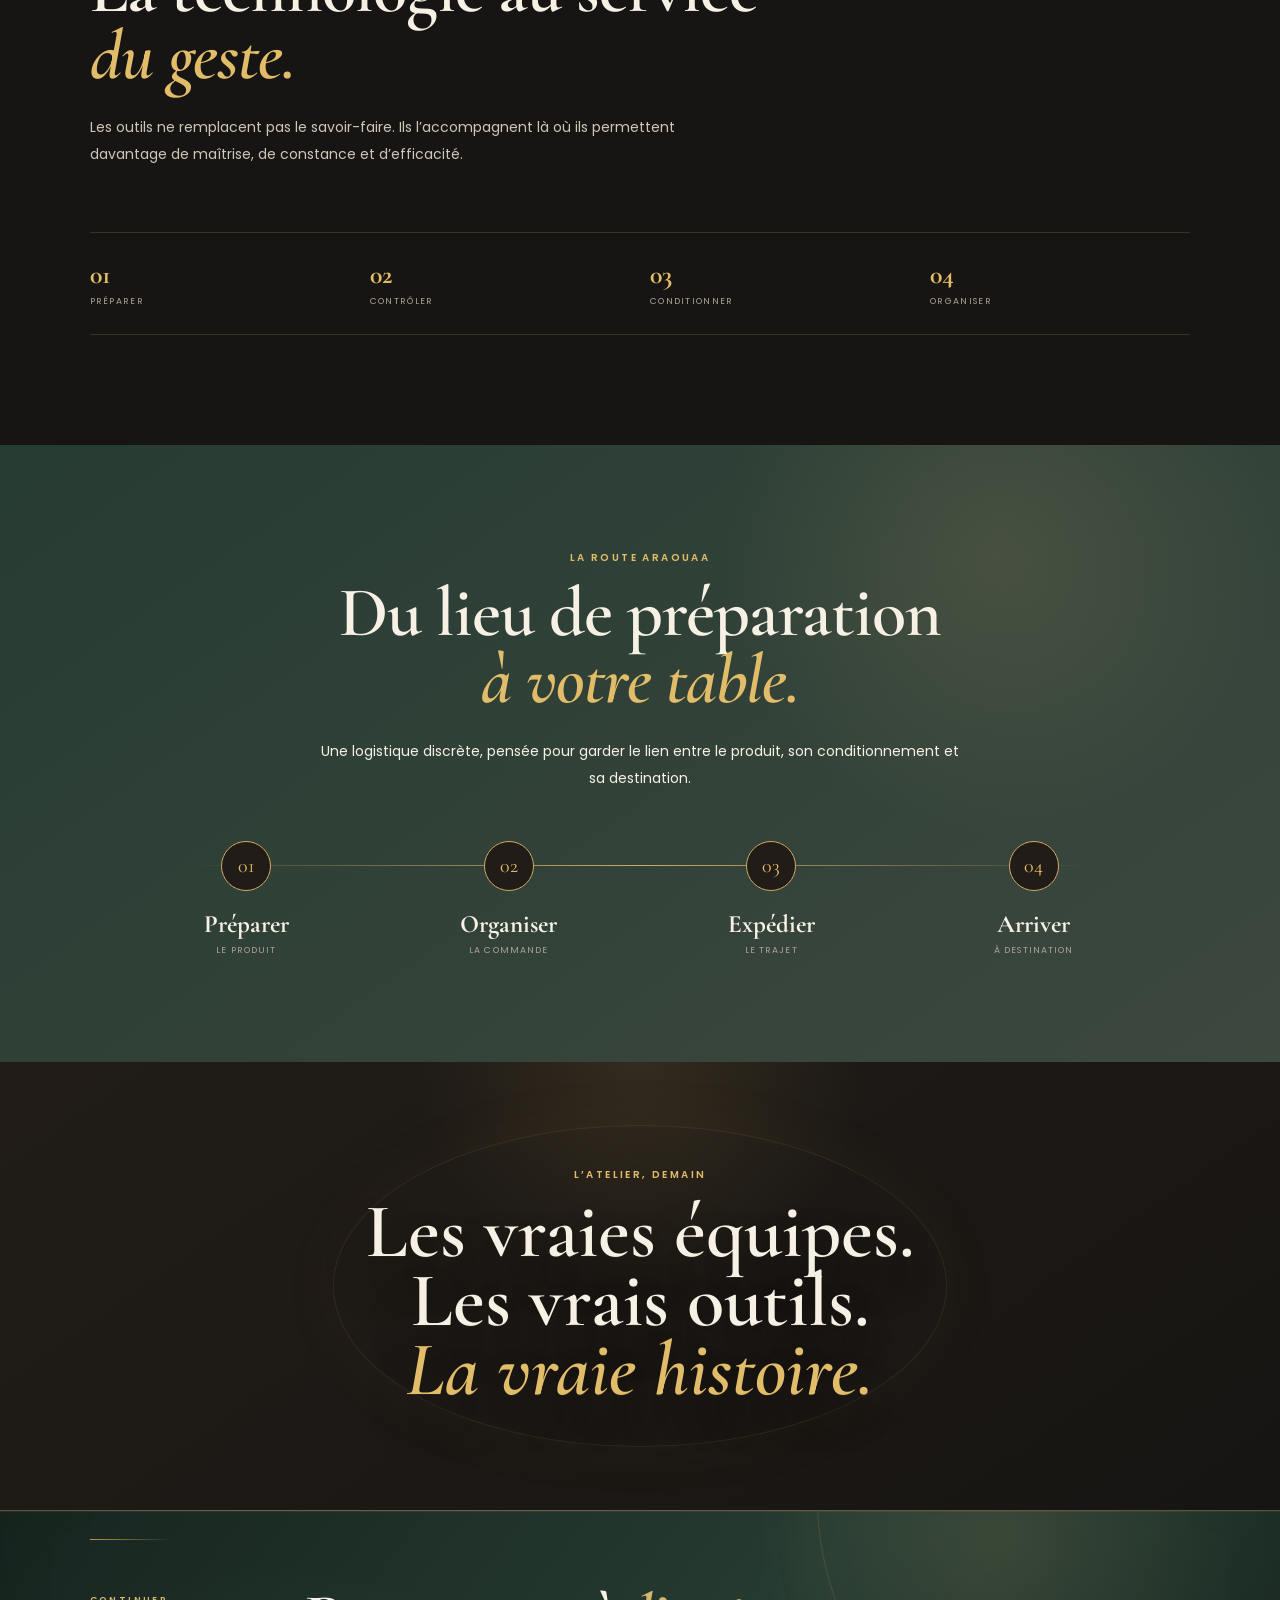
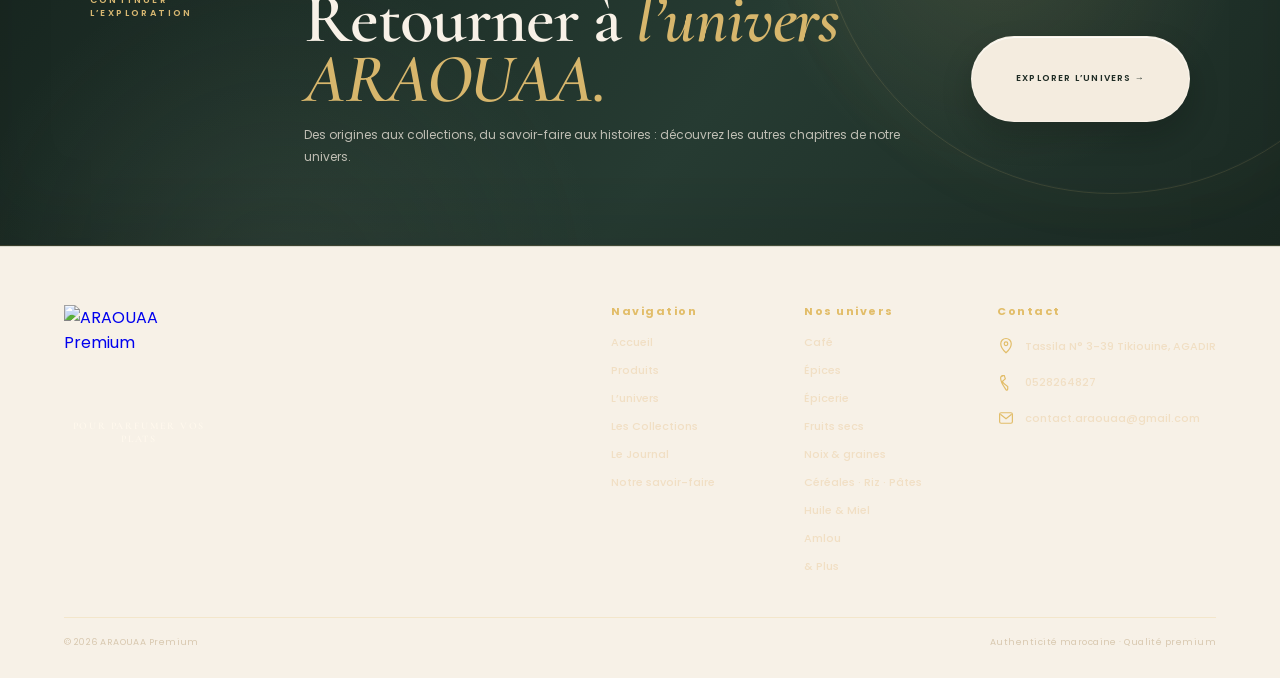
==== commit a225f947: "Remove superseded Atelier contrast stylesheet" ====
--- a/atelier.html
+++ b/atelier.html
@@ -2,7 +2,7 @@
 <html lang="fr">
 <head>
 <meta charset="UTF-8"><meta name="viewport" content="width=device-width, initial-scale=1.0"><meta name="description" content="L’Atelier ARAOUAA — les femmes, les hommes, les gestes, les outils et la logistique derrière notre sélection."><title>L’Atelier | ARAOUAA Premium</title>
-<link rel="preconnect" href="https://fonts.googleapis.com"><link rel="stylesheet" href="https://fonts.googleapis.com/css2?family=Cormorant+Garamond:wght@500;600;700&family=Poppins:wght@300;400;500;600;700&display=swap"><link rel="stylesheet" href="brand-world.css"><link rel="stylesheet" href="atelier.css"><link rel="stylesheet" href="atelier-contrast.css">
+<link rel="preconnect" href="https://fonts.googleapis.com"><link rel="stylesheet" href="https://fonts.googleapis.com/css2?family=Cormorant+Garamond:wght@500;600;700&family=Poppins:wght@300;400;500;600;700&display=swap"><link rel="stylesheet" href="brand-world.css"><link rel="stylesheet" href="atelier.css">
 <link id="araouaa-visual-lock" rel="stylesheet" href="araouaa-visual-lock.css?v=20261002-arrival1">
 </head>
 <body class="world-page world-page--atelier">
--- a/atelier.css
+++ b/atelier.css
@@ -1,46 +1,799 @@
 @import url("brand-world.css");
 
-.world-page--atelier .atelier-process{background:#f5efe4}
-.world-page--atelier .atelier-process-grid{display:grid;grid-template-columns:1.15fr .85fr;gap:2px;margin-top:55px}
-.world-page--atelier .atelier-process-panel{min-height:510px;padding:52px;background:#30483d;color:#f7f0e4;display:flex;flex-direction:column;justify-content:flex-end;position:relative;overflow:hidden}
-.world-page--atelier .atelier-process-panel::before{content:"";position:absolute;inset:0;background:radial-gradient(circle at 70% 35%,rgba(226,189,105,.16),transparent 30%),linear-gradient(135deg,transparent 45%,rgba(255,244,216,.06) 52%,transparent 60%);animation:atelier-light 11s ease-in-out infinite alternate}
-.world-page--atelier .atelier-process-panel>*{position:relative;z-index:1}
-.world-page--atelier .atelier-process-panel h3,.world-page--atelier .atelier-step h3{font-family:"Cormorant Garamond",Georgia,serif;font-weight:600}
-.world-page--atelier .atelier-process-panel h3{font-size:48px;line-height:.95;margin:12px 0}
-.world-page--atelier .atelier-process-panel p{max-width:520px;color:#d4ccc0;font-size:12px;line-height:1.8;margin:0}
-.world-page--atelier .atelier-steps{display:grid;grid-template-rows:repeat(4,1fr);background:#211c17}
-.world-page--atelier .atelier-step{padding:28px 32px;color:#f7f0e4;border-bottom:1px solid rgba(226,189,105,.16);display:grid;grid-template-columns:45px 1fr;gap:15px;align-items:center}
-.world-page--atelier .atelier-step:last-child{border-bottom:0}
-.world-page--atelier .atelier-step b{font-family:"Cormorant Garamond",Georgia,serif;font-size:25px;color:#e2bd69}
-.world-page--atelier .atelier-step h3{font-size:27px;margin:0 0 4px}
-.world-page--atelier .atelier-step p{font-size:10px;line-height:1.65;color:#aaa094;margin:0}
-.world-page--atelier .atelier-human{display:grid;grid-template-columns:.82fr 1.18fr;background:#211c17;color:#f7f0e4}
-.world-page--atelier .atelier-human-copy{padding:100px clamp(40px,7vw,110px);display:flex;flex-direction:column;justify-content:center}
-.world-page--atelier .atelier-human-copy .world-title{margin-bottom:20px}
-.world-page--atelier .atelier-human-copy>p:not(.world-kicker){max-width:510px;color:#cfc6b9;font-size:13px;line-height:1.95}
-.world-page--atelier .atelier-quote{margin-top:35px;padding-left:22px;border-left:1px solid rgba(226,189,105,.5);font-family:"Cormorant Garamond",Georgia,serif;font-size:27px;line-height:1.15;color:#e2bd69}
-.world-page--atelier .atelier-machine{min-height:620px;position:relative;overflow:hidden;background:radial-gradient(circle at 50% 44%,rgba(208,170,96,.14),transparent 22%),linear-gradient(145deg,#3d483f,#171513)}
-.world-page--atelier .atelier-machine::before{content:"";position:absolute;inset:14%;border:1px solid rgba(226,189,105,.17);transform:rotate(-9deg) scaleX(.78);border-radius:42% 58% 48% 52%;box-shadow:0 0 90px rgba(208,170,96,.08);animation:atelier-orbit 24s linear infinite}
-.world-page--atelier .atelier-machine::after{content:"";position:absolute;width:68%;height:20%;left:16%;bottom:13%;border-radius:50%;background:radial-gradient(ellipse,rgba(0,0,0,.72),transparent 70%);filter:blur(18px);animation:atelier-breathe 6s ease-in-out infinite}
-.world-page--atelier .atelier-machine-mark{position:absolute;z-index:1;left:12%;top:12%;font-size:9px;letter-spacing:2px;color:#cdbb9c;text-transform:uppercase}
-.world-page--atelier .atelier-machine-core{position:absolute;z-index:1;inset:22% 18%;border:1px solid rgba(226,189,105,.18);background:linear-gradient(145deg,rgba(255,244,216,.06),rgba(0,0,0,.16));box-shadow:inset 0 0 80px rgba(0,0,0,.25),0 35px 80px rgba(0,0,0,.25);transform:perspective(700px) rotateY(-8deg);animation:atelier-machine 9s ease-in-out infinite}
-.world-page--atelier .atelier-machine-core::before,.world-page--atelier .atelier-machine-core::after{content:"";position:absolute;border:1px solid rgba(226,189,105,.16)}
-.world-page--atelier .atelier-machine-core::before{inset:12% 16%;border-radius:4px}
-.world-page--atelier .atelier-machine-core::after{width:18%;height:18%;right:14%;top:15%;border-radius:50%;box-shadow:0 0 24px rgba(226,189,105,.12)}
-.world-page--atelier .atelier-logistics{padding:105px 0;background:#ded3c3}
-.world-page--atelier .atelier-route{width:min(1050px,86%);margin:50px auto 0;position:relative;display:grid;grid-template-columns:repeat(4,1fr);gap:0}
-.world-page--atelier .atelier-route::before{content:"";position:absolute;top:24px;left:7%;right:7%;height:1px;background:linear-gradient(90deg,transparent,#8d6a32,transparent)}
-.world-page--atelier .atelier-route-step{position:relative;text-align:center}
-.world-page--atelier .atelier-route-dot{width:48px;height:48px;margin:0 auto 18px;border:1px solid #8d6a32;border-radius:50%;display:grid;place-items:center;background:#ded3c3;font-family:"Cormorant Garamond",Georgia,serif;font-size:20px;color:#70552d;position:relative;z-index:1}
-.world-page--atelier .atelier-route-step strong{display:block;font-family:"Cormorant Garamond",Georgia,serif;font-size:25px;margin-bottom:5px}
-.world-page--atelier .atelier-route-step span{display:block;font-size:9px;letter-spacing:1.1px;text-transform:uppercase;color:#746b61}
-.world-page--atelier .atelier-manifesto{padding:105px 6%;text-align:center;background:#30483d;color:#f7f0e4}
-.world-page--atelier .atelier-manifesto h2{max-width:850px;margin:0 auto;font-family:"Cormorant Garamond",Georgia,serif;font-size:clamp(48px,6vw,88px);line-height:.9;font-weight:600}
-.world-page--atelier .atelier-manifesto h2 em{color:#dfbd7a;font-style:italic}
-@keyframes atelier-light{from{transform:translateX(-3%);opacity:.55}to{transform:translateX(3%);opacity:1}}
-@keyframes atelier-orbit{from{transform:rotate(-9deg) scaleX(.78)}to{transform:rotate(351deg) scaleX(.78)}}
-@keyframes atelier-breathe{0%,100%{transform:scale(.95);opacity:.6}50%{transform:scale(1.04);opacity:.9}}
-@keyframes atelier-machine{0%,100%{transform:perspective(700px) rotateY(-8deg) translateY(5px)}50%{transform:perspective(700px) rotateY(-5deg) translateY(-5px)}}
-@media(max-width:900px){.world-page--atelier .atelier-process-grid,.world-page--atelier .atelier-human{grid-template-columns:1fr}.world-page--atelier .atelier-machine{min-height:470px}.world-page--atelier .atelier-route{grid-template-columns:1fr 1fr;gap:38px}.world-page--atelier .atelier-route::before{display:none}}
-@media(max-width:600px){.world-page--atelier .atelier-process-panel{min-height:420px;padding:34px}.world-page--atelier .atelier-process-panel h3{font-size:40px}.world-page--atelier .atelier-step{padding:23px 24px}.world-page--atelier .atelier-human-copy{padding:75px 8%}.world-page--atelier .atelier-machine{min-height:390px}.world-page--atelier .atelier-route{width:88%;grid-template-columns:1fr 1fr}.world-page--atelier .atelier-manifesto{padding:80px 8%}}
-@media(prefers-reduced-motion:reduce){.world-page--atelier .atelier-process-panel::before,.world-page--atelier .atelier-machine::before,.world-page--atelier .atelier-machine::after,.world-page--atelier .atelier-machine-core{animation:none}}
+:root{
+  --atelier-cocoa:#171513;
+  --atelier-panel:#211c17;
+  --atelier-forest:#3d483f;
+  --atelier-forest-deep:#263b32;
+  --atelier-ivory:#f7f0e4;
+  --atelier-muted:#cfc6b9;
+  --atelier-soft:#aaa094;
+  --atelier-gold:#e2bd69;
+  --atelier-gold-deep:#d0aa60;
+  --atelier-gold-soft:#cdbb9c;
+  --atelier-line:rgba(226,189,105,.18);
+  --atelier-cream:#f7f1e7;
+  --atelier-cream-2:#eee5d7;
+  --atelier-cream-ink:#241f1b;
+}
+
+/* L'Atelier uses one coherent material language:
+   forest green, cocoa-black, warm ivory and restrained antique gold. */
+.world-page--atelier{
+  background:var(--atelier-cocoa);
+  color:var(--atelier-ivory);
+  font-family:Poppins,Arial,sans-serif;
+}
+
+.world-page--atelier main{
+  background:var(--atelier-cocoa);
+}
+
+/* Atelier-only chrome: the announcement joins the dark material language,
+   while the navigation and footer become a quiet creamy frame. */
+.world-page--atelier .announcement{
+  background:linear-gradient(100deg,#171513 0%,#263b32 55%,#211c17 100%);
+  color:var(--atelier-ivory);
+  border-bottom-color:rgba(226,189,105,.18);
+}
+.world-page--atelier .announcement .dot{
+  background:var(--atelier-gold);
+}
+.world-page--atelier .announcement-separator,
+.world-page--atelier .announcement-socials a{
+  color:var(--atelier-gold);
+}
+
+.world-page--atelier header.products-header{
+  background:var(--atelier-cream)!important;
+  color:var(--atelier-cream-ink);
+  border-bottom-color:rgba(48,72,61,.18);
+  box-shadow:0 10px 28px rgba(23,21,19,.10);
+}
+.world-page--atelier header.products-header .products-main-nav a{
+  color:var(--atelier-cream-ink);
+}
+.world-page--atelier header.products-header .products-main-nav a:hover,
+.world-page--atelier header.products-header .products-main-nav a.active{
+  color:#6f5228;
+}
+.world-page--atelier header.products-header .products-main-nav a::after{
+  background:linear-gradient(90deg,var(--atelier-gold-deep),var(--atelier-gold));
+}
+.world-page--atelier header.products-header .products-header-contact{
+  color:var(--atelier-cream-ink);
+  border-color:rgba(48,72,61,.35);
+}
+.world-page--atelier header.products-header .products-icon-button{
+  color:var(--atelier-gold-deep)!important;
+}
+.world-page--atelier header.products-header .menu-toggle{
+  color:var(--atelier-cream-ink);
+}
+
+.world-page--atelier .footer{
+  background:var(--atelier-cream)!important;
+  color:var(--atelier-cream-ink)!important;
+  border-top:1px solid rgba(48,72,61,.14);
+}
+.world-page--atelier .footer-brand>p{
+  color:var(--atelier-cream-ink);
+}
+.world-page--atelier .footer-nav strong{
+  color:#6f5228;
+}
+.world-page--atelier .footer-nav a,
+.world-page--atelier .footer-contact>div,
+.world-page--atelier .footer-contact span{
+  color:#4d4a43;
+}
+.world-page--atelier .footer-nav a:hover,
+.world-page--atelier .footer-nav a:focus-visible{
+  color:var(--atelier-forest-deep);
+}
+.world-page--atelier .footer-contact svg{
+  stroke:var(--atelier-gold-deep);
+}
+.world-page--atelier .footer-bottom{
+  color:#756e63;
+  border-top-color:rgba(48,72,61,.18);
+}
+
+/* ---------------- HERO ---------------- */
+.world-page--atelier .world-hero{
+  min-height:720px;
+  position:relative;
+  display:grid;
+  align-items:end;
+  overflow:hidden;
+  isolation:isolate;
+  background:
+    radial-gradient(circle at 72% 22%,rgba(226,189,105,.10),transparent 28%),
+    radial-gradient(circle at 18% 82%,rgba(82,107,89,.13),transparent 28%),
+    linear-gradient(145deg,var(--atelier-forest) 0%,var(--atelier-cocoa) 78%);
+  color:var(--atelier-ivory);
+}
+
+.world-page--atelier .world-hero-media{
+  opacity:.13;
+  filter:grayscale(.3) saturate(.55) contrast(1.05);
+  mix-blend-mode:screen;
+}
+
+.world-page--atelier .world-hero-media::after{
+  background:
+    linear-gradient(90deg,rgba(23,21,19,.98),rgba(23,21,19,.78) 46%,rgba(61,72,63,.20) 78%,rgba(23,21,19,.06)),
+    linear-gradient(180deg,rgba(226,189,105,.05),transparent 52%,rgba(0,0,0,.35));
+}
+
+.world-page--atelier .world-hero::before{
+  content:"";
+  position:absolute;
+  inset:0;
+  z-index:1;
+  pointer-events:none;
+  background:
+    radial-gradient(ellipse at 72% 28%,rgba(208,170,96,.14),transparent 25%),
+    linear-gradient(125deg,transparent 42%,rgba(255,244,216,.055) 52%,transparent 62%);
+}
+
+.world-page--atelier .world-hero::after{
+  content:"";
+  position:absolute;
+  right:-10%;
+  top:-20%;
+  width:54vw;
+  height:54vw;
+  min-width:420px;
+  min-height:420px;
+  border:1px solid rgba(226,189,105,.12);
+  border-radius:50%;
+  box-shadow:0 0 90px rgba(208,170,96,.05);
+  pointer-events:none;
+}
+
+.world-page--atelier .world-hero-content{
+  position:relative;
+  z-index:3;
+}
+
+.world-page--atelier .world-eyebrow{
+  color:var(--atelier-gold);
+}
+
+.world-page--atelier .world-hero h1{
+  color:var(--atelier-ivory);
+  font-family:"Cormorant Garamond",Georgia,serif;
+  text-shadow:0 22px 48px rgba(0,0,0,.28),0 1px 0 rgba(255,255,255,.04);
+}
+
+.world-page--atelier .world-hero h1 em{
+  color:var(--atelier-gold);
+}
+
+.world-page--atelier .world-hero-lead{
+  color:rgba(247,240,228,.78);
+}
+
+.world-page--atelier .world-hero-meta{
+  border-top-color:var(--atelier-line);
+  color:var(--atelier-gold-soft);
+}
+
+/* Keep the Atelier object treatment close to the machine panel. */
+.world-page--atelier .world-stage::before{
+  border-color:rgba(226,189,105,.17);
+  box-shadow:0 0 90px rgba(208,170,96,.08),inset 0 0 60px rgba(208,170,96,.035);
+}
+
+.world-page--atelier .world-stage::after{
+  background:radial-gradient(ellipse,rgba(0,0,0,.72),transparent 68%);
+}
+
+.world-page--atelier .world-stage-art::before{
+  background:radial-gradient(circle,rgba(226,189,105,.12),rgba(48,72,61,.04) 48%,transparent 72%);
+}
+
+.world-page--atelier .world-stage-art img{
+  filter:
+    drop-shadow(0 9px 10px rgba(0,0,0,.22))
+    drop-shadow(0 32px 28px rgba(0,0,0,.30))
+    drop-shadow(0 4px 11px rgba(223,189,122,.10));
+}
+
+/* ---------------- SHARED DARK SECTIONS ---------------- */
+.world-page--atelier .world-section{
+  width:min(1180px,86%);
+  margin:0 auto;
+  padding:110px 0;
+  background:
+    radial-gradient(circle at 84% 12%,rgba(82,107,89,.09),transparent 24%),
+    linear-gradient(145deg,#171513,#211c17);
+  color:var(--atelier-ivory);
+}
+
+.world-page--atelier .world-kicker{
+  color:var(--atelier-gold);
+  font-family:Poppins,Arial,sans-serif;
+  font-size:10px;
+  letter-spacing:2.4px;
+  font-weight:600;
+}
+
+.world-page--atelier .world-title{
+  color:var(--atelier-ivory);
+  font-family:"Cormorant Garamond",Georgia,serif;
+}
+
+.world-page--atelier .world-title em{
+  color:var(--atelier-gold);
+}
+
+.world-page--atelier .world-intro{
+  color:var(--atelier-muted);
+}
+
+.world-page--atelier .world-mapline{
+  border-top-color:var(--atelier-line);
+  border-bottom-color:var(--atelier-line);
+}
+
+.world-page--atelier .world-mapline strong{
+  color:var(--atelier-gold);
+  font-family:"Cormorant Garamond",Georgia,serif;
+}
+
+.world-page--atelier .world-mapline span{
+  color:var(--atelier-soft);
+}
+
+/* ---------------- PROCESS ---------------- */
+.world-page--atelier .atelier-process{
+  width:100%;
+  margin:0;
+  background:var(--atelier-cocoa);
+}
+
+.world-page--atelier .atelier-process-grid{
+  display:grid;
+  grid-template-columns:1.15fr .85fr;
+  gap:2px;
+  margin-top:55px;
+}
+
+.world-page--atelier .atelier-process-panel{
+  min-height:510px;
+  padding:52px;
+  background:
+    radial-gradient(circle at 50% 42%,rgba(208,170,96,.14),transparent 22%),
+    linear-gradient(145deg,var(--atelier-forest),var(--atelier-cocoa));
+  color:var(--atelier-ivory);
+  display:flex;
+  flex-direction:column;
+  justify-content:flex-end;
+  position:relative;
+  overflow:hidden;
+}
+
+.world-page--atelier .atelier-process-panel::before{
+  content:"";
+  position:absolute;
+  inset:14%;
+  border:1px solid rgba(226,189,105,.14);
+  border-radius:42% 58% 48% 52%;
+  box-shadow:0 0 80px rgba(208,170,96,.055);
+  animation:atelier-orbit 24s linear infinite;
+}
+
+.world-page--atelier .atelier-process-panel::after{
+  content:"";
+  position:absolute;
+  width:68%;
+  height:20%;
+  left:16%;
+  bottom:11%;
+  border-radius:50%;
+  background:radial-gradient(ellipse,rgba(0,0,0,.68),transparent 70%);
+  filter:blur(18px);
+  animation:atelier-breathe 6s ease-in-out infinite;
+}
+
+.world-page--atelier .atelier-process-panel>*{
+  position:relative;
+  z-index:1;
+}
+
+.world-page--atelier .atelier-process-panel h3,
+.world-page--atelier .atelier-step h3{
+  font-family:"Cormorant Garamond",Georgia,serif;
+  font-weight:600;
+}
+
+.world-page--atelier .atelier-process-panel h3{
+  font-size:48px;
+  line-height:.95;
+  margin:12px 0;
+  color:var(--atelier-ivory);
+}
+
+.world-page--atelier .atelier-process-panel p{
+  max-width:520px;
+  color:#d4ccc0;
+  font-size:12px;
+  line-height:1.8;
+  margin:0;
+}
+
+.world-page--atelier .atelier-steps{
+  display:grid;
+  grid-template-rows:repeat(4,1fr);
+  background:var(--atelier-panel);
+}
+
+.world-page--atelier .atelier-step{
+  padding:28px 32px;
+  color:var(--atelier-ivory);
+  border-bottom:1px solid var(--atelier-line);
+  display:grid;
+  grid-template-columns:45px 1fr;
+  gap:15px;
+  align-items:center;
+}
+
+.world-page--atelier .atelier-step:last-child{
+  border-bottom:0;
+}
+
+.world-page--atelier .atelier-step b{
+  font-family:"Cormorant Garamond",Georgia,serif;
+  font-size:25px;
+  color:var(--atelier-gold);
+}
+
+.world-page--atelier .atelier-step h3{
+  font-size:27px;
+  margin:0 0 4px;
+  color:var(--atelier-ivory);
+}
+
+.world-page--atelier .atelier-step p{
+  font-size:10px;
+  line-height:1.65;
+  color:var(--atelier-soft);
+  margin:0;
+}
+
+/* ---------------- HUMAN / MACHINE — REFERENCE TREATMENT ---------------- */
+.world-page--atelier .atelier-human{
+  display:grid;
+  grid-template-columns:.82fr 1.18fr;
+  background:var(--atelier-panel);
+  color:var(--atelier-ivory);
+}
+
+.world-page--atelier .atelier-human-copy{
+  padding:100px clamp(40px,7vw,110px);
+  display:flex;
+  flex-direction:column;
+  justify-content:center;
+  background:var(--atelier-panel);
+}
+
+.world-page--atelier .atelier-human-copy .world-title{
+  margin-bottom:20px;
+}
+
+.world-page--atelier .atelier-human-copy>p:not(.world-kicker){
+  max-width:510px;
+  color:var(--atelier-muted);
+  font-size:13px;
+  line-height:1.95;
+}
+
+.world-page--atelier .atelier-quote{
+  margin-top:35px;
+  padding-left:22px;
+  border-left:1px solid rgba(226,189,105,.5);
+  font-family:"Cormorant Garamond",Georgia,serif;
+  font-size:27px;
+  line-height:1.15;
+  color:var(--atelier-gold);
+}
+
+.world-page--atelier .atelier-machine{
+  min-height:620px;
+  position:relative;
+  overflow:hidden;
+  background:
+    radial-gradient(circle at 50% 44%,rgba(208,170,96,.14),transparent 22%),
+    linear-gradient(145deg,var(--atelier-forest),var(--atelier-cocoa));
+}
+
+.world-page--atelier .atelier-machine::before{
+  content:"";
+  position:absolute;
+  inset:14%;
+  border:1px solid rgba(226,189,105,.17);
+  transform:rotate(-9deg) scaleX(.78);
+  border-radius:42% 58% 48% 52%;
+  box-shadow:0 0 90px rgba(208,170,96,.08);
+  animation:atelier-orbit 24s linear infinite;
+}
+
+.world-page--atelier .atelier-machine::after{
+  content:"";
+  position:absolute;
+  width:68%;
+  height:20%;
+  left:16%;
+  bottom:13%;
+  border-radius:50%;
+  background:radial-gradient(ellipse,rgba(0,0,0,.72),transparent 70%);
+  filter:blur(18px);
+  animation:atelier-breathe 6s ease-in-out infinite;
+}
+
+.world-page--atelier .atelier-machine-mark{
+  position:absolute;
+  z-index:1;
+  left:12%;
+  top:12%;
+  font-size:9px;
+  letter-spacing:2px;
+  color:var(--atelier-gold-soft);
+  text-transform:uppercase;
+}
+
+.world-page--atelier .atelier-machine-core{
+  position:absolute;
+  z-index:1;
+  inset:22% 18%;
+  border:1px solid rgba(226,189,105,.18);
+  background:linear-gradient(145deg,rgba(255,244,216,.06),rgba(0,0,0,.16));
+  box-shadow:inset 0 0 80px rgba(0,0,0,.25),0 35px 80px rgba(0,0,0,.25);
+  transform:perspective(700px) rotateY(-8deg);
+  animation:atelier-machine 9s ease-in-out infinite;
+}
+
+.world-page--atelier .atelier-machine-core::before,
+.world-page--atelier .atelier-machine-core::after{
+  content:"";
+  position:absolute;
+  border:1px solid rgba(226,189,105,.16);
+}
+
+.world-page--atelier .atelier-machine-core::before{
+  inset:12% 16%;
+  border-radius:4px;
+}
+
+.world-page--atelier .atelier-machine-core::after{
+  width:18%;
+  height:18%;
+  right:14%;
+  top:15%;
+  border-radius:50%;
+  box-shadow:0 0 24px rgba(226,189,105,.12);
+}
+
+/* ---------------- TOOLS / LOGISTICS ---------------- */
+.world-page--atelier .world-section{background:var(--atelier-cocoa)}
+
+.world-page--atelier .atelier-logistics{
+  width:100%;
+  margin:0;
+  padding:105px 0;
+  background:
+    radial-gradient(circle at 78% 18%,rgba(223,189,122,.12),transparent 25%),
+    linear-gradient(145deg,#263b32,#3d483f);
+  color:var(--atelier-ivory);
+}
+
+.world-page--atelier .atelier-logistics .world-kicker,
+.world-page--atelier .atelier-logistics .world-title,
+.world-page--atelier .atelier-logistics .world-intro{
+  color:var(--atelier-ivory);
+}
+
+.world-page--atelier .atelier-logistics .world-kicker{
+  color:var(--atelier-gold);
+}
+
+.world-page--atelier .atelier-logistics .world-title em{
+  color:var(--atelier-gold);
+}
+
+.world-page--atelier .atelier-route{
+  width:min(1050px,86%);
+  margin:50px auto 0;
+  position:relative;
+  display:grid;
+  grid-template-columns:repeat(4,1fr);
+  gap:0;
+}
+
+.world-page--atelier .atelier-route::before{
+  content:"";
+  position:absolute;
+  top:24px;
+  left:7%;
+  right:7%;
+  height:1px;
+  background:linear-gradient(90deg,transparent,var(--atelier-gold-deep),transparent);
+}
+
+.world-page--atelier .atelier-route-step{
+  position:relative;
+  text-align:center;
+  color:var(--atelier-ivory);
+}
+
+.world-page--atelier .atelier-route-dot{
+  width:48px;
+  height:48px;
+  margin:0 auto 18px;
+  border:1px solid var(--atelier-gold-deep);
+  border-radius:50%;
+  display:grid;
+  place-items:center;
+  background:var(--atelier-panel);
+  font-family:"Cormorant Garamond",Georgia,serif;
+  font-size:20px;
+  color:var(--atelier-gold);
+  position:relative;
+  z-index:1;
+}
+
+.world-page--atelier .atelier-route-step strong{
+  display:block;
+  font-family:"Cormorant Garamond",Georgia,serif;
+  font-size:25px;
+  margin-bottom:5px;
+  color:var(--atelier-ivory);
+}
+
+.world-page--atelier .atelier-route-step span{
+  display:block;
+  font-size:9px;
+  letter-spacing:1.1px;
+  text-transform:uppercase;
+  color:var(--atelier-soft);
+}
+
+/* ---------------- MANIFESTO ---------------- */
+.world-page--atelier .atelier-manifesto{
+  padding:105px 6%;
+  text-align:center;
+  position:relative;
+  overflow:hidden;
+  background:
+    radial-gradient(circle at 50% 0,rgba(208,170,96,.12),transparent 29%),
+    linear-gradient(145deg,#211c17,#171513);
+  color:var(--atelier-ivory);
+}
+
+.world-page--atelier .atelier-manifesto::before{
+  content:"";
+  position:absolute;
+  inset:14% 26%;
+  border:1px solid rgba(226,189,105,.10);
+  border-radius:50%;
+  box-shadow:0 0 70px rgba(208,170,96,.045);
+  pointer-events:none;
+}
+
+.world-page--atelier .atelier-manifesto .world-kicker,
+.world-page--atelier .atelier-manifesto h2{
+  position:relative;
+  z-index:1;
+}
+
+.world-page--atelier .atelier-manifesto .world-kicker{
+  color:var(--atelier-gold);
+}
+
+.world-page--atelier .atelier-manifesto h2{
+  max-width:850px;
+  margin:0 auto;
+  color:var(--atelier-ivory);
+  font-family:"Cormorant Garamond",Georgia,serif;
+  font-size:clamp(48px,6vw,88px);
+  line-height:.9;
+  font-weight:600;
+  text-shadow:0 24px 52px rgba(0,0,0,.28),0 1px 0 rgba(255,255,255,.04);
+}
+
+.world-page--atelier .atelier-manifesto h2 em{
+  color:var(--atelier-gold);
+  font-style:italic;
+}
+
+/* ---------------- CLOSING CTA ---------------- */
+.world-page--atelier .world-cta,
+.world-page--atelier .sf-closing{
+  position:relative;
+  isolation:isolate;
+  display:grid;
+  grid-template-columns:minmax(150px,.38fr) minmax(0,1.45fr) minmax(190px,.52fr);
+  grid-template-rows:auto auto;
+  column-gap:54px;
+  row-gap:14px;
+  align-items:center;
+  padding:78px 7% 76px;
+  background:
+    radial-gradient(circle at 78% 8%,rgba(223,189,122,.12),transparent 23%),
+    radial-gradient(circle at 22% 112%,rgba(113,128,110,.12),transparent 30%),
+    linear-gradient(145deg,var(--atelier-forest),var(--atelier-cocoa));
+  color:var(--atelier-ivory);
+  text-align:left;
+  border-top:1px solid rgba(208,170,96,.28);
+  border-bottom:1px solid rgba(208,170,96,.14);
+  box-shadow:inset 0 1px 0 rgba(255,255,255,.04),inset 0 -34px 64px rgba(0,0,0,.08);
+  overflow:hidden;
+}
+
+.world-page--atelier .world-cta .world-kicker,
+.world-page--atelier .sf-closing .sf-eyebrow{
+  grid-column:1;
+  grid-row:1;
+  align-self:start;
+  margin:5px 0 0;
+  color:var(--atelier-gold);
+  font-family:Poppins,Arial,sans-serif;
+  font-size:9px;
+  line-height:1.45;
+  letter-spacing:2.4px;
+  font-weight:600;
+  text-transform:uppercase;
+}
+
+.world-page--atelier .world-cta .world-title,
+.world-page--atelier .sf-closing h2{
+  grid-column:2;
+  grid-row:1;
+  align-self:center;
+  margin:0;
+  max-width:720px;
+  color:var(--atelier-ivory);
+  font-family:"Cormorant Garamond",Georgia,serif;
+  font-size:clamp(48px,5.4vw,78px);
+  line-height:.88;
+  font-weight:600;
+  letter-spacing:-1.2px;
+}
+
+.world-page--atelier .world-cta .world-title em,
+.world-page--atelier .sf-closing h2 em{
+  color:var(--atelier-gold);
+  font-style:italic;
+}
+
+.world-page--atelier .world-cta > p:not(.world-kicker){
+  grid-column:2;
+  grid-row:2;
+  max-width:610px;
+  margin:0;
+  color:rgba(247,240,228,.72);
+  font-family:Poppins,Arial,sans-serif;
+  font-size:12px;
+  line-height:1.85;
+}
+
+.world-page--atelier .world-cta .world-button,
+.world-page--atelier .sf-closing .sf-button{
+  grid-column:3;
+  grid-row:1 / span 2;
+  justify-self:stretch;
+  align-self:center;
+  display:inline-flex;
+  align-items:center;
+  justify-content:center;
+  gap:15px;
+  min-height:54px;
+  padding:15px 24px;
+  border:1px solid rgba(248,241,231,.86);
+  border-radius:999px;
+  background:var(--atelier-ivory);
+  color:var(--atelier-cocoa);
+  font-family:Poppins,Arial,sans-serif;
+  font-size:9px;
+  font-weight:600;
+  letter-spacing:1.2px;
+  text-transform:uppercase;
+  box-shadow:0 14px 30px rgba(7,13,10,.22),inset 0 1px 0 rgba(255,255,255,.8);
+  transition:transform .35s cubic-bezier(.2,.75,.2,1),background .35s ease,color .35s ease,border-color .35s ease,box-shadow .35s ease;
+}
+
+.world-page--atelier .world-cta .world-button:hover,
+.world-page--atelier .world-cta .world-button:focus-visible,
+.world-page--atelier .sf-closing .sf-button:hover,
+.world-page--atelier .sf-closing .sf-button:focus-visible{
+  background:var(--atelier-gold);
+  border-color:var(--atelier-gold);
+  color:var(--atelier-cocoa);
+  transform:translateY(-3px);
+  box-shadow:0 20px 38px rgba(7,13,10,.28),0 0 0 1px rgba(223,189,122,.15);
+  outline:none;
+}
+
+@keyframes atelier-orbit{
+  from{transform:rotate(-9deg) scaleX(.78)}
+  to{transform:rotate(351deg) scaleX(.78)}
+}
+
+@keyframes atelier-breathe{
+  0%,100%{transform:scale(.95);opacity:.6}
+  50%{transform:scale(1.04);opacity:.9}
+}
+
+@keyframes atelier-machine{
+  0%,100%{transform:perspective(700px) rotateY(-8deg) translateY(5px)}
+  50%{transform:perspective(700px) rotateY(-5deg) translateY(-5px)}
+}
+
+@media(max-width:900px){
+  .world-page--atelier .world-hero{min-height:650px}
+  .world-page--atelier .atelier-process-grid,
+  .world-page--atelier .atelier-human{grid-template-columns:1fr}
+  .world-page--atelier .atelier-machine{min-height:470px}
+  .world-page--atelier .atelier-route{grid-template-columns:1fr 1fr;gap:38px}
+  .world-page--atelier .atelier-route::before{display:none}
+  .world-page--atelier .world-cta,
+  .world-page--atelier .sf-closing{
+    grid-template-columns:1fr;
+    grid-template-rows:auto;
+    gap:16px;
+    padding:62px 7% 58px;
+  }
+  .world-page--atelier .world-cta .world-kicker,
+  .world-page--atelier .sf-closing .sf-eyebrow,
+  .world-page--atelier .world-cta .world-title,
+  .world-page--atelier .sf-closing h2,
+  .world-page--atelier .world-cta > p:not(.world-kicker),
+  .world-page--atelier .world-cta .world-button,
+  .world-page--atelier .sf-closing .sf-button{
+    grid-column:1;
+    grid-row:auto;
+  }
+  .world-page--atelier .world-cta .world-title,
+  .world-page--atelier .sf-closing h2{
+    font-size:clamp(44px,12vw,64px);
+    line-height:.9;
+  }
+  .world-page--atelier .world-cta .world-button,
+  .world-page--atelier .sf-closing .sf-button{
+    justify-self:start;
+    width:auto;
+    min-width:210px;
+  }
+}
+
+@media(max-width:600px){
+  .world-page--atelier .world-section{width:88%;padding:75px 0}
+  .world-page--atelier .world-hero-content{width:88%;padding:90px 0 75px}
+  .world-page--atelier .world-hero h1{font-size:64px}
+  .world-page--atelier .world-stage{right:-14%;width:86vw;height:440px;opacity:.34}
+  .world-page--atelier .atelier-process-panel{min-height:420px;padding:34px}
+  .world-page--atelier .atelier-process-panel h3{font-size:40px}
+  .world-page--atelier .atelier-step{padding:23px 24px}
+  .world-page--atelier .atelier-human-copy{padding:75px 8%}
+  .world-page--atelier .atelier-machine{min-height:390px}
+  .world-page--atelier .atelier-route{width:88%;grid-template-columns:1fr 1fr}
+  .world-page--atelier .atelier-manifesto{padding:80px 8%}
+  .world-page--atelier .world-cta,
+  .world-page--atelier .sf-closing{padding:52px 6% 50px}
+  .world-page--atelier .world-cta .world-kicker,
+  .world-page--atelier .sf-closing .sf-eyebrow{font-size:8px;letter-spacing:2px}
+  .world-page--atelier .world-cta .world-button,
+  .world-page--atelier .sf-closing .sf-button{width:100%;min-width:0}
+}
+
+@media(prefers-reduced-motion:reduce){
+  .world-page--atelier .atelier-process-panel::before,
+  .world-page--atelier .atelier-process-panel::after,
+  .world-page--atelier .atelier-machine::before,
+  .world-page--atelier .atelier-machine::after,
+  .world-page--atelier .atelier-machine-core{
+    animation:none;
+  }
+}
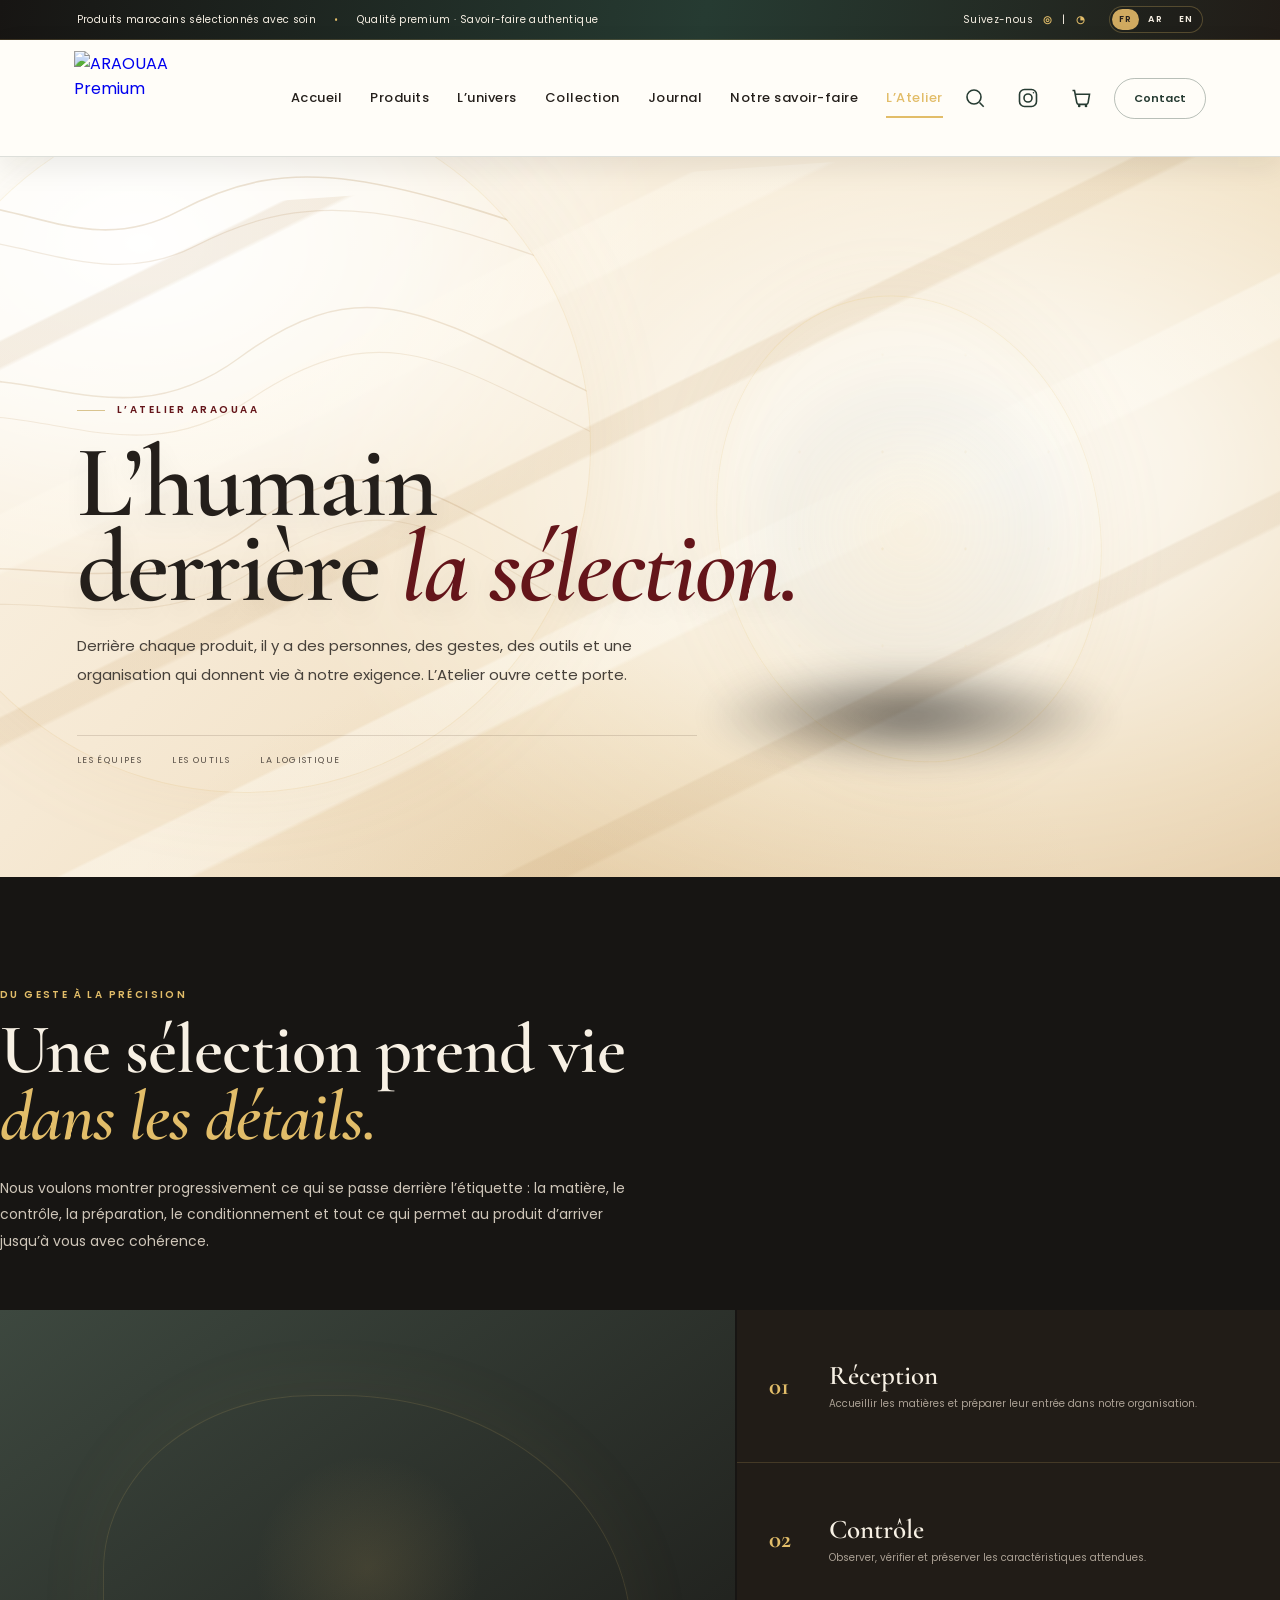
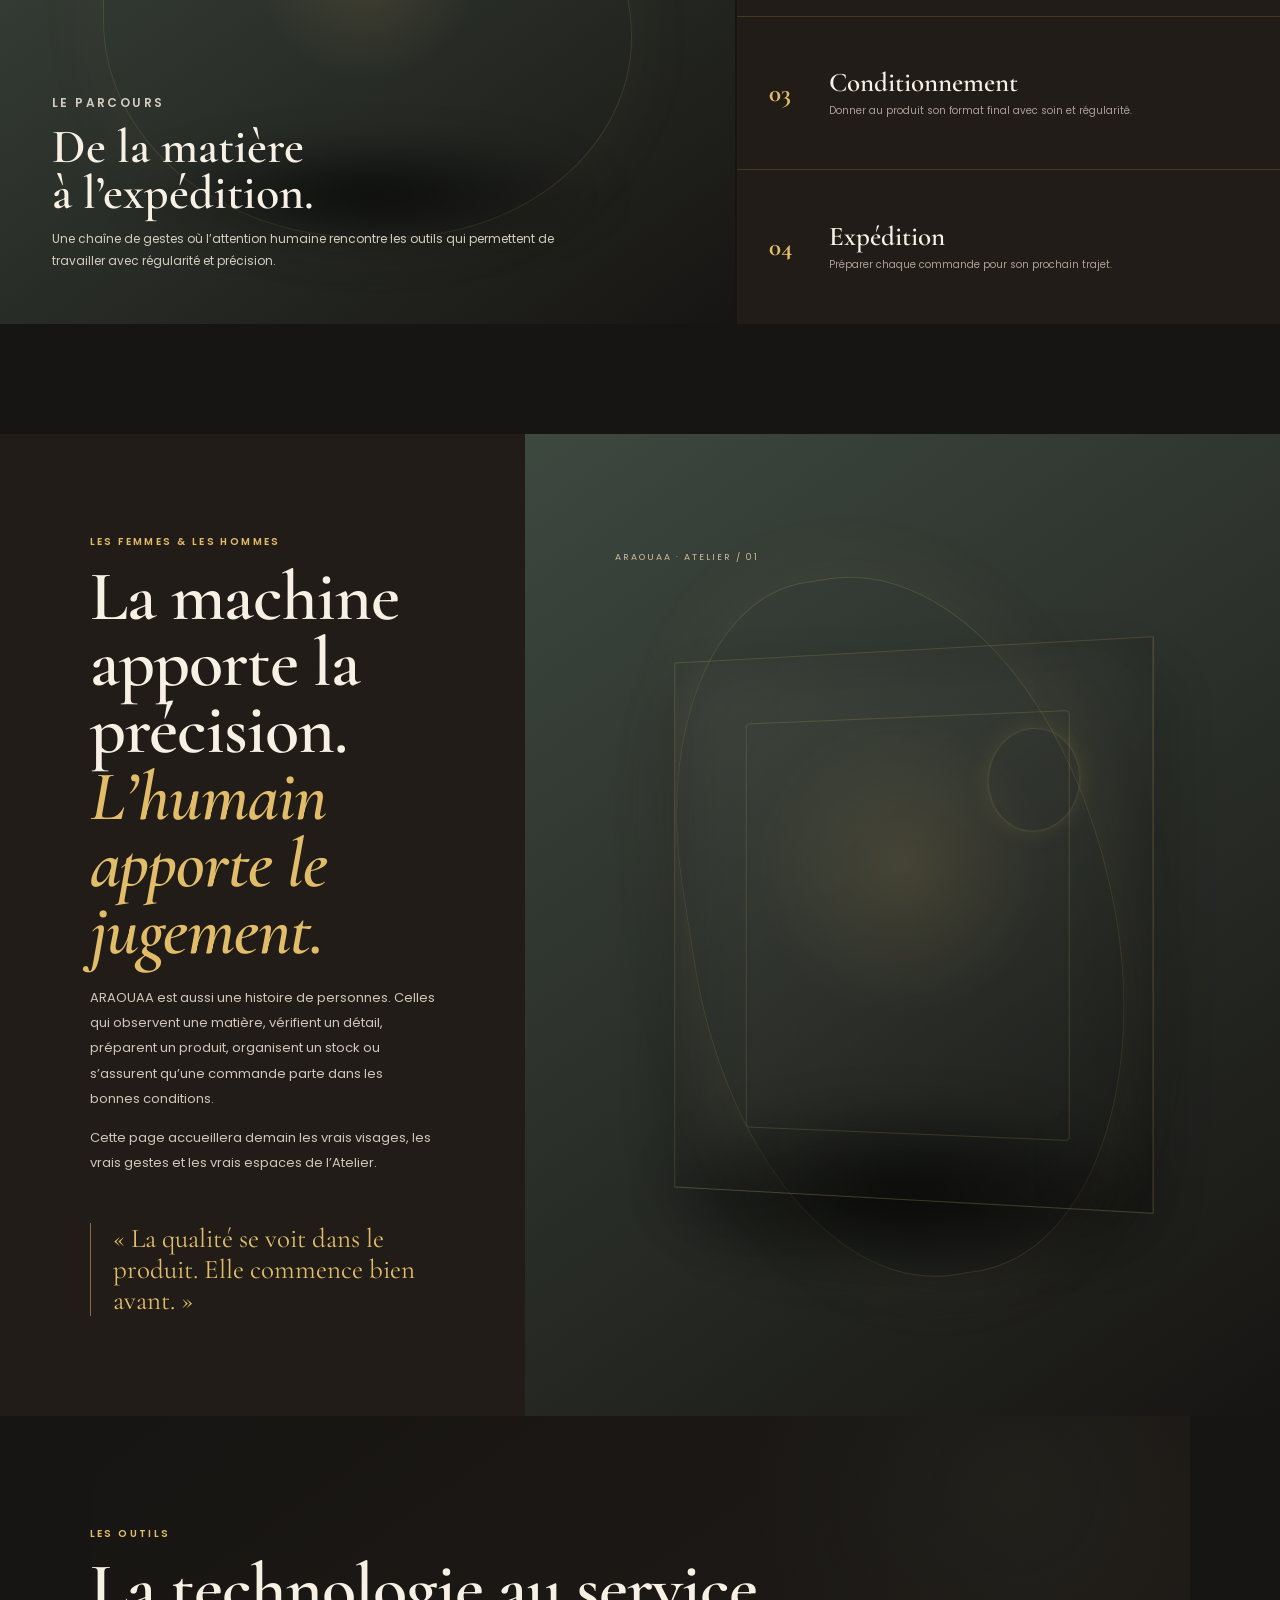
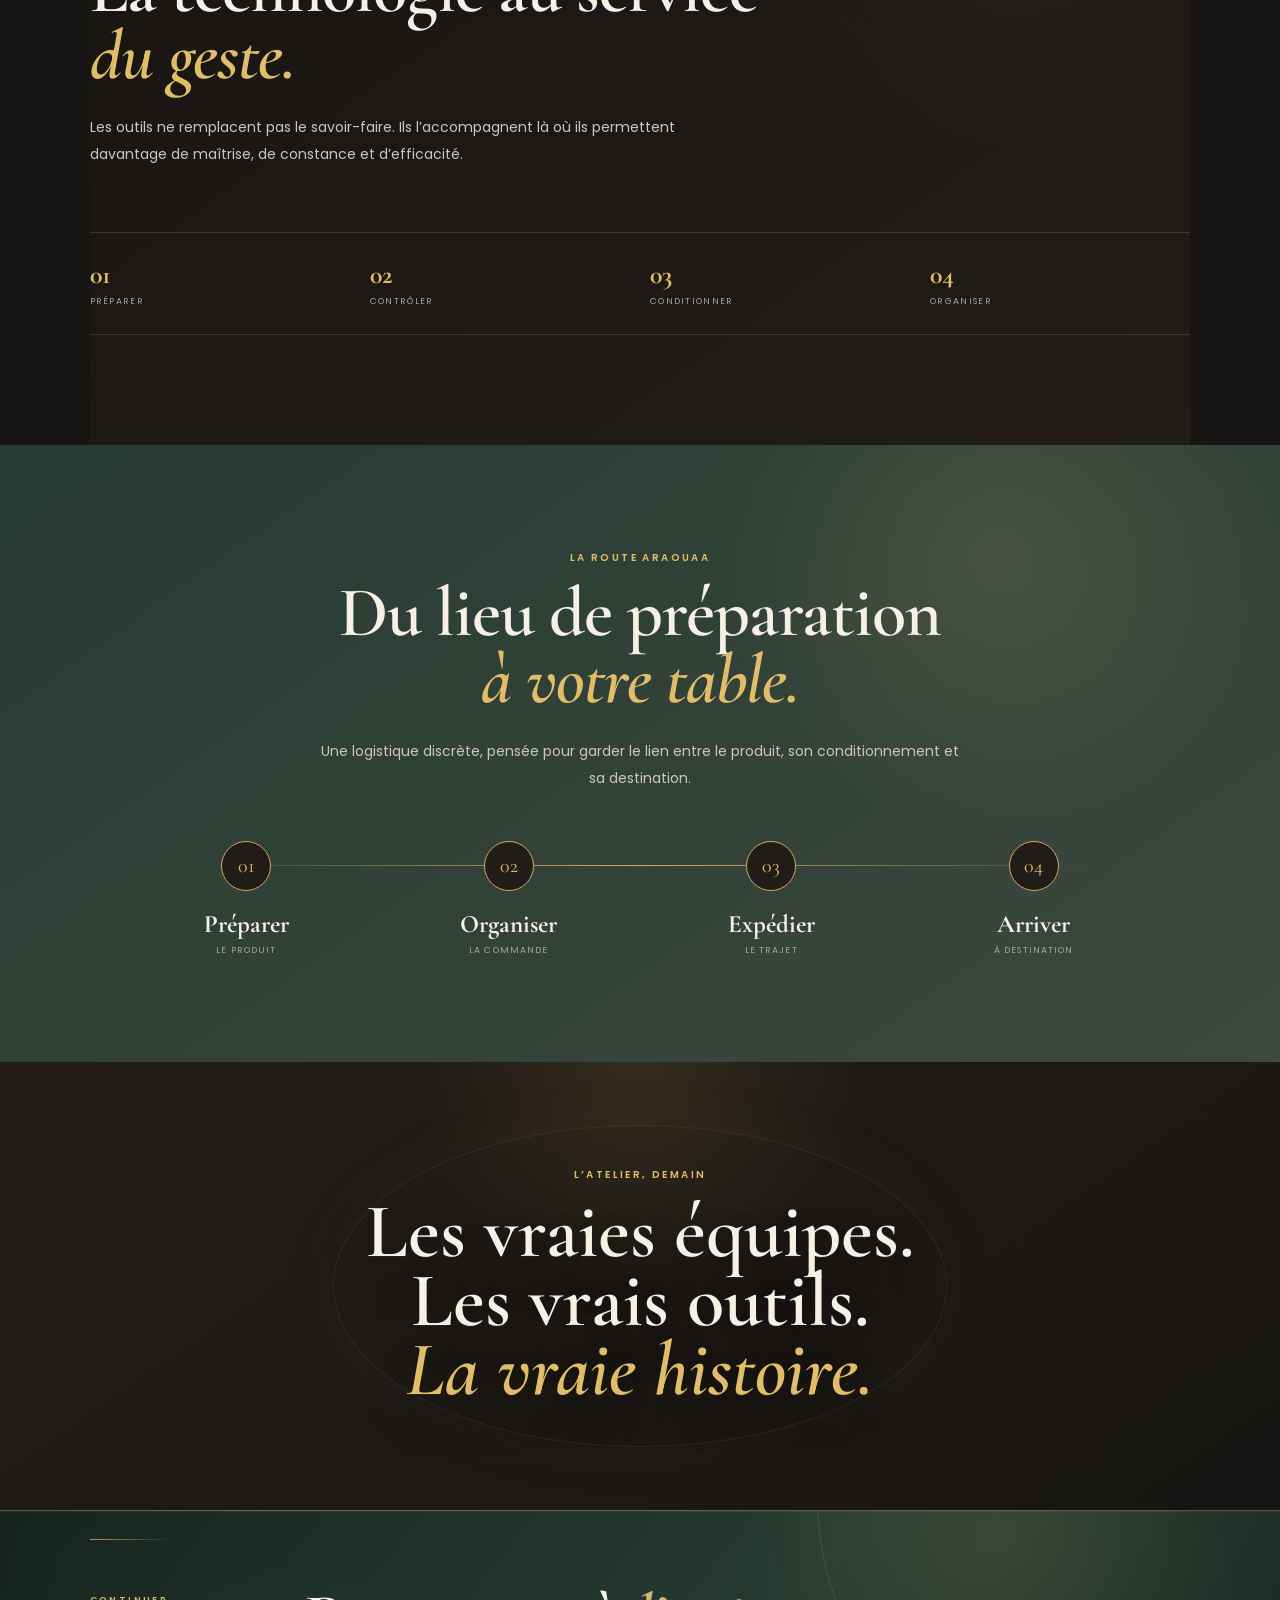
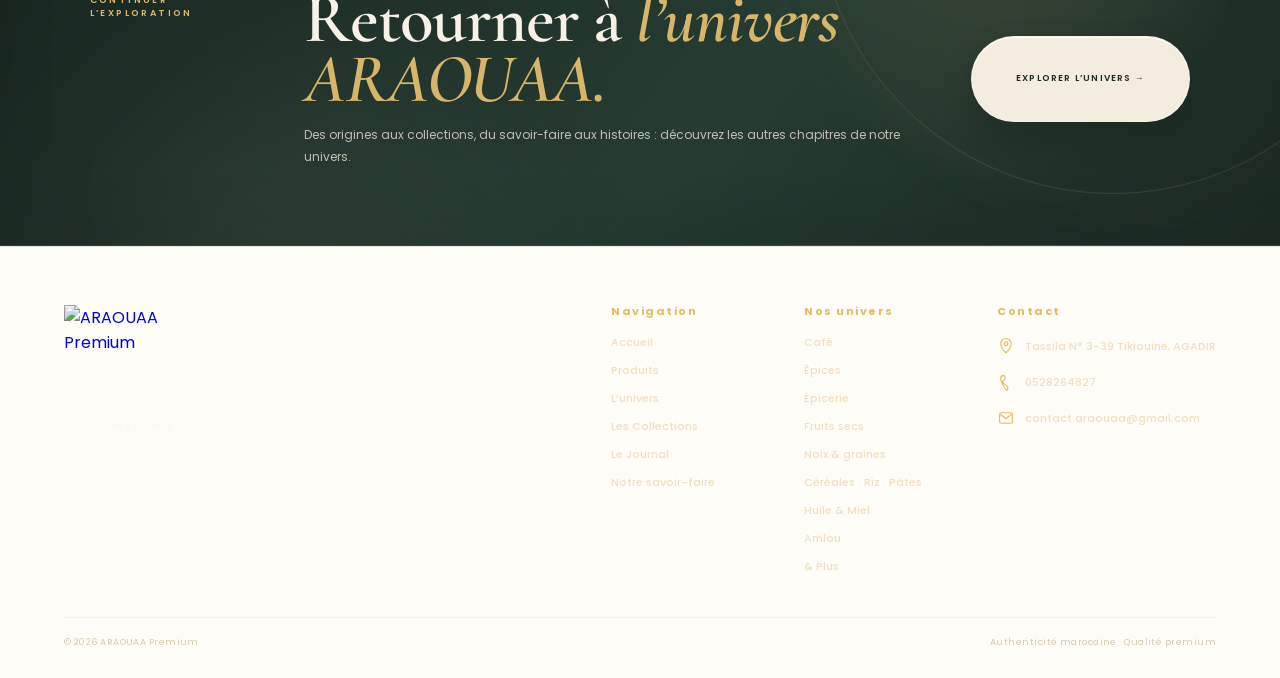
==== commit a20bb586: "Let Atelier theme own its hero and footer" ====
--- a/atelier.html
+++ b/atelier.html
@@ -3,7 +3,6 @@
 <head>
 <meta charset="UTF-8"><meta name="viewport" content="width=device-width, initial-scale=1.0"><meta name="description" content="L’Atelier ARAOUAA — les femmes, les hommes, les gestes, les outils et la logistique derrière notre sélection."><title>L’Atelier | ARAOUAA Premium</title>
 <link rel="preconnect" href="https://fonts.googleapis.com"><link rel="stylesheet" href="https://fonts.googleapis.com/css2?family=Cormorant+Garamond:wght@500;600;700&family=Poppins:wght@300;400;500;600;700&display=swap"><link rel="stylesheet" href="brand-world.css"><link rel="stylesheet" href="atelier.css">
-<link id="araouaa-visual-lock" rel="stylesheet" href="araouaa-visual-lock.css?v=20261002-arrival1">
 </head>
 <body class="world-page world-page--atelier">
 <div class="announcement" aria-label="Informations de la marque"></div>
--- a/atelier.css
+++ b/atelier.css
@@ -12,8 +12,8 @@
   --atelier-gold-deep:#d0aa60;
   --atelier-gold-soft:#cdbb9c;
   --atelier-line:rgba(226,189,105,.18);
-  --atelier-cream:#f7f1e7;
-  --atelier-cream-2:#eee5d7;
+  --atelier-cream:#fffdf8;
+  --atelier-cream-2:#fffaf0;
   --atelier-cream-ink:#241f1b;
 }
 
@@ -47,8 +47,8 @@
 .world-page--atelier header.products-header{
   background:var(--atelier-cream)!important;
   color:var(--atelier-cream-ink);
-  border-bottom-color:rgba(48,72,61,.18);
-  box-shadow:0 10px 28px rgba(23,21,19,.10);
+  border-bottom-color:rgba(48,72,61,.16);
+  box-shadow:0 10px 28px rgba(23,21,19,.08);
 }
 .world-page--atelier header.products-header .products-main-nav a{
   color:var(--atelier-cream-ink);
@@ -61,14 +61,20 @@
   background:linear-gradient(90deg,var(--atelier-gold-deep),var(--atelier-gold));
 }
 .world-page--atelier header.products-header .products-header-contact{
-  color:var(--atelier-cream-ink);
-  border-color:rgba(48,72,61,.35);
+  color:var(--atelier-forest-deep);
+  border-color:rgba(48,72,61,.34);
 }
 .world-page--atelier header.products-header .products-icon-button{
-  color:var(--atelier-gold-deep)!important;
+  color:var(--atelier-forest-deep)!important;
+  transition:color .3s ease,transform .3s ease;
+}
+.world-page--atelier header.products-header .products-icon-button:hover,
+.world-page--atelier header.products-header .products-icon-button:focus-visible{
+  color:var(--atelier-gold)!important;
+  transform:translateY(-1px);
 }
 .world-page--atelier header.products-header .menu-toggle{
-  color:var(--atelier-cream-ink);
+  color:var(--atelier-forest-deep);
 }
 
 .world-page--atelier .footer{
@@ -80,7 +86,7 @@
   color:var(--atelier-cream-ink);
 }
 .world-page--atelier .footer-nav strong{
-  color:#6f5228;
+  color:var(--atelier-gold-deep);
 }
 .world-page--atelier .footer-nav a,
 .world-page--atelier .footer-contact>div,
@@ -92,10 +98,10 @@
   color:var(--atelier-forest-deep);
 }
 .world-page--atelier .footer-contact svg{
-  stroke:var(--atelier-gold-deep);
+  stroke:var(--atelier-forest-deep);
 }
 .world-page--atelier .footer-bottom{
-  color:#756e63;
+  color:#625d54;
   border-top-color:rgba(48,72,61,.18);
 }
 
@@ -108,9 +114,8 @@
   overflow:hidden;
   isolation:isolate;
   background:
-    radial-gradient(circle at 72% 22%,rgba(226,189,105,.10),transparent 28%),
-    radial-gradient(circle at 18% 82%,rgba(82,107,89,.13),transparent 28%),
-    linear-gradient(145deg,var(--atelier-forest) 0%,var(--atelier-cocoa) 78%);
+    radial-gradient(circle at 50% 44%,rgba(208,170,96,.14),transparent 22%),
+    linear-gradient(145deg,var(--atelier-forest),var(--atelier-cocoa));
   color:var(--atelier-ivory);
 }
 
@@ -133,8 +138,9 @@
   z-index:1;
   pointer-events:none;
   background:
-    radial-gradient(ellipse at 72% 28%,rgba(208,170,96,.14),transparent 25%),
-    linear-gradient(125deg,transparent 42%,rgba(255,244,216,.055) 52%,transparent 62%);
+    radial-gradient(circle at 50% 44%,rgba(208,170,96,.14),transparent 22%),
+    linear-gradient(135deg,transparent 45%,rgba(255,244,216,.06) 52%,transparent 60%);
+  animation:atelier-light 11s ease-in-out infinite alternate;
 }
 
 .world-page--atelier .world-hero::after{
@@ -146,10 +152,11 @@
   height:54vw;
   min-width:420px;
   min-height:420px;
-  border:1px solid rgba(226,189,105,.12);
+  border:1px solid rgba(226,189,105,.17);
   border-radius:50%;
-  box-shadow:0 0 90px rgba(208,170,96,.05);
+  box-shadow:0 0 90px rgba(208,170,96,.08);
   pointer-events:none;
+  animation:atelier-orbit 24s linear infinite;
 }
 
 .world-page--atelier .world-hero-content{
@@ -477,7 +484,6 @@
 }
 
 /* ---------------- TOOLS / LOGISTICS ---------------- */
-.world-page--atelier .world-section{background:var(--atelier-cocoa)}
 
 .world-page--atelier .atelier-logistics{
   width:100%;
@@ -490,9 +496,11 @@
 }
 
 .world-page--atelier .atelier-logistics .world-kicker,
-.world-page--atelier .atelier-logistics .world-title,
+.world-page--atelier .atelier-logistics .world-title{
+  color:var(--atelier-ivory);
+}
 .world-page--atelier .atelier-logistics .world-intro{
-  color:var(--atelier-ivory);
+  color:var(--atelier-muted);
 }
 
 .world-page--atelier .atelier-logistics .world-kicker{
@@ -789,6 +797,8 @@
 }
 
 @media(prefers-reduced-motion:reduce){
+  .world-page--atelier .world-hero::before,
+  .world-page--atelier .world-hero::after,
   .world-page--atelier .atelier-process-panel::before,
   .world-page--atelier .atelier-process-panel::after,
   .world-page--atelier .atelier-machine::before,
